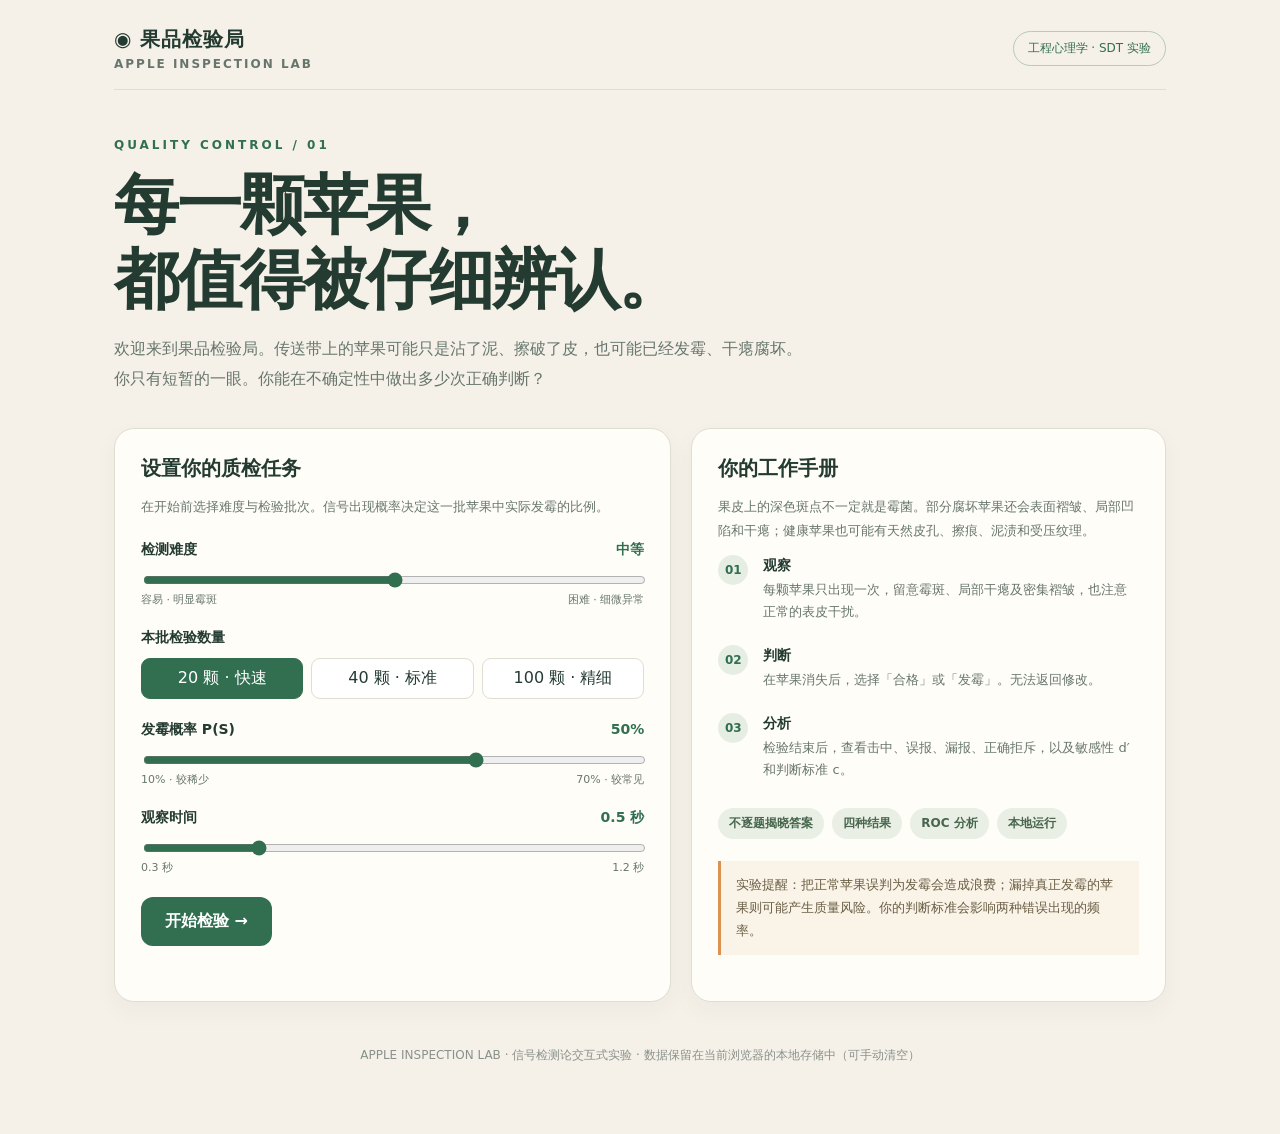
==== index.html @ d482bd1c "Add files via upload" ====
<!doctype html>
<html lang="zh-CN">
<head>
<meta charset="UTF-8"><meta name="viewport" content="width=device-width,initial-scale=1">
<title>果品检验局 · 信号检测实验</title>
<style>
:root{--bg:#f5f1e8;--ink:#243b32;--muted:#67766d;--green:#316f50;--orange:#db9250;--red:#b45147;--line:#deded2;--card:#fffdf7}*{box-sizing:border-box}body{margin:0;font-family:system-ui,-apple-system,"Microsoft YaHei",sans-serif;background:var(--bg);color:var(--ink)}button,input{font:inherit}button{cursor:pointer}button:disabled{cursor:not-allowed;opacity:.5}.shell{max-width:1100px;margin:auto;padding:26px 24px 70px}header{display:flex;align-items:center;justify-content:space-between;border-bottom:1px solid var(--line);padding-bottom:18px;gap:15px}.brand{font-size:20px;font-weight:850;letter-spacing:1px}.brand span{font-size:12px;letter-spacing:2px;color:var(--muted);display:block;margin-top:4px}.tag{border:1px solid #b8c8ba;border-radius:30px;padding:8px 14px;font-size:12px;color:var(--green)}.hero{padding:48px 0 18px}.eyebrow{font-weight:750;letter-spacing:3px;color:var(--green);font-size:12px}.hero h1{font-size:clamp(34px,6vw,65px);letter-spacing:-2px;line-height:1.15;margin:16px 0}.hero p{color:var(--muted);line-height:1.9;max-width:690px}.grid{display:grid;grid-template-columns:1.08fr .92fr;gap:20px}.panel{background:var(--card);border:1px solid var(--line);border-radius:20px;padding:26px;box-shadow:0 9px 24px #28382a0a}.panel h2{font-size:20px;margin:0 0 12px}.small{font-size:13px;color:var(--muted);line-height:1.8}.field{margin:22px 0}.field label{font-weight:700;display:flex;justify-content:space-between;gap:8px;font-size:14px;margin-bottom:11px}.field label strong{color:var(--green)}input[type=range]{width:100%;accent-color:var(--green)}.range-ends{display:flex;justify-content:space-between;font-size:11px;color:var(--muted)}.seg{display:flex;gap:8px}.seg button{border:1px solid var(--line);border-radius:9px;padding:9px 14px;background:white;flex:1;color:var(--ink)}.seg button.sel{background:var(--green);color:white;border-color:var(--green)}.primary{background:var(--green);color:white;border:0;border-radius:12px;padding:14px 24px;font-weight:800}.secondary{border:1px solid #b8c8ba;background:transparent;border-radius:12px;padding:13px 20px;font-weight:700;color:var(--green)}.primary:hover{background:#24563e}.badges{display:flex;gap:8px;flex-wrap:wrap;margin:22px 0}.pill{background:#e9efe5;border-radius:50px;padding:7px 11px;color:#47664d;font-size:12px;font-weight:700}.steps{display:grid;gap:18px}.step{display:flex;gap:15px}.number{width:30px;height:30px;border-radius:50%;background:#e6eee4;color:var(--green);display:grid;place-items:center;font-size:12px;font-weight:800;flex-shrink:0}.step p{margin:4px 0;color:var(--muted);font-size:13px;line-height:1.7}.step b{font-size:14px}.hidden{display:none!important}.game-head{display:flex;justify-content:space-between;align-items:start;gap:18px;margin:25px 0}.game-head h2{margin:0 0 9px;font-size:30px}.progress{height:7px;background:#e1e6dc;border-radius:30px;overflow:hidden}.progress div{height:100%;background:var(--green);transition:width .25s}.counter{font-size:13px;font-weight:800;color:var(--green)}.game-box{background:#e7ede0;border:1px solid #d4dfd0;border-radius:22px;position:relative;overflow:hidden;height:390px;display:flex;align-items:center;justify-content:center}.game-box::before{content:"";position:absolute;inset:0;background:repeating-linear-gradient(90deg,transparent 0 90px,#ffffff27 92px 94px);pointer-events:none}.belt{position:absolute;bottom:53px;width:120%;height:76px;background:repeating-linear-gradient(90deg,#8b9991 0 34px,#7e8d85 34px 38px);border-top:9px solid #53665c;border-bottom:9px solid #53665c;transform:perspective(450px) rotateX(11deg)}#appleCanvas{width:min(310px,75%);height:310px;z-index:1;filter:drop-shadow(0 19px 13px #253c3140)}.overlay{position:absolute;inset:0;background:#e7ede0f5;z-index:3;display:flex;align-items:center;justify-content:center;text-align:center;padding:30px;flex-direction:column;gap:12px}.overlay .big{font-size:44px}.overlay h3{font-size:24px;margin:0}.overlay p{line-height:1.8;font-size:13px;color:var(--muted);margin:0}.answers{display:grid;grid-template-columns:1fr 1fr;gap:13px;margin-top:15px}.answers button{min-height:72px;border-radius:13px;font-size:18px;font-weight:800;display:flex;align-items:center;justify-content:center;gap:8px}.safe{background:#eff5ec;border:2px solid #87aa85;color:#356d4b}.mold{background:#fcf0e9;border:2px solid #d79d83;color:#9b543e}.answers button:focus-visible,.primary:focus-visible,.secondary:focus-visible{outline:3px solid #a7bd49;outline-offset:3px}.hint{text-align:center;font-size:12px;color:var(--muted);margin:14px}.stats{display:grid;grid-template-columns:repeat(4,1fr);gap:10px;margin:20px 0}.stat{border:1px solid var(--line);border-radius:12px;padding:16px;background:#fff}.stat strong{display:block;font-size:25px;margin-top:7px}.stat span{font-size:12px;color:var(--muted)}.matrix{width:100%;border-collapse:collapse;text-align:center;font-size:14px;margin:15px 0}.matrix th,.matrix td{border:1px solid var(--line);padding:15px 8px}.matrix th{background:#eff2e9}.matrix td{font-weight:800;font-size:18px}.metric-grid{display:grid;grid-template-columns:repeat(3,1fr);gap:10px}.metric{background:#f2f3eb;border-radius:12px;padding:17px}.metric span{display:block;font-size:12px;color:var(--muted)}.metric strong{display:block;margin:8px 0 3px;font-size:27px}.note{border-left:3px solid var(--orange);padding:12px 15px;background:#faf3e7;color:#695d44;font-size:13px;line-height:1.8;margin:20px 0}#chart{width:100%;max-width:600px;display:block;margin:14px auto;background:#fff;border:1px solid var(--line);border-radius:14px}.bottom-actions{display:flex;flex-wrap:wrap;gap:10px;margin-top:20px}.legend{display:flex;gap:16px;flex-wrap:wrap;justify-content:center;font-size:12px;color:var(--muted)}.dot{display:inline-block;width:10px;height:10px;border-radius:50%;margin-right:5px}.analysis-grid{display:grid;grid-template-columns:repeat(3,1fr);gap:12px;margin:14px 0}.analysis-box{background:#f2f3eb;border-radius:12px;padding:17px;line-height:1.75}.analysis-box b{display:block;color:var(--green);margin-bottom:5px}.comparison{width:100%;border-collapse:collapse;font-size:13px;text-align:center;margin:18px 0}.comparison th,.comparison td{border:1px solid var(--line);padding:12px 8px}.comparison th{background:#edf2ec}.comparison .you{background:#e8f2e9;font-weight:800}.analysis-text{line-height:1.95;color:var(--ink);font-size:14px}.footer{font-size:12px;color:#89918b;margin-top:45px;text-align:center}.result-title{font-size:36px;margin:20px 0 8px}@media(max-width:760px){.shell{padding:16px 14px 60px}.hero{padding-top:30px}.grid{grid-template-columns:1fr}.panel{padding:20px}.stats{grid-template-columns:repeat(2,1fr)}.metric-grid{grid-template-columns:repeat(2,1fr)}.analysis-grid{grid-template-columns:1fr}.comparison{font-size:11px}.comparison th,.comparison td{padding:9px 4px}.game-box{height:350px}}

.bonus{margin-top:20px}.labcontrols{display:grid;grid-template-columns:1fr 1fr;gap:18px;margin:18px 0}.labcontrols label{display:flex;justify-content:space-between;font-weight:750;font-size:14px}.labcontrols input{width:100%;margin:14px 0 4px}.vizgrid{display:grid;grid-template-columns:1fr 1fr;gap:18px}.vizgrid canvas{width:100%;height:auto;background:#fff;border:1px solid var(--line);border-radius:13px}.labnumbers{display:flex;gap:10px;flex-wrap:wrap;margin:13px 0}.labnumbers span{padding:10px 13px;border-radius:9px;background:#edf2e9;font-size:13px}.tablewrap{overflow-x:auto}.history-table{width:100%;border-collapse:collapse;text-align:center;white-space:nowrap;font-size:13px}.history-table td,.history-table th{padding:12px;border-bottom:1px solid var(--line)}.history-table th{background:#eef2e9}.history-table tbody tr:first-child{background:#edf5e9}.history-actions{display:flex;align-items:center;gap:10px;flex-wrap:wrap}.sectionlead{color:var(--muted);font-size:13px;line-height:1.8}.best{color:#316f50;font-weight:800}.theme-head{display:flex;align-items:center;gap:12px}.theme-icon{width:45px;height:45px;display:grid;place-items:center;border-radius:13px;background:#e4efdc;font-size:24px}@media(max-width:760px){.labcontrols,.vizgrid{grid-template-columns:1fr}.history-table{font-size:12px}}
</style></head>
<body><div class="shell"><header><div class="brand">◉ 果品检验局 <span>APPLE INSPECTION LAB</span></div><div class="tag">工程心理学 · SDT 实验</div></header>
<section id="intro"><div class="hero"><div class="eyebrow">QUALITY CONTROL / 01</div><h1>每一颗苹果，<br>都值得被仔细辨认。</h1><p>欢迎来到果品检验局。传送带上的苹果可能只是沾了泥、擦破了皮，也可能已经发霉、干瘪腐坏。你只有短暂的一眼。你能在不确定性中做出多少次正确判断？</p></div><div class="grid"><div class="panel"><h2>设置你的质检任务</h2><p class="small">在开始前选择难度与检验批次。信号出现概率决定这一批苹果中实际发霉的比例。</p><div class="field"><label for="difficulty">检测难度 <strong id="diffLabel">中等</strong></label><input id="difficulty" type="range" min="1" max="5" value="3" step="1"><div class="range-ends"><span>容易 · 明显霉斑</span><span>困难 · 细微异常</span></div></div><div class="field"><label>本批检验数量</label><div class="seg" id="trialSelect"><button data-n="20" class="sel">20 颗 · 快速</button><button data-n="40">40 颗 · 标准</button><button data-n="100">100 颗 · 精细</button></div></div><div class="field"><label for="prior">发霉概率 P(S) <strong id="priorLabel">50%</strong></label><input id="prior" type="range" min="10" max="70" step="10" value="50"><div class="range-ends"><span>10% · 较稀少</span><span>70% · 较常见</span></div></div><div class="field"><label for="exposure">观察时间 <strong id="exposureLabel">0.5 秒</strong></label><input id="exposure" type="range" min="300" max="1200" step="100" value="500"><div class="range-ends"><span>0.3 秒</span><span>1.2 秒</span></div></div><button class="primary" id="startBtn">开始检验 →</button></div><div class="panel"><h2>你的工作手册</h2><p class="small">果皮上的深色斑点不一定就是霉菌。部分腐坏苹果还会表面褶皱、局部凹陷和干瘪；健康苹果也可能有天然皮孔、擦痕、泥渍和受压纹理。</p><div class="steps"><div class="step"><div class="number">01</div><div><b>观察</b><p>每颗苹果只出现一次，留意霉斑、局部干瘪及密集褶皱，也注意正常的表皮干扰。</p></div></div><div class="step"><div class="number">02</div><div><b>判断</b><p>在苹果消失后，选择「合格」或「发霉」。无法返回修改。</p></div></div><div class="step"><div class="number">03</div><div><b>分析</b><p>检验结束后，查看击中、误报、漏报、正确拒斥，以及敏感性 d′ 和判断标准 c。</p></div></div></div><div class="badges"><span class="pill">不逐题揭晓答案</span><span class="pill">四种结果</span><span class="pill">ROC 分析</span><span class="pill">本地运行</span></div><div class="note">实验提醒：把正常苹果误判为发霉会造成浪费；漏掉真正发霉的苹果则可能产生质量风险。你的判断标准会影响两种错误出现的频率。</div></div></div></section>
<section id="game" class="hidden"><div class="game-head"><div><div class="eyebrow">INSPECTION IN PROGRESS</div><h2>正在检验 · 第 <span id="trialNum">1</span> 颗</h2><div class="small">短暂观察后，再做出判断。</div></div><div class="counter"><span id="doneNum">0</span> / <span id="totalNum">20</span></div></div><div class="progress"><div id="progressBar" style="width:0%"></div></div><div style="height:17px"></div><div class="game-box"><div class="belt"></div><canvas id="appleCanvas" width="620" height="620" aria-label="当前待检苹果"></canvas><div class="overlay" id="mask"><div class="big">◉</div><h3 id="maskTitle">准备观察</h3><p id="maskText">点击按钮开始这一颗苹果的检验。</p><button class="primary" id="nextBtn">展示苹果</button></div></div><div class="answers"><button class="safe" id="safeBtn" disabled>✓ 合格</button><button class="mold" id="moldBtn" disabled>! 发霉</button></div><p class="hint" id="gameHint">快捷键：← 合格　/　→ 发霉（观察结束后可作答）</p></section>
<section id="results" class="hidden"><div class="hero"><div class="eyebrow">YOUR INSPECTION REPORT</div><h1 class="result-title">质检报告已生成。</h1><p id="resultSubtitle">你已完成本批苹果的检验。</p></div><div class="stats"><div class="stat"><span>击中 · H</span><strong id="H">0</strong></div><div class="stat"><span>漏报 · M</span><strong id="M">0</strong></div><div class="stat"><span>误报 · FA</span><strong id="FA">0</strong></div><div class="stat"><span>正确拒斥 · CR</span><strong id="CR">0</strong></div></div><div class="grid"><div class="panel"><h2>混淆矩阵</h2><p class="small">每次判断都有真实状态和你的反应，两者共同决定结果类别。</p><table class="matrix"><tr><th rowspan="2">你的判断</th><th colspan="2">苹果真实状态</th></tr><tr><th>发霉 S</th><th>正常 N</th></tr><tr><th>判断发霉</th><td id="mH">0</td><td id="mFA">0</td></tr><tr><th>判断正常</th><td id="mM">0</td><td id="mCR">0</td></tr></table><div class="note">击中率 P(H)=H/(H+M)；误报率 P(FA)=FA/(FA+CR)。<br>两种比例的分母不同，不能用总试次数代替。</div></div><div class="panel"><h2>信号检测指标</h2><div class="metric-grid"><div class="metric"><span>击中率 P(H)</span><strong id="hitRate">—</strong></div><div class="metric"><span>误报率 P(FA)</span><strong id="faRate">—</strong></div><div class="metric"><span>准确率</span><strong id="accuracy">—</strong></div><div class="metric"><span>敏感性 d′</span><strong id="dprime">—</strong></div><div class="metric"><span>判断标准 c</span><strong id="criterion">—</strong></div><div class="metric"><span>似然比 β</span><strong id="beta">—</strong></div></div><div class="note" id="interpretation"></div></div></div><div class="panel" style="margin-top:20px"><h2>读懂你的判断结果</h2><p class="small">准确率回答「一共判断对了多少」，但无法区分辨别能力和反应策略。以下解读根据本次数据自动生成。</p><div class="analysis-grid"><div class="analysis-box"><b>① 判断正确率</b><div id="accuracyExplain" class="analysis-text"></div></div><div class="analysis-box"><b>② 辨别能力 d′</b><div id="sensitivityExplain" class="analysis-text"></div></div><div class="analysis-box"><b>③ 判断倾向 c</b><div id="biasExplain" class="analysis-text"></div></div></div><div class="note" id="errorExplain"></div></div><div class="panel" style="margin-top:20px"><h2>为什么只看准确率不够？</h2><p class="small">假设另外两位检验员各检查一批发霉与正常各占 50% 的苹果。他们准确率相同，却采取了完全不同的判断策略。下表中的数值根据 SDT 公式计算。</p><div style="overflow-x:auto"><table class="comparison"><thead><tr><th>检验员</th><th>击中率 P(H)</th><th>误报率 P(FA)</th><th>敏感性 d′</th><th>判断标准 c</th><th>准确率</th></tr></thead><tbody><tr><td>同学 A（谨慎型）</td><td>60%</td><td>10%</td><td>1.54</td><td>+0.51</td><td>75%</td></tr><tr><td>同学 B（宽松型）</td><td>90%</td><td>40%</td><td>1.54</td><td>−0.51</td><td>75%</td></tr><tr class="you"><td>你（本批结果）</td><td id="compareH">—</td><td id="compareFA">—</td><td id="compareD">—</td><td id="compareC">—</td><td id="compareAcc">—</td></tr></tbody></table></div><div class="note" id="compareExplain"></div><p class="small">注：同学 A/B 是演示用的理论数据，并非真实参与者；75% 准确率成立的前提是两类苹果各占一半。你的发霉比例若不是 50%，准确率不能直接与示例进行公平比较。</p></div><div class="panel" style="margin-top:20px"><h2>你在 ROC 空间中的位置</h2><p class="small">横轴为误报率 P(FA)，纵轴为击中率 P(H)。灰色虚线代表随机猜测水平；绿色曲线是由本次估计 d′ 推算的等方差模型 ROC 曲线，圆点代表你的实际表现。</p><canvas id="chart" width="900" height="480"></canvas><div class="legend"><span><i class="dot" style="background:#316f50"></i>拟合 ROC 曲线</span><span><i class="dot" style="background:#d9904c"></i>你的实验点</span><span>— — 随机判断参考线</span></div><div class="note">计算说明：为避免 0% 或 100% 击中/误报率产生无限大的 z 分数，采用 log-linear 修正（相应计数加 0.5，相应总数加 1），再计算 d′ = z[P(H)] − z[P(FA)]，c = −½{z[P(H)] + z[P(FA)]}，β = exp(d′ × c)。小样本估计可能波动较大。</div><div class="panel bonus" id="conceptLab"><div class="theme-head"><div class="theme-icon">⚖</div><div><h2 style="margin:0">SDT 概念实验室 · 亲手移动判断标准</h2><p class="sectionlead" style="margin:4px 0">独立的理论模拟器：改变辨别能力和判定阈值，观察两类分布及 ROC 工作点如何联动。</p></div></div><div class="labcontrols"><div><label for="simD">辨别能力 d′ <strong id="simDValue">1.50</strong></label><input type="range" id="simD" min="0" max="4" step="0.05" value="1.5"><div class="range-ends"><span>0 · 完全重叠</span><span>4 · 易于区分</span></div></div><div><label for="simC">判断标准 c <strong id="simCValue">+0.00</strong></label><input type="range" id="simC" min="-2" max="2" step="0.05" value="0"><div class="range-ends"><span>−2 · 宽松</span><span>+2 · 谨慎</span></div></div></div><div class="history-actions"><button class="secondary" id="simFromMe">使用我的本局 d′ / c</button><button class="secondary" id="simReset">重置模拟器</button></div><div class="labnumbers"><span>理论击中率：<b id="simHit">—</b></span><span>理论误报率：<b id="simFa">—</b></span><span>当前策略：<b id="simStyle">—</b></span></div><div class="vizgrid"><div><h3 style="font-size:15px">信号 / 噪音分布</h3><canvas id="distributionChart" width="640" height="370" aria-label="噪音与信号的正态分布及判断阈值"></canvas><p class="small">蓝绿色是正常苹果（噪音 N），橘红色是发霉苹果（信号 S）；虚线是判断为「发霉」的阈值。阈值右侧的面积分别代表误报率与击中率。</p></div><div><h3 style="font-size:15px">ROC 曲线与策略移动</h3><canvas id="simRoc" width="640" height="370" aria-label="理论 ROC 曲线和随判断标准移动的工作点"></canvas><p class="small">保持 d′ 不变并拖动 c，圆点会沿同一条 ROC 曲线移动；改变 d′，ROC 曲线的弯曲程度也会变化。</p></div></div><div class="note">这里的数值由等方差正态分布模型计算，用于演示理论机制，不是你在现实游戏中重新做出的回答。阈值位置 = c；N 均值 = −d′/2，S 均值 = +d′/2。模型公式：P(FA)=1−Φ(c+d′/2)，P(H)=1−Φ(c−d′/2)。</div></div>
<div class="panel bonus" id="historyPanel"><div class="theme-head"><div class="theme-icon">🏆</div><div><h2 style="margin:0">质检档案 · 多局对比与排行榜</h2><p class="sectionlead" style="margin:4px 0">每次完成一批便自动加入本机历史记录。按辨别能力 d′ 排名，也保留不同局次的判断倾向和配置。</p></div></div><p class="small" id="historySummary">暂无记录。</p><div class="tablewrap"><table class="history-table"><thead><tr><th>排名</th><th>批次</th><th>检验数</th><th>难度</th><th>观察时间</th><th>P(S)</th><th>准确率</th><th>d′</th><th>c</th><th>漏报 / 误报</th></tr></thead><tbody id="historyRows"></tbody></table></div><div class="history-actions" style="margin-top:17px"><button class="secondary" id="historyExport">导出多局数据 CSV</button><button class="secondary" id="historyClear">清空本机记录</button></div><p class="small">注意：不同难度、展示时间或信号比例下，跨局排名只供探索性比较；d′ 本身也会受小样本误差影响。本机浏览器存储被禁用时，记录只能保留至本次页面关闭。</p></div><div class="bottom-actions"><button class="primary" id="retryBtn">再检验一批 →</button><button class="secondary" id="settingsBtn">更改实验设置</button><button class="secondary" id="csvBtn">导出逐题数据 CSV</button></div></div></section><div class="footer">APPLE INSPECTION LAB · 信号检测论交互式实验 · 数据保留在当前浏览器的本地存储中（可手动清空）</div></div>
<script>
'use strict';
const $=id=>document.getElementById(id);const screens=['intro','game','results'];let nTrials=20,settings={},trials=[],index=0,phase='idle',timer=null,current=null;const ctx=$('appleCanvas').getContext('2d');
function show(which){screens.forEach(s=>$(s).classList.toggle('hidden',s!==which));window.scrollTo({top:0,behavior:'instant'});}
$('difficulty').addEventListener('input',()=>{$('diffLabel').textContent=['','非常容易','容易','中等','困难','非常困难'][+$('difficulty').value]});$('prior').addEventListener('input',()=>{$('priorLabel').textContent=$('prior').value+'%'});$('exposure').addEventListener('input',()=>{$('exposureLabel').textContent=(+$('exposure').value/1000).toFixed(1)+' 秒'});$('trialSelect').addEventListener('click',e=>{const b=e.target.closest('button[data-n]');if(!b)return;nTrials=+b.dataset.n;document.querySelectorAll('#trialSelect button').forEach(x=>x.classList.toggle('sel',x===b))});
function rng(a,b){return a+Math.random()*(b-a)}function pick(a){return a[Math.floor(Math.random()*a.length)]}
function buildTrials(){const count=Math.max(1,Math.min(nTrials-1,Math.round(nTrials*settings.prior)));const states=[...Array(count).fill(true),...Array(nTrials-count).fill(false)];for(let i=states.length-1;i>0;i--){let j=Math.floor(Math.random()*(i+1));[states[i],states[j]]=[states[j],states[i]]}return states.map((signal,i)=>({id:i+1,signal,answer:null,pattern:Math.floor(rng(0,1e9)),variant:signal?pick(['mold','mold','shrivel','shrivel','mixed']):'normal'}));}
function start(){clearTimeout(timer);settings={difficulty:+$('difficulty').value,prior:+$('prior').value/100,exposure:+$('exposure').value};trials=buildTrials();index=0;show('game');$('totalNum').textContent=nTrials;prepare();}
function prepare(){phase='ready';current=trials[index];$('trialNum').textContent=index+1;$('doneNum').textContent=index;$('progressBar').style.width=(index/nTrials*100)+'%';$('safeBtn').disabled=true;$('moldBtn').disabled=true;$('maskTitle').textContent='准备观察';$('maskText').textContent='第 '+(index+1)+' 颗苹果即将出现 '+(settings.exposure/1000).toFixed(1)+' 秒。';$('nextBtn').textContent='展示苹果';$('nextBtn').classList.remove('hidden');$('mask').classList.remove('hidden');ctx.clearRect(0,0,620,620);}
function seeded(seed){let a=seed>>>0;return ()=>{a+=0x6D2B79F5;let t=a;t=Math.imul(t^t>>>15,t|1);t^=t+Math.imul(t^t>>>7,t|61);return ((t^t>>>14)>>>0)/4294967296}}
function drawApple(trial){let r=seeded(trial.pattern),W=620;ctx.clearRect(0,0,W,W);let gradient=ctx.createRadialGradient(240,205,30,315,320,270);let color=pick(['red','green','gold']);if(color==='red'){gradient.addColorStop(0,'#f6ae79');gradient.addColorStop(.45,'#dc5740');gradient.addColorStop(1,'#9b2d30')}else if(color==='green'){gradient.addColorStop(0,'#dfdf8b');gradient.addColorStop(.5,'#aabf62');gradient.addColorStop(1,'#718d48')}else{gradient.addColorStop(0,'#fff4b0');gradient.addColorStop(.5,'#eab750');gradient.addColorStop(1,'#bf823a')}
ctx.save();ctx.beginPath();ctx.moveTo(310,135);ctx.bezierCurveTo(260,103,189,123,151,173);ctx.bezierCurveTo(63,260,105,425,212,490);ctx.bezierCurveTo(271,530,326,498,329,495);ctx.bezierCurveTo(362,512,413,504,467,452);ctx.bezierCurveTo(553,369,534,211,471,159);ctx.bezierCurveTo(417,116,358,116,310,135);ctx.closePath();ctx.fillStyle=gradient;ctx.fill();ctx.clip();
// Natural pores and flecks
for(let i=0;i<255;i++){let x=100+r()*420,y=125+r()*390;ctx.beginPath();ctx.ellipse(x,y,.7+r()*2,.6+r()*2,r()*6.28,0,Math.PI*2);ctx.fillStyle=r()>.5?'#fff9dd55':'#6a5c3240';ctx.fill()}
// Texture interference: non-diagnostic scratches, soil smears, and compression streaks
let complexity=2+settings.difficulty;for(let i=0;i<complexity;i++){let x=176+r()*265,y=185+r()*250,type=Math.floor(r()*3);ctx.save();ctx.translate(x,y);ctx.rotate(r()*6.28);if(type===0){ctx.strokeStyle='#67543b88';ctx.lineWidth=1.8+r()*2;ctx.beginPath();ctx.moveTo(-12-r()*9,-3);ctx.quadraticCurveTo(0,r()*6,15+r()*9,1);ctx.stroke();ctx.strokeStyle='#fff6d066';ctx.lineWidth=1;ctx.beginPath();ctx.moveTo(-10,2);ctx.lineTo(20,5);ctx.stroke()}else if(type===1){for(let j=0;j<5+Math.floor(r()*7);j++){ctx.beginPath();ctx.ellipse((r()-.5)*33,(r()-.5)*20,1+r()*4,1+r()*3,r()*3,0,6.283);ctx.fillStyle='#695339'+Math.floor(rng(35,110)).toString(16).padStart(2,'0');ctx.fill()}}else{ctx.strokeStyle='#6b4b3b55';ctx.lineWidth=3;for(let j=-1;j<=1;j++){ctx.beginPath();ctx.moveTo(j*6,-17);ctx.quadraticCurveTo(j*8+4,0,j*6+2,17);ctx.stroke()}}ctx.restore()}
// A shriveled apple shows recessed brown skin and irregular curved folds.
// This is a signal-specific *pattern*, not a generic dirt/scratch overlay.
if(trial.signal && trial.variant!=='mold'){
 const d=settings.difficulty, mixed=trial.variant==='mixed';
 const centerX=205+r()*195,centerY=240+r()*150;
 const size=(mixed?62:76)-(d-1)*5+r()*11;
 ctx.save();ctx.translate(centerX,centerY);ctx.rotate((r()-.5)*1.25);
 ctx.scale(1.05,.83);
 let bruise=ctx.createRadialGradient(-size*.22,-size*.17,3,0,0,size*1.35);
 bruise.addColorStop(0,'#66533a'+(d>3?'85':'ac'));
 bruise.addColorStop(.55,'#76553c'+(d>3?'65':'86'));
 bruise.addColorStop(1,'#785d3900');
 ctx.fillStyle=bruise;ctx.beginPath();ctx.ellipse(0,0,size*1.32,size*1.14,0,0,Math.PI*2);ctx.fill();
 // Fine, bowed crease lines are nested and interrupted, like collapsed peel.
 const creases=Math.max(7,17-d*2)+(mixed?3:0);
 for(let k=0;k<creases;k++){
   const angle=k*2.39996+(r()-.5)*.55;
   const dist=(.18+Math.sqrt(r())*.72)*size;
   const px=Math.cos(angle)*dist,py=Math.sin(angle)*dist*.83;
   const length=(.26+r()*.43)*size;
   const bend=(r()-.5)*length*.7;
   ctx.save();ctx.translate(px,py);ctx.rotate(angle+Math.PI/2+(r()-.5)*.7);
   ctx.lineCap='round';ctx.lineWidth=1.7+r()*1.7;
   ctx.strokeStyle=d>=4?'#624c3a75':'#513b2f9a';
   ctx.beginPath();ctx.moveTo(-length/2,0);
   ctx.bezierCurveTo(-length*.2,bend,length*.18,-bend*.3,length/2,0);ctx.stroke();
   ctx.lineWidth=.9;ctx.strokeStyle='#ffe8a477';
   ctx.beginPath();ctx.moveTo(-length/2,3);ctx.bezierCurveTo(-length*.2,bend+3,length*.18,-bend*.3+3,length/2,3);ctx.stroke();
   ctx.restore();
 }
 // Broad soft hollow emphasizes loss of volume without outlining it as a target.
 let hollow=ctx.createRadialGradient(size*.15,size*.12,size*.08,0,0,size);
 hollow.addColorStop(0,'#42392c22');hollow.addColorStop(.65,'#503b2920');hollow.addColorStop(1,'#30281900');
 ctx.fillStyle=hollow;ctx.beginPath();ctx.arc(0,0,size,0,Math.PI*2);ctx.fill();ctx.restore();
}
if(trial.signal && trial.variant!=='shrivel'){const d=settings.difficulty;const x=215+r()*185,y=228+r()*170;const radius=(30-d*3.4)+r()*7;ctx.save();ctx.translate(x,y);ctx.rotate(r()*6.28);const cloud=ctx.createRadialGradient(0,0,1,0,0,radius*1.8);cloud.addColorStop(0,'#48564dcc');cloud.addColorStop(.44,d>3?'#5367539c':'#344c4199');cloud.addColorStop(.75,'#84977b55');cloud.addColorStop(1,'#77937700');ctx.beginPath();ctx.arc(0,0,radius*1.8,0,6.283);ctx.fillStyle=cloud;ctx.fill();let fibers=Math.floor(40+(6-d)*12);for(let j=0;j<fibers;j++){let angle=r()*6.283,dist=Math.sqrt(r())*radius*1.28,len=(3+r()*9)*(1.2-(d-1)*.115);ctx.strokeStyle=r()>.55?'#d3ddc4a0':'#52685c8a';ctx.lineWidth=.6+r()*.9;ctx.beginPath();ctx.moveTo(Math.cos(angle)*dist,Math.sin(angle)*dist);ctx.lineTo(Math.cos(angle)*(dist+len),Math.sin(angle)*(dist+len));ctx.stroke()}ctx.restore()}
ctx.restore();ctx.strokeStyle='#ac6740';ctx.lineWidth=13;ctx.lineCap='round';ctx.beginPath();ctx.moveTo(311,146);ctx.quadraticCurveTo(312,105,335,82);ctx.stroke();ctx.strokeStyle='#6f4734';ctx.lineWidth=5;ctx.stroke();ctx.fillStyle='#6b9856';ctx.beginPath();ctx.ellipse(355,105,39,16,-.5,0,6.283);ctx.fill();ctx.strokeStyle='#416c3f';ctx.lineWidth=2;ctx.beginPath();ctx.moveTo(311,120);ctx.lineTo(382,85);ctx.stroke();}
function expose(){if(phase!=='ready')return;phase='showing';$('mask').classList.add('hidden');drawApple(current);timer=setTimeout(()=>{ctx.clearRect(0,0,620,620);$('mask').classList.remove('hidden');$('maskTitle').textContent='请做出判断';$('maskText').textContent='你刚才看到的苹果是否发霉？';$('nextBtn').classList.add('hidden');phase='answer';$('safeBtn').disabled=false;$('moldBtn').disabled=false},settings.exposure)}
function answer(a){if(phase!=='answer')return;current.answer=a;phase='logged';$('safeBtn').disabled=true;$('moldBtn').disabled=true;index++;if(index>=nTrials){finish()}else{prepare()}}
$('startBtn').addEventListener('click',start);$('nextBtn').addEventListener('click',expose);$('safeBtn').addEventListener('click',()=>answer(false));$('moldBtn').addEventListener('click',()=>answer(true));document.addEventListener('keydown',e=>{if($('game').classList.contains('hidden'))return;if(phase==='answer'&&e.key==='ArrowLeft'){e.preventDefault();answer(false)}else if(phase==='answer'&&e.key==='ArrowRight'){e.preventDefault();answer(true)}else if(phase==='ready'&&(e.key===' '||e.key==='Enter')){e.preventDefault();expose()}});
// Acklam's inverse normal CDF approximation; accurate within normal floating-point limits here.
function invNorm(p){if(p<=0||p>=1)return NaN;const a=[-39.69683028665376,220.9460984245205,-275.9285104469687,138.357751867269,-30.66479806614716,2.506628277459239],b=[-54.47609879822406,161.5858368580409,-155.6989798598866,66.80131188771972,-13.28068155288572],c=[-.007784894002430293,-.3223964580411365,-2.400758277161838,-2.549732539343734,4.374664141464968,2.938163982698783],d=[.007784695709041462,.3224671290700398,2.445134137142996,3.754408661907416];let q,r;if(p<.02425){q=Math.sqrt(-2*Math.log(p));return (((((c[0]*q+c[1])*q+c[2])*q+c[3])*q+c[4])*q+c[5])/((((d[0]*q+d[1])*q+d[2])*q+d[3])*q+1)}if(p>.97575){q=Math.sqrt(-2*Math.log(1-p));return -(((((c[0]*q+c[1])*q+c[2])*q+c[3])*q+c[4])*q+c[5])/((((d[0]*q+d[1])*q+d[2])*q+d[3])*q+1)}q=p-.5;r=q*q;return (((((a[0]*r+a[1])*r+a[2])*r+a[3])*r+a[4])*r+a[5])*q/(((((b[0]*r+b[1])*r+b[2])*r+b[3])*r+b[4])*r+1)}
function erf(x){let s=Math.sign(x);x=Math.abs(x);let t=1/(1+.3275911*x);return s*(1-(((((1.061405429*t-1.453152027)*t)+1.421413741)*t-.284496736)*t+.254829592)*t*Math.exp(-x*x))}function norm(x){return .5*(1+erf(x/Math.SQRT2))}
let report=null;function finish(){let H=0,M=0,FA=0,CR=0;for(let t of trials){if(t.signal&&t.answer)H++;else if(t.signal&&!t.answer)M++;else if(!t.signal&&t.answer)FA++;else CR++}const ns=H+M,nn=FA+CR,h=H/ns,f=FA/nn;const hc=(H+.5)/(ns+1),fc=(FA+.5)/(nn+1);const zh=invNorm(hc),zf=invNorm(fc),dp=zh-zf,c=-.5*(zh+zf),beta=Math.exp(dp*c),accuracy=(H+CR)/nTrials;report={H,M,FA,CR,h,f,hc,fc,dp,c,beta,accuracy};for(let name of ['H','M','FA','CR']){$(name).textContent=report[name];$('m'+name).textContent=report[name]}$('hitRate').textContent=(h*100).toFixed(1)+'%';$('faRate').textContent=(f*100).toFixed(1)+'%';$('accuracy').textContent=(accuracy*100).toFixed(1)+'%';$('dprime').textContent=dp.toFixed(2);$('criterion').textContent=(c>0?'+':'')+c.toFixed(2);$('beta').textContent=beta.toFixed(2);$('resultSubtitle').textContent=`你完成了 ${nTrials} 次判断。其中 ${ns} 颗发霉、${nn} 颗正常。`;$('accuracyExplain').textContent=`你答对 ${H+CR}/${nTrials} 颗（${(accuracy*100).toFixed(1)}%），其中成功检出 ${H}/${ns} 颗发霉苹果，正确放行 ${CR}/${nn} 颗正常苹果。`;
$('sensitivityExplain').textContent=`d′ = ${dp.toFixed(2)}。${dp>1.8?'这批数据呈现较强区分度。':dp>1?'这批数据呈现一定区分度。':dp>.3?'区分度有限。':dp>=0?'区分度接近零。':'本批击中率低于误报率，可能存在判断困难或反向判断。'}数值越大，在等方差 SDT 模型下区分信号与噪音越容易。`;
$('biasExplain').textContent=`c = ${(c>=0?'+':'')+c.toFixed(2)}。${c>.2?'偏谨慎：不容易判定「发霉」。':c<-.2?'偏宽松：比较容易判定「发霉」。':'接近中性：没有明显的单侧判断偏好。'}c 的正负反映策略，不代表能力的高低。`;
$('errorExplain').textContent=`错误分析：本批共有 ${M+FA} 次判断错误，其中漏报 ${M} 次（真正发霉却判为正常），误报 ${FA} 次（实际正常却判为发霉）。${M>FA?'漏报更多，可能带来质量风险。':FA>M?'误报更多，可能造成不必要的丢弃。':'两类错误次数相同。'} 两类错误的发生机会不同，分析时还应结合击中率和误报率。`;
$('compareH').textContent=(h*100).toFixed(1)+'%';$('compareFA').textContent=(f*100).toFixed(1)+'%';$('compareD').textContent=dp.toFixed(2);$('compareC').textContent=(c>=0?'+':'')+c.toFixed(2);$('compareAcc').textContent=(accuracy*100).toFixed(1)+'%';
$('compareExplain').textContent=`观察要点：同学 A 和 B 的 d′ 相同，说明模型中的辨别能力相当，但 A 更谨慎（c > 0）、B 更宽松（c < 0）。你本次 ${ns} 颗发霉、${nn} 颗正常，c ${(c>.2?'偏正，接近谨慎策略':c<-.2?'偏负，接近宽松策略':'接近零，策略较中性')}。不能只凭 ${ (accuracy*100).toFixed(1)}% 的准确率断定辨别能力比两位同学更强或更弱。`;

let sensitivity=dp>1.8?'较强':dp>1?'中等':dp>.3?'偏弱':'较弱';let strategy=c>.2?'偏保守：你更倾向于判定苹果正常，可能减少误报，也可能增加漏报。':c<-.2?'偏宽松：你更倾向于判定苹果发霉，可能提高击中，也可能增加误报。':'相对中性：你没有明显偏向「正常」或「发霉」的判断标准。';$('interpretation').textContent=`本批估计的辨别敏感性为 ${sensitivity}（d′=${dp.toFixed(2)}）。${strategy} d′ 衡量两类刺激的可辨程度；c 衡量你说「发霉」的倾向。`;
saveHistory();show('results');drawChart();drawSimulator();renderHistory()}
function drawChart(){const cv=$('chart'),g=cv.getContext('2d'),w=cv.width,h=cv.height,p={l:76,r:40,t:30,b:58},sx=x=>p.l+x*(w-p.l-p.r),sy=y=>h-p.b-y*(h-p.t-p.b);g.clearRect(0,0,w,h);g.fillStyle='#fff';g.fillRect(0,0,w,h);g.strokeStyle='#e9ede4';g.lineWidth=1;g.textAlign='center';g.font='16px system-ui';g.fillStyle='#6a766d';for(let i=0;i<=5;i++){let v=i/5;g.beginPath();g.moveTo(sx(v),sy(0));g.lineTo(sx(v),sy(1));g.moveTo(sx(0),sy(v));g.lineTo(sx(1),sy(v));g.stroke();g.fillText(v.toFixed(1),sx(v),sy(0)+26);g.textAlign='right';g.fillText(v.toFixed(1),sx(0)-13,sy(v)+5);g.textAlign='center'}g.strokeStyle='#929e95';g.setLineDash([9,7]);g.beginPath();g.moveTo(sx(0),sy(0));g.lineTo(sx(1),sy(1));g.stroke();g.setLineDash([]);g.strokeStyle='#316f50';g.lineWidth=4;g.beginPath();for(let i=0;i<=300;i++){const x=Math.max(.00001,Math.min(.99999,i/300)),y=norm(invNorm(x)+report.dp);if(i===0)g.moveTo(sx(x),sy(y));else g.lineTo(sx(x),sy(y))}g.stroke();g.fillStyle='#d9904c';g.beginPath();g.arc(sx(report.f),sy(report.h),9,0,Math.PI*2);g.fill();g.strokeStyle='white';g.lineWidth=3;g.stroke();g.font='bold 18px system-ui';g.fillStyle='#35483d';g.fillText('误报率 P(FA)',w/2,h-14);g.save();g.translate(22,h/2);g.rotate(-Math.PI/2);g.fillText('击中率 P(H)',0,0);g.restore()}

// Concepts are a separate equal-variance SDT model, not a replay of the user's stimuli.
function plotRoc(cv,d,pointF,pointH){const g=cv.getContext('2d'),w=cv.width,h=cv.height,p={l:57,r:21,t:22,b:49},sx=x=>p.l+x*(w-p.l-p.r),sy=y=>h-p.b-y*(h-p.t-p.b);g.clearRect(0,0,w,h);g.fillStyle='#fff';g.fillRect(0,0,w,h);g.font='13px system-ui';g.textAlign='center';g.strokeStyle='#e2e8e1';g.fillStyle='#68746b';for(let i=0;i<=5;i++){let t=i/5;g.beginPath();g.moveTo(sx(t),sy(0));g.lineTo(sx(t),sy(1));g.moveTo(sx(0),sy(t));g.lineTo(sx(1),sy(t));g.stroke();g.fillText(t.toFixed(1),sx(t),h-25);g.textAlign='right';g.fillText(t.toFixed(1),sx(0)-8,sy(t)+4);g.textAlign='center'}g.save();g.setLineDash([7,6]);g.strokeStyle='#96a49a';g.beginPath();g.moveTo(sx(0),sy(0));g.lineTo(sx(1),sy(1));g.stroke();g.restore();g.strokeStyle='#316f50';g.lineWidth=3;g.beginPath();for(let i=0;i<=300;i++){let x=Math.max(.000001,Math.min(.999999,i/300)),y=norm(invNorm(x)+d);if(!i)g.moveTo(sx(x),sy(y));else g.lineTo(sx(x),sy(y))}g.stroke();g.fillStyle='#da8e4c';g.beginPath();g.arc(sx(pointF),sy(pointH),7,0,Math.PI*2);g.fill();g.strokeStyle='#fff';g.lineWidth=2;g.stroke();g.fillStyle='#42554a';g.font='bold 14px system-ui';g.fillText('P(FA) →',w/2,h-5);g.save();g.translate(15,h/2);g.rotate(-Math.PI/2);g.fillText('P(H) →',0,0);g.restore()}
function drawDistribution(d,c){let cv=$('distributionChart'),g=cv.getContext('2d'),w=cv.width,h=cv.height,p={l:44,r:16,t:28,b:42};const x0=-4.5,x1=4.5,sx=x=>p.l+(x-x0)/(x1-x0)*(w-p.l-p.r),sy=y=>h-p.b-y*480;const pdf=x=>Math.exp(-x*x/2)/Math.sqrt(2*Math.PI);g.clearRect(0,0,w,h);g.fillStyle='#fff';g.fillRect(0,0,w,h);g.strokeStyle='#dfe6da';g.beginPath();g.moveTo(p.l,sy(0));g.lineTo(w-p.r,sy(0));g.stroke();const series=[{mu:-d/2,col:'#437b79',fill:'#437b7930'},{mu:d/2,col:'#ca7956',fill:'#ca795630'}];for(let obj of series){g.beginPath();for(let i=0;i<=360;i++){let x=x0+(x1-x0)*i/360,y=pdf(x-obj.mu);if(i===0)g.moveTo(sx(x),sy(y));else g.lineTo(sx(x),sy(y))}g.lineTo(sx(x1),sy(0));g.lineTo(sx(x0),sy(0));g.closePath();g.fillStyle=obj.fill;g.fill();g.beginPath();for(let i=0;i<=360;i++){let x=x0+(x1-x0)*i/360,y=pdf(x-obj.mu);if(i===0)g.moveTo(sx(x),sy(y));else g.lineTo(sx(x),sy(y))}g.strokeStyle=obj.col;g.lineWidth=3;g.stroke()}g.setLineDash([6,5]);g.strokeStyle='#263a2f';g.lineWidth=2;g.beginPath();g.moveTo(sx(c),p.t);g.lineTo(sx(c),sy(0));g.stroke();g.setLineDash([]);g.font='bold 14px system-ui';g.fillStyle='#263a2f';g.textAlign='center';g.fillText('阈值 c',Math.max(70,Math.min(w-50,sx(c))),18);g.fillStyle='#437b79';g.fillText('N 正常',sx(-d/2),h-19);g.fillStyle='#bd694a';g.fillText('S 发霉',sx(d/2),h-34)}
function drawSimulator(){let d=+$('simD').value,c=+$('simC').value,f=norm(-c-d/2),h=norm(d/2-c);$('simDValue').textContent=d.toFixed(2);$('simCValue').textContent=(c>=0?'+':'')+c.toFixed(2);$('simHit').textContent=(h*100).toFixed(1)+'%';$('simFa').textContent=(f*100).toFixed(1)+'%';$('simStyle').textContent=c>.2?'谨慎':c<-.2?'宽松':'接近中性';drawDistribution(d,c);plotRoc($('simRoc'),d,f,h)}
$('simD').addEventListener('input',drawSimulator);$('simC').addEventListener('input',drawSimulator);$('simReset').addEventListener('click',()=>{$('simD').value='1.5';$('simC').value='0';drawSimulator()});$('simFromMe').addEventListener('click',()=>{if(!report)return;$('simD').value=Math.max(0,Math.min(4,report.dp));$('simC').value=Math.max(-2,Math.min(2,report.c));drawSimulator()});
const HISTORY_KEY='apple_sdt_history_v2';let fallbackHistory=[];function loadHistory(){try{let data=JSON.parse(localStorage.getItem(HISTORY_KEY)||'[]');return Array.isArray(data)?data.filter(x=>typeof x.dp==='number'):[]}catch(e){return fallbackHistory}}function saveHistory(){let a=loadHistory();a.push({date:new Date().toLocaleString('zh-CN'),n:nTrials,difficulty:settings.difficulty,exposure:settings.exposure,prior:settings.prior,...report});if(a.length>100)a=a.slice(-100);fallbackHistory=a;try{localStorage.setItem(HISTORY_KEY,JSON.stringify(a))}catch(e){}}
function renderHistory(){let a=loadHistory().map((x,i)=>({...x,order:i+1})).sort((x,y)=>y.dp-x.dp),body=$('historyRows');body.replaceChildren();$('historySummary').textContent=`已完成 ${a.length} 批 · 总检验苹果 ${a.reduce((sum,x)=>sum+x.n,0)} 颗。${a.length?' 目前最佳 d′：'+a[0].dp.toFixed(2):'完成首批检验后将自动出现记录。'}`;for(let [i,x] of a.entries()){let row=document.createElement('tr');let vals=[i+1,'第 '+x.order+' 批',x.n,['','极易','容易','中等','困难','极难'][x.difficulty],(x.exposure/1000).toFixed(1)+'s',Math.round(x.prior*100)+'%',(x.accuracy*100).toFixed(1)+'%',x.dp.toFixed(2),(x.c>=0?'+':'')+x.c.toFixed(2),x.M+' / '+x.FA];for(let v of vals){let td=document.createElement('td');td.textContent=v;row.appendChild(td)}if(i===0)row.firstChild.classList.add('best');body.appendChild(row)}}
function exportHistory(){let a=loadHistory(),lines=[['批次','日期','检验数','难度','观察时长ms','发霉概率','H','M','FA','CR','击中率','误报率','准确率','dprime','c','beta'].join(',')];a.forEach((x,i)=>lines.push([i+1,'"'+String(x.date).replace(/"/g,'""')+'"',x.n,x.difficulty,x.exposure,x.prior,x.H,x.M,x.FA,x.CR,x.h,x.f,x.accuracy,x.dp,x.c,x.beta].join(',')));let url=URL.createObjectURL(new Blob(['\ufeff'+lines.join('\r\n')],{type:'text/csv;charset=utf-8'})),link=document.createElement('a');link.href=url;link.download='apple_sdt_history.csv';link.click();setTimeout(()=>URL.revokeObjectURL(url),1000)}
$('historyExport').addEventListener('click',exportHistory);$('historyClear').addEventListener('click',()=>{if(!confirm('确定清空所有本机历史检验记录？此操作不可撤销。'))return;fallbackHistory=[];try{localStorage.removeItem(HISTORY_KEY)}catch(e){}renderHistory()});
$('retryBtn').addEventListener('click',start);$('settingsBtn').addEventListener('click',()=>show('intro'));$('csvBtn').addEventListener('click',()=>{let lines=['试次,真实状态,玩家判断,结果,难度,观察时间ms,预设发霉概率,外观类型'];for(let t of trials){let outcome=t.signal?(t.answer?'H':'M'):(t.answer?'FA':'CR');lines.push([t.id,t.signal?'发霉':'正常',t.answer?'发霉':'正常',outcome,settings.difficulty,settings.exposure,settings.prior,({normal:'正常',mold:'霉斑',shrivel:'干瘪褶皱',mixed:'霉斑及褶皱'})[t.variant]].join(','))}let blob=new Blob(['\ufeff'+lines.join('\r\n')],{type:'text/csv;charset=utf-8'});let url=URL.createObjectURL(blob),a=document.createElement('a');a.href=url;a.download='apple_sdt_results.csv';a.click();setTimeout(()=>URL.revokeObjectURL(url),1000)});
</script></body></html>
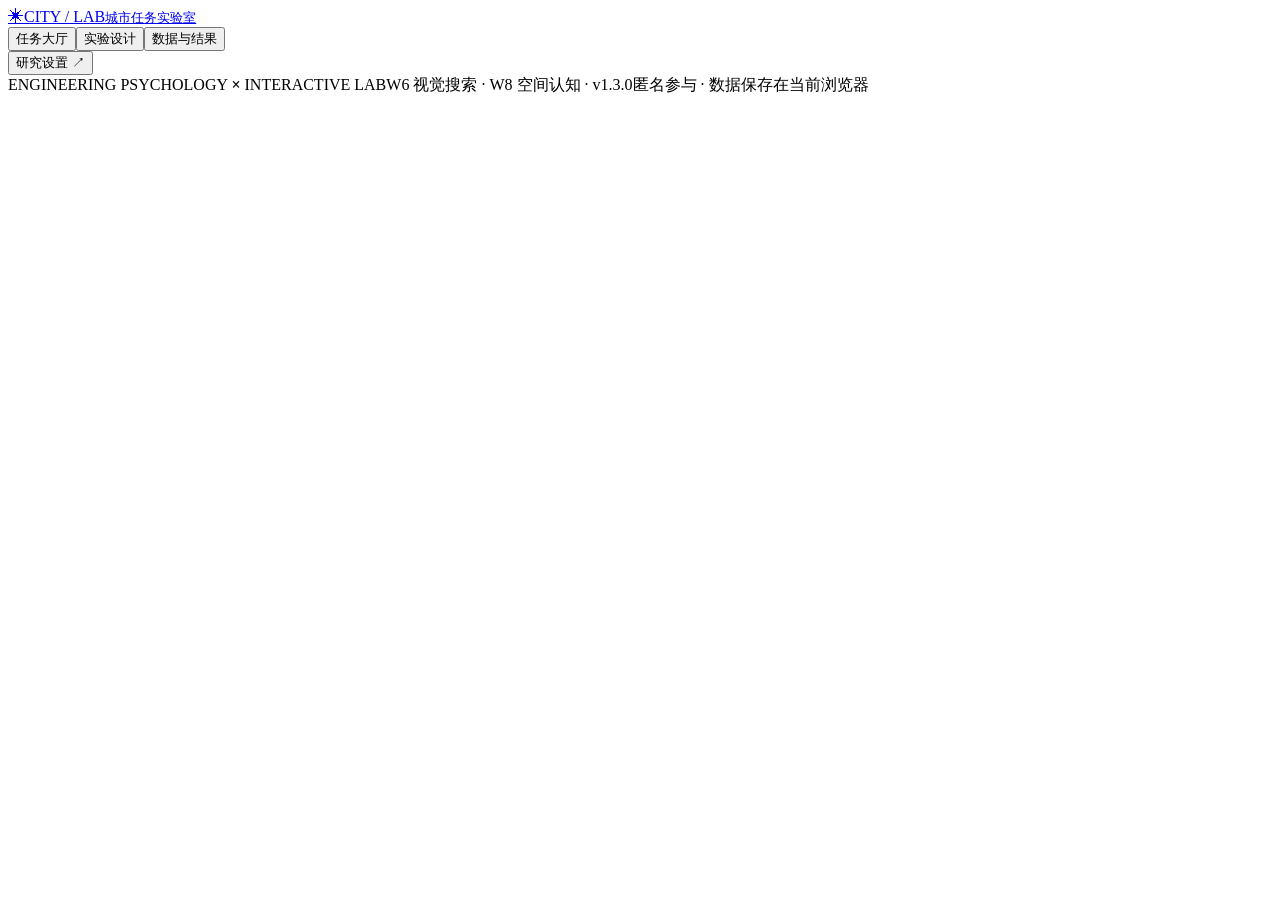
==== commit 007a17cb: "Add files via upload" ====
--- a/index.html
+++ b/index.html
@@ -1,96 +1 @@
-<!doctype html>
-<html lang="zh-CN">
-<head>
-<meta charset="UTF-8"><meta name="viewport" content="width=device-width,initial-scale=1">
-<title>果品检验局 · 信号检测实验</title>
-<style>
-:root{--bg:#f5f1e8;--ink:#243b32;--muted:#67766d;--green:#316f50;--orange:#db9250;--red:#b45147;--line:#deded2;--card:#fffdf7}*{box-sizing:border-box}body{margin:0;font-family:system-ui,-apple-system,"Microsoft YaHei",sans-serif;background:var(--bg);color:var(--ink)}button,input{font:inherit}button{cursor:pointer}button:disabled{cursor:not-allowed;opacity:.5}.shell{max-width:1100px;margin:auto;padding:26px 24px 70px}header{display:flex;align-items:center;justify-content:space-between;border-bottom:1px solid var(--line);padding-bottom:18px;gap:15px}.brand{font-size:20px;font-weight:850;letter-spacing:1px}.brand span{font-size:12px;letter-spacing:2px;color:var(--muted);display:block;margin-top:4px}.tag{border:1px solid #b8c8ba;border-radius:30px;padding:8px 14px;font-size:12px;color:var(--green)}.hero{padding:48px 0 18px}.eyebrow{font-weight:750;letter-spacing:3px;color:var(--green);font-size:12px}.hero h1{font-size:clamp(34px,6vw,65px);letter-spacing:-2px;line-height:1.15;margin:16px 0}.hero p{color:var(--muted);line-height:1.9;max-width:690px}.grid{display:grid;grid-template-columns:1.08fr .92fr;gap:20px}.panel{background:var(--card);border:1px solid var(--line);border-radius:20px;padding:26px;box-shadow:0 9px 24px #28382a0a}.panel h2{font-size:20px;margin:0 0 12px}.small{font-size:13px;color:var(--muted);line-height:1.8}.field{margin:22px 0}.field label{font-weight:700;display:flex;justify-content:space-between;gap:8px;font-size:14px;margin-bottom:11px}.field label strong{color:var(--green)}input[type=range]{width:100%;accent-color:var(--green)}.range-ends{display:flex;justify-content:space-between;font-size:11px;color:var(--muted)}.seg{display:flex;gap:8px}.seg button{border:1px solid var(--line);border-radius:9px;padding:9px 14px;background:white;flex:1;color:var(--ink)}.seg button.sel{background:var(--green);color:white;border-color:var(--green)}.primary{background:var(--green);color:white;border:0;border-radius:12px;padding:14px 24px;font-weight:800}.secondary{border:1px solid #b8c8ba;background:transparent;border-radius:12px;padding:13px 20px;font-weight:700;color:var(--green)}.primary:hover{background:#24563e}.badges{display:flex;gap:8px;flex-wrap:wrap;margin:22px 0}.pill{background:#e9efe5;border-radius:50px;padding:7px 11px;color:#47664d;font-size:12px;font-weight:700}.steps{display:grid;gap:18px}.step{display:flex;gap:15px}.number{width:30px;height:30px;border-radius:50%;background:#e6eee4;color:var(--green);display:grid;place-items:center;font-size:12px;font-weight:800;flex-shrink:0}.step p{margin:4px 0;color:var(--muted);font-size:13px;line-height:1.7}.step b{font-size:14px}.hidden{display:none!important}.game-head{display:flex;justify-content:space-between;align-items:start;gap:18px;margin:25px 0}.game-head h2{margin:0 0 9px;font-size:30px}.progress{height:7px;background:#e1e6dc;border-radius:30px;overflow:hidden}.progress div{height:100%;background:var(--green);transition:width .25s}.counter{font-size:13px;font-weight:800;color:var(--green)}.game-box{background:#e7ede0;border:1px solid #d4dfd0;border-radius:22px;position:relative;overflow:hidden;height:390px;display:flex;align-items:center;justify-content:center}.game-box::before{content:"";position:absolute;inset:0;background:repeating-linear-gradient(90deg,transparent 0 90px,#ffffff27 92px 94px);pointer-events:none}.belt{position:absolute;bottom:53px;width:120%;height:76px;background:repeating-linear-gradient(90deg,#8b9991 0 34px,#7e8d85 34px 38px);border-top:9px solid #53665c;border-bottom:9px solid #53665c;transform:perspective(450px) rotateX(11deg)}#appleCanvas{width:min(310px,75%);height:310px;z-index:1;filter:drop-shadow(0 19px 13px #253c3140)}.overlay{position:absolute;inset:0;background:#e7ede0f5;z-index:3;display:flex;align-items:center;justify-content:center;text-align:center;padding:30px;flex-direction:column;gap:12px}.overlay .big{font-size:44px}.overlay h3{font-size:24px;margin:0}.overlay p{line-height:1.8;font-size:13px;color:var(--muted);margin:0}.answers{display:grid;grid-template-columns:1fr 1fr;gap:13px;margin-top:15px}.answers button{min-height:72px;border-radius:13px;font-size:18px;font-weight:800;display:flex;align-items:center;justify-content:center;gap:8px}.safe{background:#eff5ec;border:2px solid #87aa85;color:#356d4b}.mold{background:#fcf0e9;border:2px solid #d79d83;color:#9b543e}.answers button:focus-visible,.primary:focus-visible,.secondary:focus-visible{outline:3px solid #a7bd49;outline-offset:3px}.hint{text-align:center;font-size:12px;color:var(--muted);margin:14px}.stats{display:grid;grid-template-columns:repeat(4,1fr);gap:10px;margin:20px 0}.stat{border:1px solid var(--line);border-radius:12px;padding:16px;background:#fff}.stat strong{display:block;font-size:25px;margin-top:7px}.stat span{font-size:12px;color:var(--muted)}.matrix{width:100%;border-collapse:collapse;text-align:center;font-size:14px;margin:15px 0}.matrix th,.matrix td{border:1px solid var(--line);padding:15px 8px}.matrix th{background:#eff2e9}.matrix td{font-weight:800;font-size:18px}.metric-grid{display:grid;grid-template-columns:repeat(3,1fr);gap:10px}.metric{background:#f2f3eb;border-radius:12px;padding:17px}.metric span{display:block;font-size:12px;color:var(--muted)}.metric strong{display:block;margin:8px 0 3px;font-size:27px}.note{border-left:3px solid var(--orange);padding:12px 15px;background:#faf3e7;color:#695d44;font-size:13px;line-height:1.8;margin:20px 0}#chart{width:100%;max-width:600px;display:block;margin:14px auto;background:#fff;border:1px solid var(--line);border-radius:14px}.bottom-actions{display:flex;flex-wrap:wrap;gap:10px;margin-top:20px}.legend{display:flex;gap:16px;flex-wrap:wrap;justify-content:center;font-size:12px;color:var(--muted)}.dot{display:inline-block;width:10px;height:10px;border-radius:50%;margin-right:5px}.analysis-grid{display:grid;grid-template-columns:repeat(3,1fr);gap:12px;margin:14px 0}.analysis-box{background:#f2f3eb;border-radius:12px;padding:17px;line-height:1.75}.analysis-box b{display:block;color:var(--green);margin-bottom:5px}.comparison{width:100%;border-collapse:collapse;font-size:13px;text-align:center;margin:18px 0}.comparison th,.comparison td{border:1px solid var(--line);padding:12px 8px}.comparison th{background:#edf2ec}.comparison .you{background:#e8f2e9;font-weight:800}.analysis-text{line-height:1.95;color:var(--ink);font-size:14px}.footer{font-size:12px;color:#89918b;margin-top:45px;text-align:center}.result-title{font-size:36px;margin:20px 0 8px}@media(max-width:760px){.shell{padding:16px 14px 60px}.hero{padding-top:30px}.grid{grid-template-columns:1fr}.panel{padding:20px}.stats{grid-template-columns:repeat(2,1fr)}.metric-grid{grid-template-columns:repeat(2,1fr)}.analysis-grid{grid-template-columns:1fr}.comparison{font-size:11px}.comparison th,.comparison td{padding:9px 4px}.game-box{height:350px}}
-
-.bonus{margin-top:20px}.labcontrols{display:grid;grid-template-columns:1fr 1fr;gap:18px;margin:18px 0}.labcontrols label{display:flex;justify-content:space-between;font-weight:750;font-size:14px}.labcontrols input{width:100%;margin:14px 0 4px}.vizgrid{display:grid;grid-template-columns:1fr 1fr;gap:18px}.vizgrid canvas{width:100%;height:auto;background:#fff;border:1px solid var(--line);border-radius:13px}.labnumbers{display:flex;gap:10px;flex-wrap:wrap;margin:13px 0}.labnumbers span{padding:10px 13px;border-radius:9px;background:#edf2e9;font-size:13px}.tablewrap{overflow-x:auto}.history-table{width:100%;border-collapse:collapse;text-align:center;white-space:nowrap;font-size:13px}.history-table td,.history-table th{padding:12px;border-bottom:1px solid var(--line)}.history-table th{background:#eef2e9}.history-table tbody tr:first-child{background:#edf5e9}.history-actions{display:flex;align-items:center;gap:10px;flex-wrap:wrap}.sectionlead{color:var(--muted);font-size:13px;line-height:1.8}.best{color:#316f50;font-weight:800}.theme-head{display:flex;align-items:center;gap:12px}.theme-icon{width:45px;height:45px;display:grid;place-items:center;border-radius:13px;background:#e4efdc;font-size:24px}@media(max-width:760px){.labcontrols,.vizgrid{grid-template-columns:1fr}.history-table{font-size:12px}}
-</style></head>
-<body><div class="shell"><header><div class="brand">◉ 果品检验局 <span>APPLE INSPECTION LAB</span></div><div class="tag">工程心理学 · SDT 实验</div></header>
-<section id="intro"><div class="hero"><div class="eyebrow">QUALITY CONTROL / 01</div><h1>每一颗苹果，<br>都值得被仔细辨认。</h1><p>欢迎来到果品检验局。传送带上的苹果可能只是沾了泥、擦破了皮，也可能已经发霉、干瘪腐坏。你只有短暂的一眼。你能在不确定性中做出多少次正确判断？</p></div><div class="grid"><div class="panel"><h2>设置你的质检任务</h2><p class="small">在开始前选择难度与检验批次。信号出现概率决定这一批苹果中实际发霉的比例。</p><div class="field"><label for="difficulty">检测难度 <strong id="diffLabel">中等</strong></label><input id="difficulty" type="range" min="1" max="5" value="3" step="1"><div class="range-ends"><span>容易 · 明显霉斑</span><span>困难 · 细微异常</span></div></div><div class="field"><label>本批检验数量</label><div class="seg" id="trialSelect"><button data-n="20" class="sel">20 颗 · 快速</button><button data-n="40">40 颗 · 标准</button><button data-n="100">100 颗 · 精细</button></div></div><div class="field"><label for="prior">发霉概率 P(S) <strong id="priorLabel">50%</strong></label><input id="prior" type="range" min="10" max="70" step="10" value="50"><div class="range-ends"><span>10% · 较稀少</span><span>70% · 较常见</span></div></div><div class="field"><label for="exposure">观察时间 <strong id="exposureLabel">0.5 秒</strong></label><input id="exposure" type="range" min="300" max="1200" step="100" value="500"><div class="range-ends"><span>0.3 秒</span><span>1.2 秒</span></div></div><button class="primary" id="startBtn">开始检验 →</button></div><div class="panel"><h2>你的工作手册</h2><p class="small">果皮上的深色斑点不一定就是霉菌。部分腐坏苹果还会表面褶皱、局部凹陷和干瘪；健康苹果也可能有天然皮孔、擦痕、泥渍和受压纹理。</p><div class="steps"><div class="step"><div class="number">01</div><div><b>观察</b><p>每颗苹果只出现一次，留意霉斑、局部干瘪及密集褶皱，也注意正常的表皮干扰。</p></div></div><div class="step"><div class="number">02</div><div><b>判断</b><p>在苹果消失后，选择「合格」或「发霉」。无法返回修改。</p></div></div><div class="step"><div class="number">03</div><div><b>分析</b><p>检验结束后，查看击中、误报、漏报、正确拒斥，以及敏感性 d′ 和判断标准 c。</p></div></div></div><div class="badges"><span class="pill">不逐题揭晓答案</span><span class="pill">四种结果</span><span class="pill">ROC 分析</span><span class="pill">本地运行</span></div><div class="note">实验提醒：把正常苹果误判为发霉会造成浪费；漏掉真正发霉的苹果则可能产生质量风险。你的判断标准会影响两种错误出现的频率。</div></div></div></section>
-<section id="game" class="hidden"><div class="game-head"><div><div class="eyebrow">INSPECTION IN PROGRESS</div><h2>正在检验 · 第 <span id="trialNum">1</span> 颗</h2><div class="small">短暂观察后，再做出判断。</div></div><div class="counter"><span id="doneNum">0</span> / <span id="totalNum">20</span></div></div><div class="progress"><div id="progressBar" style="width:0%"></div></div><div style="height:17px"></div><div class="game-box"><div class="belt"></div><canvas id="appleCanvas" width="620" height="620" aria-label="当前待检苹果"></canvas><div class="overlay" id="mask"><div class="big">◉</div><h3 id="maskTitle">准备观察</h3><p id="maskText">点击按钮开始这一颗苹果的检验。</p><button class="primary" id="nextBtn">展示苹果</button></div></div><div class="answers"><button class="safe" id="safeBtn" disabled>✓ 合格</button><button class="mold" id="moldBtn" disabled>! 发霉</button></div><p class="hint" id="gameHint">快捷键：← 合格　/　→ 发霉（观察结束后可作答）</p></section>
-<section id="results" class="hidden"><div class="hero"><div class="eyebrow">YOUR INSPECTION REPORT</div><h1 class="result-title">质检报告已生成。</h1><p id="resultSubtitle">你已完成本批苹果的检验。</p></div><div class="stats"><div class="stat"><span>击中 · H</span><strong id="H">0</strong></div><div class="stat"><span>漏报 · M</span><strong id="M">0</strong></div><div class="stat"><span>误报 · FA</span><strong id="FA">0</strong></div><div class="stat"><span>正确拒斥 · CR</span><strong id="CR">0</strong></div></div><div class="grid"><div class="panel"><h2>混淆矩阵</h2><p class="small">每次判断都有真实状态和你的反应，两者共同决定结果类别。</p><table class="matrix"><tr><th rowspan="2">你的判断</th><th colspan="2">苹果真实状态</th></tr><tr><th>发霉 S</th><th>正常 N</th></tr><tr><th>判断发霉</th><td id="mH">0</td><td id="mFA">0</td></tr><tr><th>判断正常</th><td id="mM">0</td><td id="mCR">0</td></tr></table><div class="note">击中率 P(H)=H/(H+M)；误报率 P(FA)=FA/(FA+CR)。<br>两种比例的分母不同，不能用总试次数代替。</div></div><div class="panel"><h2>信号检测指标</h2><div class="metric-grid"><div class="metric"><span>击中率 P(H)</span><strong id="hitRate">—</strong></div><div class="metric"><span>误报率 P(FA)</span><strong id="faRate">—</strong></div><div class="metric"><span>准确率</span><strong id="accuracy">—</strong></div><div class="metric"><span>敏感性 d′</span><strong id="dprime">—</strong></div><div class="metric"><span>判断标准 c</span><strong id="criterion">—</strong></div><div class="metric"><span>似然比 β</span><strong id="beta">—</strong></div></div><div class="note" id="interpretation"></div></div></div><div class="panel" style="margin-top:20px"><h2>读懂你的判断结果</h2><p class="small">准确率回答「一共判断对了多少」，但无法区分辨别能力和反应策略。以下解读根据本次数据自动生成。</p><div class="analysis-grid"><div class="analysis-box"><b>① 判断正确率</b><div id="accuracyExplain" class="analysis-text"></div></div><div class="analysis-box"><b>② 辨别能力 d′</b><div id="sensitivityExplain" class="analysis-text"></div></div><div class="analysis-box"><b>③ 判断倾向 c</b><div id="biasExplain" class="analysis-text"></div></div></div><div class="note" id="errorExplain"></div></div><div class="panel" style="margin-top:20px"><h2>为什么只看准确率不够？</h2><p class="small">假设另外两位检验员各检查一批发霉与正常各占 50% 的苹果。他们准确率相同，却采取了完全不同的判断策略。下表中的数值根据 SDT 公式计算。</p><div style="overflow-x:auto"><table class="comparison"><thead><tr><th>检验员</th><th>击中率 P(H)</th><th>误报率 P(FA)</th><th>敏感性 d′</th><th>判断标准 c</th><th>准确率</th></tr></thead><tbody><tr><td>同学 A（谨慎型）</td><td>60%</td><td>10%</td><td>1.54</td><td>+0.51</td><td>75%</td></tr><tr><td>同学 B（宽松型）</td><td>90%</td><td>40%</td><td>1.54</td><td>−0.51</td><td>75%</td></tr><tr class="you"><td>你（本批结果）</td><td id="compareH">—</td><td id="compareFA">—</td><td id="compareD">—</td><td id="compareC">—</td><td id="compareAcc">—</td></tr></tbody></table></div><div class="note" id="compareExplain"></div><p class="small">注：同学 A/B 是演示用的理论数据，并非真实参与者；75% 准确率成立的前提是两类苹果各占一半。你的发霉比例若不是 50%，准确率不能直接与示例进行公平比较。</p></div><div class="panel" style="margin-top:20px"><h2>你在 ROC 空间中的位置</h2><p class="small">横轴为误报率 P(FA)，纵轴为击中率 P(H)。灰色虚线代表随机猜测水平；绿色曲线是由本次估计 d′ 推算的等方差模型 ROC 曲线，圆点代表你的实际表现。</p><canvas id="chart" width="900" height="480"></canvas><div class="legend"><span><i class="dot" style="background:#316f50"></i>拟合 ROC 曲线</span><span><i class="dot" style="background:#d9904c"></i>你的实验点</span><span>— — 随机判断参考线</span></div><div class="note">计算说明：为避免 0% 或 100% 击中/误报率产生无限大的 z 分数，采用 log-linear 修正（相应计数加 0.5，相应总数加 1），再计算 d′ = z[P(H)] − z[P(FA)]，c = −½{z[P(H)] + z[P(FA)]}，β = exp(d′ × c)。小样本估计可能波动较大。</div><div class="panel bonus" id="conceptLab"><div class="theme-head"><div class="theme-icon">⚖</div><div><h2 style="margin:0">SDT 概念实验室 · 亲手移动判断标准</h2><p class="sectionlead" style="margin:4px 0">独立的理论模拟器：改变辨别能力和判定阈值，观察两类分布及 ROC 工作点如何联动。</p></div></div><div class="labcontrols"><div><label for="simD">辨别能力 d′ <strong id="simDValue">1.50</strong></label><input type="range" id="simD" min="0" max="4" step="0.05" value="1.5"><div class="range-ends"><span>0 · 完全重叠</span><span>4 · 易于区分</span></div></div><div><label for="simC">判断标准 c <strong id="simCValue">+0.00</strong></label><input type="range" id="simC" min="-2" max="2" step="0.05" value="0"><div class="range-ends"><span>−2 · 宽松</span><span>+2 · 谨慎</span></div></div></div><div class="history-actions"><button class="secondary" id="simFromMe">使用我的本局 d′ / c</button><button class="secondary" id="simReset">重置模拟器</button></div><div class="labnumbers"><span>理论击中率：<b id="simHit">—</b></span><span>理论误报率：<b id="simFa">—</b></span><span>当前策略：<b id="simStyle">—</b></span></div><div class="vizgrid"><div><h3 style="font-size:15px">信号 / 噪音分布</h3><canvas id="distributionChart" width="640" height="370" aria-label="噪音与信号的正态分布及判断阈值"></canvas><p class="small">蓝绿色是正常苹果（噪音 N），橘红色是发霉苹果（信号 S）；虚线是判断为「发霉」的阈值。阈值右侧的面积分别代表误报率与击中率。</p></div><div><h3 style="font-size:15px">ROC 曲线与策略移动</h3><canvas id="simRoc" width="640" height="370" aria-label="理论 ROC 曲线和随判断标准移动的工作点"></canvas><p class="small">保持 d′ 不变并拖动 c，圆点会沿同一条 ROC 曲线移动；改变 d′，ROC 曲线的弯曲程度也会变化。</p></div></div><div class="note">这里的数值由等方差正态分布模型计算，用于演示理论机制，不是你在现实游戏中重新做出的回答。阈值位置 = c；N 均值 = −d′/2，S 均值 = +d′/2。模型公式：P(FA)=1−Φ(c+d′/2)，P(H)=1−Φ(c−d′/2)。</div></div>
-<div class="panel bonus" id="historyPanel"><div class="theme-head"><div class="theme-icon">🏆</div><div><h2 style="margin:0">质检档案 · 多局对比与排行榜</h2><p class="sectionlead" style="margin:4px 0">每次完成一批便自动加入本机历史记录。按辨别能力 d′ 排名，也保留不同局次的判断倾向和配置。</p></div></div><p class="small" id="historySummary">暂无记录。</p><div class="tablewrap"><table class="history-table"><thead><tr><th>排名</th><th>批次</th><th>检验数</th><th>难度</th><th>观察时间</th><th>P(S)</th><th>准确率</th><th>d′</th><th>c</th><th>漏报 / 误报</th></tr></thead><tbody id="historyRows"></tbody></table></div><div class="history-actions" style="margin-top:17px"><button class="secondary" id="historyExport">导出多局数据 CSV</button><button class="secondary" id="historyClear">清空本机记录</button></div><p class="small">注意：不同难度、展示时间或信号比例下，跨局排名只供探索性比较；d′ 本身也会受小样本误差影响。本机浏览器存储被禁用时，记录只能保留至本次页面关闭。</p></div><div class="bottom-actions"><button class="primary" id="retryBtn">再检验一批 →</button><button class="secondary" id="settingsBtn">更改实验设置</button><button class="secondary" id="csvBtn">导出逐题数据 CSV</button></div></div></section><div class="footer">APPLE INSPECTION LAB · 信号检测论交互式实验 · 数据保留在当前浏览器的本地存储中（可手动清空）</div></div>
-<script>
-'use strict';
-const $=id=>document.getElementById(id);const screens=['intro','game','results'];let nTrials=20,settings={},trials=[],index=0,phase='idle',timer=null,current=null;const ctx=$('appleCanvas').getContext('2d');
-function show(which){screens.forEach(s=>$(s).classList.toggle('hidden',s!==which));window.scrollTo({top:0,behavior:'instant'});}
-$('difficulty').addEventListener('input',()=>{$('diffLabel').textContent=['','非常容易','容易','中等','困难','非常困难'][+$('difficulty').value]});$('prior').addEventListener('input',()=>{$('priorLabel').textContent=$('prior').value+'%'});$('exposure').addEventListener('input',()=>{$('exposureLabel').textContent=(+$('exposure').value/1000).toFixed(1)+' 秒'});$('trialSelect').addEventListener('click',e=>{const b=e.target.closest('button[data-n]');if(!b)return;nTrials=+b.dataset.n;document.querySelectorAll('#trialSelect button').forEach(x=>x.classList.toggle('sel',x===b))});
-function rng(a,b){return a+Math.random()*(b-a)}function pick(a){return a[Math.floor(Math.random()*a.length)]}
-function buildTrials(){const count=Math.max(1,Math.min(nTrials-1,Math.round(nTrials*settings.prior)));const states=[...Array(count).fill(true),...Array(nTrials-count).fill(false)];for(let i=states.length-1;i>0;i--){let j=Math.floor(Math.random()*(i+1));[states[i],states[j]]=[states[j],states[i]]}return states.map((signal,i)=>({id:i+1,signal,answer:null,pattern:Math.floor(rng(0,1e9)),variant:signal?pick(['mold','mold','shrivel','shrivel','mixed']):'normal'}));}
-function start(){clearTimeout(timer);settings={difficulty:+$('difficulty').value,prior:+$('prior').value/100,exposure:+$('exposure').value};trials=buildTrials();index=0;show('game');$('totalNum').textContent=nTrials;prepare();}
-function prepare(){phase='ready';current=trials[index];$('trialNum').textContent=index+1;$('doneNum').textContent=index;$('progressBar').style.width=(index/nTrials*100)+'%';$('safeBtn').disabled=true;$('moldBtn').disabled=true;$('maskTitle').textContent='准备观察';$('maskText').textContent='第 '+(index+1)+' 颗苹果即将出现 '+(settings.exposure/1000).toFixed(1)+' 秒。';$('nextBtn').textContent='展示苹果';$('nextBtn').classList.remove('hidden');$('mask').classList.remove('hidden');ctx.clearRect(0,0,620,620);}
-function seeded(seed){let a=seed>>>0;return ()=>{a+=0x6D2B79F5;let t=a;t=Math.imul(t^t>>>15,t|1);t^=t+Math.imul(t^t>>>7,t|61);return ((t^t>>>14)>>>0)/4294967296}}
-function drawApple(trial){let r=seeded(trial.pattern),W=620;ctx.clearRect(0,0,W,W);let gradient=ctx.createRadialGradient(240,205,30,315,320,270);let color=pick(['red','green','gold']);if(color==='red'){gradient.addColorStop(0,'#f6ae79');gradient.addColorStop(.45,'#dc5740');gradient.addColorStop(1,'#9b2d30')}else if(color==='green'){gradient.addColorStop(0,'#dfdf8b');gradient.addColorStop(.5,'#aabf62');gradient.addColorStop(1,'#718d48')}else{gradient.addColorStop(0,'#fff4b0');gradient.addColorStop(.5,'#eab750');gradient.addColorStop(1,'#bf823a')}
-ctx.save();ctx.beginPath();ctx.moveTo(310,135);ctx.bezierCurveTo(260,103,189,123,151,173);ctx.bezierCurveTo(63,260,105,425,212,490);ctx.bezierCurveTo(271,530,326,498,329,495);ctx.bezierCurveTo(362,512,413,504,467,452);ctx.bezierCurveTo(553,369,534,211,471,159);ctx.bezierCurveTo(417,116,358,116,310,135);ctx.closePath();ctx.fillStyle=gradient;ctx.fill();ctx.clip();
-// Natural pores and flecks
-for(let i=0;i<255;i++){let x=100+r()*420,y=125+r()*390;ctx.beginPath();ctx.ellipse(x,y,.7+r()*2,.6+r()*2,r()*6.28,0,Math.PI*2);ctx.fillStyle=r()>.5?'#fff9dd55':'#6a5c3240';ctx.fill()}
-// Texture interference: non-diagnostic scratches, soil smears, and compression streaks
-let complexity=2+settings.difficulty;for(let i=0;i<complexity;i++){let x=176+r()*265,y=185+r()*250,type=Math.floor(r()*3);ctx.save();ctx.translate(x,y);ctx.rotate(r()*6.28);if(type===0){ctx.strokeStyle='#67543b88';ctx.lineWidth=1.8+r()*2;ctx.beginPath();ctx.moveTo(-12-r()*9,-3);ctx.quadraticCurveTo(0,r()*6,15+r()*9,1);ctx.stroke();ctx.strokeStyle='#fff6d066';ctx.lineWidth=1;ctx.beginPath();ctx.moveTo(-10,2);ctx.lineTo(20,5);ctx.stroke()}else if(type===1){for(let j=0;j<5+Math.floor(r()*7);j++){ctx.beginPath();ctx.ellipse((r()-.5)*33,(r()-.5)*20,1+r()*4,1+r()*3,r()*3,0,6.283);ctx.fillStyle='#695339'+Math.floor(rng(35,110)).toString(16).padStart(2,'0');ctx.fill()}}else{ctx.strokeStyle='#6b4b3b55';ctx.lineWidth=3;for(let j=-1;j<=1;j++){ctx.beginPath();ctx.moveTo(j*6,-17);ctx.quadraticCurveTo(j*8+4,0,j*6+2,17);ctx.stroke()}}ctx.restore()}
-// A shriveled apple shows recessed brown skin and irregular curved folds.
-// This is a signal-specific *pattern*, not a generic dirt/scratch overlay.
-if(trial.signal && trial.variant!=='mold'){
- const d=settings.difficulty, mixed=trial.variant==='mixed';
- const centerX=205+r()*195,centerY=240+r()*150;
- const size=(mixed?62:76)-(d-1)*5+r()*11;
- ctx.save();ctx.translate(centerX,centerY);ctx.rotate((r()-.5)*1.25);
- ctx.scale(1.05,.83);
- let bruise=ctx.createRadialGradient(-size*.22,-size*.17,3,0,0,size*1.35);
- bruise.addColorStop(0,'#66533a'+(d>3?'85':'ac'));
- bruise.addColorStop(.55,'#76553c'+(d>3?'65':'86'));
- bruise.addColorStop(1,'#785d3900');
- ctx.fillStyle=bruise;ctx.beginPath();ctx.ellipse(0,0,size*1.32,size*1.14,0,0,Math.PI*2);ctx.fill();
- // Fine, bowed crease lines are nested and interrupted, like collapsed peel.
- const creases=Math.max(7,17-d*2)+(mixed?3:0);
- for(let k=0;k<creases;k++){
-   const angle=k*2.39996+(r()-.5)*.55;
-   const dist=(.18+Math.sqrt(r())*.72)*size;
-   const px=Math.cos(angle)*dist,py=Math.sin(angle)*dist*.83;
-   const length=(.26+r()*.43)*size;
-   const bend=(r()-.5)*length*.7;
-   ctx.save();ctx.translate(px,py);ctx.rotate(angle+Math.PI/2+(r()-.5)*.7);
-   ctx.lineCap='round';ctx.lineWidth=1.7+r()*1.7;
-   ctx.strokeStyle=d>=4?'#624c3a75':'#513b2f9a';
-   ctx.beginPath();ctx.moveTo(-length/2,0);
-   ctx.bezierCurveTo(-length*.2,bend,length*.18,-bend*.3,length/2,0);ctx.stroke();
-   ctx.lineWidth=.9;ctx.strokeStyle='#ffe8a477';
-   ctx.beginPath();ctx.moveTo(-length/2,3);ctx.bezierCurveTo(-length*.2,bend+3,length*.18,-bend*.3+3,length/2,3);ctx.stroke();
-   ctx.restore();
- }
- // Broad soft hollow emphasizes loss of volume without outlining it as a target.
- let hollow=ctx.createRadialGradient(size*.15,size*.12,size*.08,0,0,size);
- hollow.addColorStop(0,'#42392c22');hollow.addColorStop(.65,'#503b2920');hollow.addColorStop(1,'#30281900');
- ctx.fillStyle=hollow;ctx.beginPath();ctx.arc(0,0,size,0,Math.PI*2);ctx.fill();ctx.restore();
-}
-if(trial.signal && trial.variant!=='shrivel'){const d=settings.difficulty;const x=215+r()*185,y=228+r()*170;const radius=(30-d*3.4)+r()*7;ctx.save();ctx.translate(x,y);ctx.rotate(r()*6.28);const cloud=ctx.createRadialGradient(0,0,1,0,0,radius*1.8);cloud.addColorStop(0,'#48564dcc');cloud.addColorStop(.44,d>3?'#5367539c':'#344c4199');cloud.addColorStop(.75,'#84977b55');cloud.addColorStop(1,'#77937700');ctx.beginPath();ctx.arc(0,0,radius*1.8,0,6.283);ctx.fillStyle=cloud;ctx.fill();let fibers=Math.floor(40+(6-d)*12);for(let j=0;j<fibers;j++){let angle=r()*6.283,dist=Math.sqrt(r())*radius*1.28,len=(3+r()*9)*(1.2-(d-1)*.115);ctx.strokeStyle=r()>.55?'#d3ddc4a0':'#52685c8a';ctx.lineWidth=.6+r()*.9;ctx.beginPath();ctx.moveTo(Math.cos(angle)*dist,Math.sin(angle)*dist);ctx.lineTo(Math.cos(angle)*(dist+len),Math.sin(angle)*(dist+len));ctx.stroke()}ctx.restore()}
-ctx.restore();ctx.strokeStyle='#ac6740';ctx.lineWidth=13;ctx.lineCap='round';ctx.beginPath();ctx.moveTo(311,146);ctx.quadraticCurveTo(312,105,335,82);ctx.stroke();ctx.strokeStyle='#6f4734';ctx.lineWidth=5;ctx.stroke();ctx.fillStyle='#6b9856';ctx.beginPath();ctx.ellipse(355,105,39,16,-.5,0,6.283);ctx.fill();ctx.strokeStyle='#416c3f';ctx.lineWidth=2;ctx.beginPath();ctx.moveTo(311,120);ctx.lineTo(382,85);ctx.stroke();}
-function expose(){if(phase!=='ready')return;phase='showing';$('mask').classList.add('hidden');drawApple(current);timer=setTimeout(()=>{ctx.clearRect(0,0,620,620);$('mask').classList.remove('hidden');$('maskTitle').textContent='请做出判断';$('maskText').textContent='你刚才看到的苹果是否发霉？';$('nextBtn').classList.add('hidden');phase='answer';$('safeBtn').disabled=false;$('moldBtn').disabled=false},settings.exposure)}
-function answer(a){if(phase!=='answer')return;current.answer=a;phase='logged';$('safeBtn').disabled=true;$('moldBtn').disabled=true;index++;if(index>=nTrials){finish()}else{prepare()}}
-$('startBtn').addEventListener('click',start);$('nextBtn').addEventListener('click',expose);$('safeBtn').addEventListener('click',()=>answer(false));$('moldBtn').addEventListener('click',()=>answer(true));document.addEventListener('keydown',e=>{if($('game').classList.contains('hidden'))return;if(phase==='answer'&&e.key==='ArrowLeft'){e.preventDefault();answer(false)}else if(phase==='answer'&&e.key==='ArrowRight'){e.preventDefault();answer(true)}else if(phase==='ready'&&(e.key===' '||e.key==='Enter')){e.preventDefault();expose()}});
-// Acklam's inverse normal CDF approximation; accurate within normal floating-point limits here.
-function invNorm(p){if(p<=0||p>=1)return NaN;const a=[-39.69683028665376,220.9460984245205,-275.9285104469687,138.357751867269,-30.66479806614716,2.506628277459239],b=[-54.47609879822406,161.5858368580409,-155.6989798598866,66.80131188771972,-13.28068155288572],c=[-.007784894002430293,-.3223964580411365,-2.400758277161838,-2.549732539343734,4.374664141464968,2.938163982698783],d=[.007784695709041462,.3224671290700398,2.445134137142996,3.754408661907416];let q,r;if(p<.02425){q=Math.sqrt(-2*Math.log(p));return (((((c[0]*q+c[1])*q+c[2])*q+c[3])*q+c[4])*q+c[5])/((((d[0]*q+d[1])*q+d[2])*q+d[3])*q+1)}if(p>.97575){q=Math.sqrt(-2*Math.log(1-p));return -(((((c[0]*q+c[1])*q+c[2])*q+c[3])*q+c[4])*q+c[5])/((((d[0]*q+d[1])*q+d[2])*q+d[3])*q+1)}q=p-.5;r=q*q;return (((((a[0]*r+a[1])*r+a[2])*r+a[3])*r+a[4])*r+a[5])*q/(((((b[0]*r+b[1])*r+b[2])*r+b[3])*r+b[4])*r+1)}
-function erf(x){let s=Math.sign(x);x=Math.abs(x);let t=1/(1+.3275911*x);return s*(1-(((((1.061405429*t-1.453152027)*t)+1.421413741)*t-.284496736)*t+.254829592)*t*Math.exp(-x*x))}function norm(x){return .5*(1+erf(x/Math.SQRT2))}
-let report=null;function finish(){let H=0,M=0,FA=0,CR=0;for(let t of trials){if(t.signal&&t.answer)H++;else if(t.signal&&!t.answer)M++;else if(!t.signal&&t.answer)FA++;else CR++}const ns=H+M,nn=FA+CR,h=H/ns,f=FA/nn;const hc=(H+.5)/(ns+1),fc=(FA+.5)/(nn+1);const zh=invNorm(hc),zf=invNorm(fc),dp=zh-zf,c=-.5*(zh+zf),beta=Math.exp(dp*c),accuracy=(H+CR)/nTrials;report={H,M,FA,CR,h,f,hc,fc,dp,c,beta,accuracy};for(let name of ['H','M','FA','CR']){$(name).textContent=report[name];$('m'+name).textContent=report[name]}$('hitRate').textContent=(h*100).toFixed(1)+'%';$('faRate').textContent=(f*100).toFixed(1)+'%';$('accuracy').textContent=(accuracy*100).toFixed(1)+'%';$('dprime').textContent=dp.toFixed(2);$('criterion').textContent=(c>0?'+':'')+c.toFixed(2);$('beta').textContent=beta.toFixed(2);$('resultSubtitle').textContent=`你完成了 ${nTrials} 次判断。其中 ${ns} 颗发霉、${nn} 颗正常。`;$('accuracyExplain').textContent=`你答对 ${H+CR}/${nTrials} 颗（${(accuracy*100).toFixed(1)}%），其中成功检出 ${H}/${ns} 颗发霉苹果，正确放行 ${CR}/${nn} 颗正常苹果。`;
-$('sensitivityExplain').textContent=`d′ = ${dp.toFixed(2)}。${dp>1.8?'这批数据呈现较强区分度。':dp>1?'这批数据呈现一定区分度。':dp>.3?'区分度有限。':dp>=0?'区分度接近零。':'本批击中率低于误报率，可能存在判断困难或反向判断。'}数值越大，在等方差 SDT 模型下区分信号与噪音越容易。`;
-$('biasExplain').textContent=`c = ${(c>=0?'+':'')+c.toFixed(2)}。${c>.2?'偏谨慎：不容易判定「发霉」。':c<-.2?'偏宽松：比较容易判定「发霉」。':'接近中性：没有明显的单侧判断偏好。'}c 的正负反映策略，不代表能力的高低。`;
-$('errorExplain').textContent=`错误分析：本批共有 ${M+FA} 次判断错误，其中漏报 ${M} 次（真正发霉却判为正常），误报 ${FA} 次（实际正常却判为发霉）。${M>FA?'漏报更多，可能带来质量风险。':FA>M?'误报更多，可能造成不必要的丢弃。':'两类错误次数相同。'} 两类错误的发生机会不同，分析时还应结合击中率和误报率。`;
-$('compareH').textContent=(h*100).toFixed(1)+'%';$('compareFA').textContent=(f*100).toFixed(1)+'%';$('compareD').textContent=dp.toFixed(2);$('compareC').textContent=(c>=0?'+':'')+c.toFixed(2);$('compareAcc').textContent=(accuracy*100).toFixed(1)+'%';
-$('compareExplain').textContent=`观察要点：同学 A 和 B 的 d′ 相同，说明模型中的辨别能力相当，但 A 更谨慎（c > 0）、B 更宽松（c < 0）。你本次 ${ns} 颗发霉、${nn} 颗正常，c ${(c>.2?'偏正，接近谨慎策略':c<-.2?'偏负，接近宽松策略':'接近零，策略较中性')}。不能只凭 ${ (accuracy*100).toFixed(1)}% 的准确率断定辨别能力比两位同学更强或更弱。`;
-
-let sensitivity=dp>1.8?'较强':dp>1?'中等':dp>.3?'偏弱':'较弱';let strategy=c>.2?'偏保守：你更倾向于判定苹果正常，可能减少误报，也可能增加漏报。':c<-.2?'偏宽松：你更倾向于判定苹果发霉，可能提高击中，也可能增加误报。':'相对中性：你没有明显偏向「正常」或「发霉」的判断标准。';$('interpretation').textContent=`本批估计的辨别敏感性为 ${sensitivity}（d′=${dp.toFixed(2)}）。${strategy} d′ 衡量两类刺激的可辨程度；c 衡量你说「发霉」的倾向。`;
-saveHistory();show('results');drawChart();drawSimulator();renderHistory()}
-function drawChart(){const cv=$('chart'),g=cv.getContext('2d'),w=cv.width,h=cv.height,p={l:76,r:40,t:30,b:58},sx=x=>p.l+x*(w-p.l-p.r),sy=y=>h-p.b-y*(h-p.t-p.b);g.clearRect(0,0,w,h);g.fillStyle='#fff';g.fillRect(0,0,w,h);g.strokeStyle='#e9ede4';g.lineWidth=1;g.textAlign='center';g.font='16px system-ui';g.fillStyle='#6a766d';for(let i=0;i<=5;i++){let v=i/5;g.beginPath();g.moveTo(sx(v),sy(0));g.lineTo(sx(v),sy(1));g.moveTo(sx(0),sy(v));g.lineTo(sx(1),sy(v));g.stroke();g.fillText(v.toFixed(1),sx(v),sy(0)+26);g.textAlign='right';g.fillText(v.toFixed(1),sx(0)-13,sy(v)+5);g.textAlign='center'}g.strokeStyle='#929e95';g.setLineDash([9,7]);g.beginPath();g.moveTo(sx(0),sy(0));g.lineTo(sx(1),sy(1));g.stroke();g.setLineDash([]);g.strokeStyle='#316f50';g.lineWidth=4;g.beginPath();for(let i=0;i<=300;i++){const x=Math.max(.00001,Math.min(.99999,i/300)),y=norm(invNorm(x)+report.dp);if(i===0)g.moveTo(sx(x),sy(y));else g.lineTo(sx(x),sy(y))}g.stroke();g.fillStyle='#d9904c';g.beginPath();g.arc(sx(report.f),sy(report.h),9,0,Math.PI*2);g.fill();g.strokeStyle='white';g.lineWidth=3;g.stroke();g.font='bold 18px system-ui';g.fillStyle='#35483d';g.fillText('误报率 P(FA)',w/2,h-14);g.save();g.translate(22,h/2);g.rotate(-Math.PI/2);g.fillText('击中率 P(H)',0,0);g.restore()}
-
-// Concepts are a separate equal-variance SDT model, not a replay of the user's stimuli.
-function plotRoc(cv,d,pointF,pointH){const g=cv.getContext('2d'),w=cv.width,h=cv.height,p={l:57,r:21,t:22,b:49},sx=x=>p.l+x*(w-p.l-p.r),sy=y=>h-p.b-y*(h-p.t-p.b);g.clearRect(0,0,w,h);g.fillStyle='#fff';g.fillRect(0,0,w,h);g.font='13px system-ui';g.textAlign='center';g.strokeStyle='#e2e8e1';g.fillStyle='#68746b';for(let i=0;i<=5;i++){let t=i/5;g.beginPath();g.moveTo(sx(t),sy(0));g.lineTo(sx(t),sy(1));g.moveTo(sx(0),sy(t));g.lineTo(sx(1),sy(t));g.stroke();g.fillText(t.toFixed(1),sx(t),h-25);g.textAlign='right';g.fillText(t.toFixed(1),sx(0)-8,sy(t)+4);g.textAlign='center'}g.save();g.setLineDash([7,6]);g.strokeStyle='#96a49a';g.beginPath();g.moveTo(sx(0),sy(0));g.lineTo(sx(1),sy(1));g.stroke();g.restore();g.strokeStyle='#316f50';g.lineWidth=3;g.beginPath();for(let i=0;i<=300;i++){let x=Math.max(.000001,Math.min(.999999,i/300)),y=norm(invNorm(x)+d);if(!i)g.moveTo(sx(x),sy(y));else g.lineTo(sx(x),sy(y))}g.stroke();g.fillStyle='#da8e4c';g.beginPath();g.arc(sx(pointF),sy(pointH),7,0,Math.PI*2);g.fill();g.strokeStyle='#fff';g.lineWidth=2;g.stroke();g.fillStyle='#42554a';g.font='bold 14px system-ui';g.fillText('P(FA) →',w/2,h-5);g.save();g.translate(15,h/2);g.rotate(-Math.PI/2);g.fillText('P(H) →',0,0);g.restore()}
-function drawDistribution(d,c){let cv=$('distributionChart'),g=cv.getContext('2d'),w=cv.width,h=cv.height,p={l:44,r:16,t:28,b:42};const x0=-4.5,x1=4.5,sx=x=>p.l+(x-x0)/(x1-x0)*(w-p.l-p.r),sy=y=>h-p.b-y*480;const pdf=x=>Math.exp(-x*x/2)/Math.sqrt(2*Math.PI);g.clearRect(0,0,w,h);g.fillStyle='#fff';g.fillRect(0,0,w,h);g.strokeStyle='#dfe6da';g.beginPath();g.moveTo(p.l,sy(0));g.lineTo(w-p.r,sy(0));g.stroke();const series=[{mu:-d/2,col:'#437b79',fill:'#437b7930'},{mu:d/2,col:'#ca7956',fill:'#ca795630'}];for(let obj of series){g.beginPath();for(let i=0;i<=360;i++){let x=x0+(x1-x0)*i/360,y=pdf(x-obj.mu);if(i===0)g.moveTo(sx(x),sy(y));else g.lineTo(sx(x),sy(y))}g.lineTo(sx(x1),sy(0));g.lineTo(sx(x0),sy(0));g.closePath();g.fillStyle=obj.fill;g.fill();g.beginPath();for(let i=0;i<=360;i++){let x=x0+(x1-x0)*i/360,y=pdf(x-obj.mu);if(i===0)g.moveTo(sx(x),sy(y));else g.lineTo(sx(x),sy(y))}g.strokeStyle=obj.col;g.lineWidth=3;g.stroke()}g.setLineDash([6,5]);g.strokeStyle='#263a2f';g.lineWidth=2;g.beginPath();g.moveTo(sx(c),p.t);g.lineTo(sx(c),sy(0));g.stroke();g.setLineDash([]);g.font='bold 14px system-ui';g.fillStyle='#263a2f';g.textAlign='center';g.fillText('阈值 c',Math.max(70,Math.min(w-50,sx(c))),18);g.fillStyle='#437b79';g.fillText('N 正常',sx(-d/2),h-19);g.fillStyle='#bd694a';g.fillText('S 发霉',sx(d/2),h-34)}
-function drawSimulator(){let d=+$('simD').value,c=+$('simC').value,f=norm(-c-d/2),h=norm(d/2-c);$('simDValue').textContent=d.toFixed(2);$('simCValue').textContent=(c>=0?'+':'')+c.toFixed(2);$('simHit').textContent=(h*100).toFixed(1)+'%';$('simFa').textContent=(f*100).toFixed(1)+'%';$('simStyle').textContent=c>.2?'谨慎':c<-.2?'宽松':'接近中性';drawDistribution(d,c);plotRoc($('simRoc'),d,f,h)}
-$('simD').addEventListener('input',drawSimulator);$('simC').addEventListener('input',drawSimulator);$('simReset').addEventListener('click',()=>{$('simD').value='1.5';$('simC').value='0';drawSimulator()});$('simFromMe').addEventListener('click',()=>{if(!report)return;$('simD').value=Math.max(0,Math.min(4,report.dp));$('simC').value=Math.max(-2,Math.min(2,report.c));drawSimulator()});
-const HISTORY_KEY='apple_sdt_history_v2';let fallbackHistory=[];function loadHistory(){try{let data=JSON.parse(localStorage.getItem(HISTORY_KEY)||'[]');return Array.isArray(data)?data.filter(x=>typeof x.dp==='number'):[]}catch(e){return fallbackHistory}}function saveHistory(){let a=loadHistory();a.push({date:new Date().toLocaleString('zh-CN'),n:nTrials,difficulty:settings.difficulty,exposure:settings.exposure,prior:settings.prior,...report});if(a.length>100)a=a.slice(-100);fallbackHistory=a;try{localStorage.setItem(HISTORY_KEY,JSON.stringify(a))}catch(e){}}
-function renderHistory(){let a=loadHistory().map((x,i)=>({...x,order:i+1})).sort((x,y)=>y.dp-x.dp),body=$('historyRows');body.replaceChildren();$('historySummary').textContent=`已完成 ${a.length} 批 · 总检验苹果 ${a.reduce((sum,x)=>sum+x.n,0)} 颗。${a.length?' 目前最佳 d′：'+a[0].dp.toFixed(2):'完成首批检验后将自动出现记录。'}`;for(let [i,x] of a.entries()){let row=document.createElement('tr');let vals=[i+1,'第 '+x.order+' 批',x.n,['','极易','容易','中等','困难','极难'][x.difficulty],(x.exposure/1000).toFixed(1)+'s',Math.round(x.prior*100)+'%',(x.accuracy*100).toFixed(1)+'%',x.dp.toFixed(2),(x.c>=0?'+':'')+x.c.toFixed(2),x.M+' / '+x.FA];for(let v of vals){let td=document.createElement('td');td.textContent=v;row.appendChild(td)}if(i===0)row.firstChild.classList.add('best');body.appendChild(row)}}
-function exportHistory(){let a=loadHistory(),lines=[['批次','日期','检验数','难度','观察时长ms','发霉概率','H','M','FA','CR','击中率','误报率','准确率','dprime','c','beta'].join(',')];a.forEach((x,i)=>lines.push([i+1,'"'+String(x.date).replace(/"/g,'""')+'"',x.n,x.difficulty,x.exposure,x.prior,x.H,x.M,x.FA,x.CR,x.h,x.f,x.accuracy,x.dp,x.c,x.beta].join(',')));let url=URL.createObjectURL(new Blob(['\ufeff'+lines.join('\r\n')],{type:'text/csv;charset=utf-8'})),link=document.createElement('a');link.href=url;link.download='apple_sdt_history.csv';link.click();setTimeout(()=>URL.revokeObjectURL(url),1000)}
-$('historyExport').addEventListener('click',exportHistory);$('historyClear').addEventListener('click',()=>{if(!confirm('确定清空所有本机历史检验记录？此操作不可撤销。'))return;fallbackHistory=[];try{localStorage.removeItem(HISTORY_KEY)}catch(e){}renderHistory()});
-$('retryBtn').addEventListener('click',start);$('settingsBtn').addEventListener('click',()=>show('intro'));$('csvBtn').addEventListener('click',()=>{let lines=['试次,真实状态,玩家判断,结果,难度,观察时间ms,预设发霉概率,外观类型'];for(let t of trials){let outcome=t.signal?(t.answer?'H':'M'):(t.answer?'FA':'CR');lines.push([t.id,t.signal?'发霉':'正常',t.answer?'发霉':'正常',outcome,settings.difficulty,settings.exposure,settings.prior,({normal:'正常',mold:'霉斑',shrivel:'干瘪褶皱',mixed:'霉斑及褶皱'})[t.variant]].join(','))}let blob=new Blob(['\ufeff'+lines.join('\r\n')],{type:'text/csv;charset=utf-8'});let url=URL.createObjectURL(blob),a=document.createElement('a');a.href=url;a.download='apple_sdt_results.csv';a.click();setTimeout(()=>URL.revokeObjectURL(url),1000)});
-</script></body></html>
+<!doctype html><html lang="zh-CN"><head><meta charset="utf-8"><meta name="viewport" content="width=device-width,initial-scale=1"><meta name="theme-color" content="#f4f5ef"><meta name="description" content="在射击搜索与城市配送中，探索注意和空间认知。经典实验的交互改编。"><title>城市任务实验室 · CITY / LAB</title><link rel="stylesheet" href="style.css?v=1.3.0"></head><body><header><a class="brand" href="#" aria-label="城市任务实验室首页"><span class="brand-icon">✳</span><span>CITY / LAB<small>城市任务实验室</small></span></a><nav><button data-page="home" class="nav-active">任务大厅</button><button data-page="research">实验设计</button><button data-page="results">数据与结果</button></nav><button class="settings-btn" data-page="settings">研究设置 <span>↗</span></button></header><main id="app"></main><footer><span>ENGINEERING PSYCHOLOGY <b>×</b> INTERACTIVE LAB</span><span>W6 视觉搜索 · W8 空间认知 · v1.3.0</span><span>匿名参与 · 数据保存在当前浏览器</span></footer><div id="toast" role="status" aria-live="polite"></div><script src="engine.js?v=1.3.0"></script><script src="stats.js?v=1.3.0"></script><script src="app.js?v=1.3.0"></script><script src="analysis-ui.js?v=1.3.0"></script></body></html>
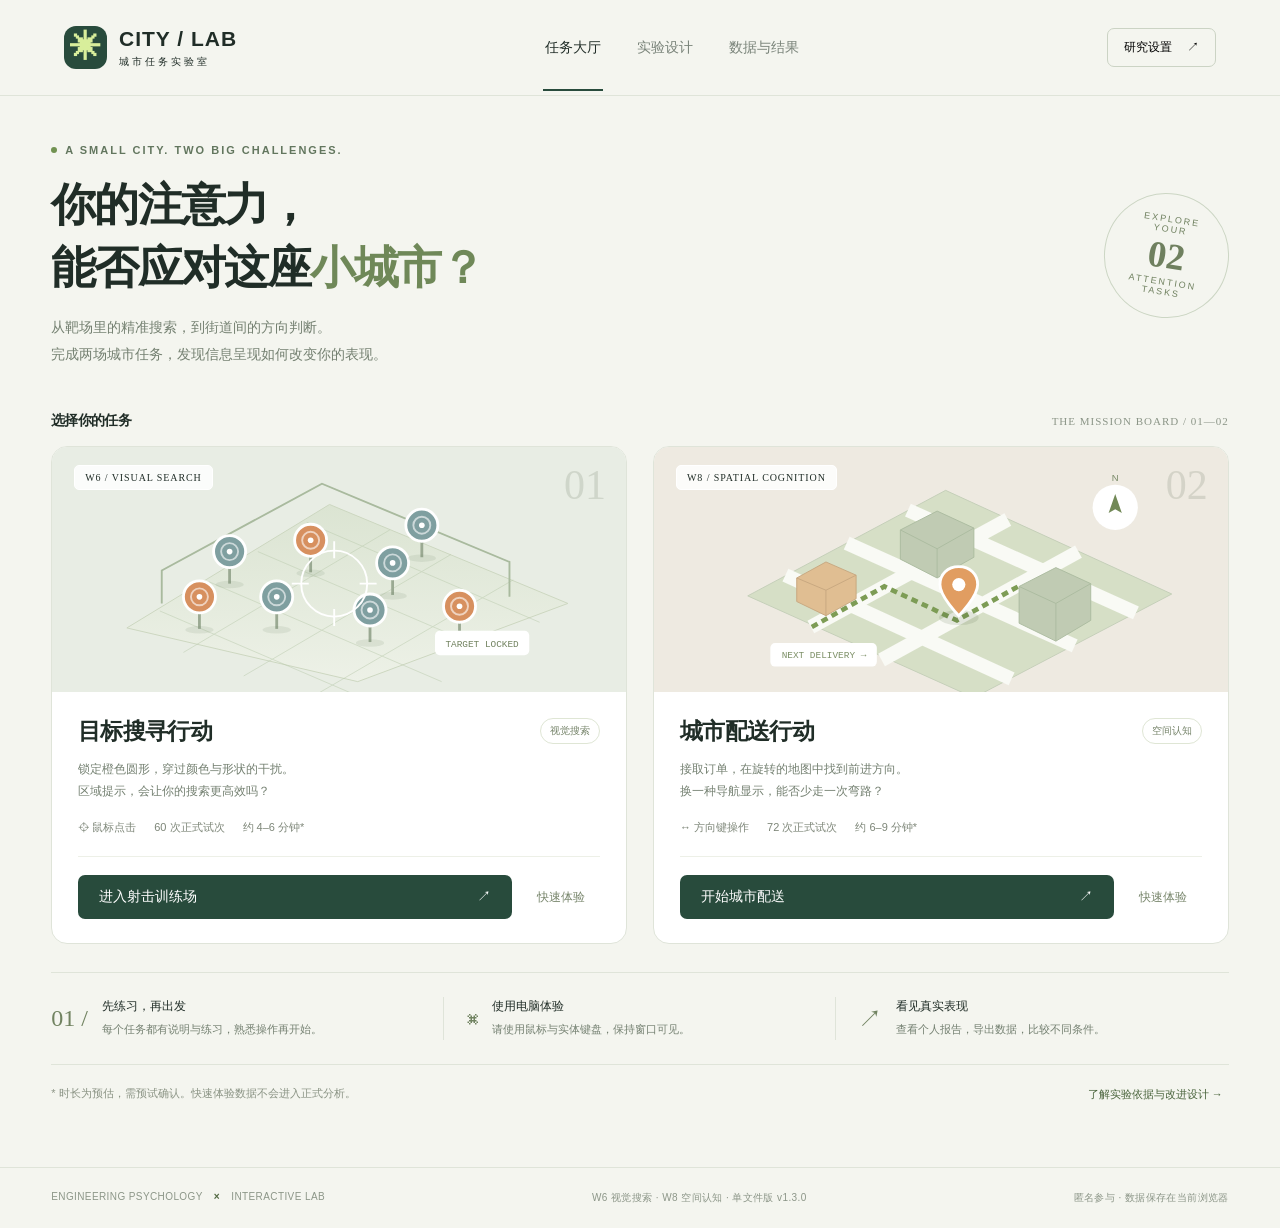
==== commit a69a1dba: "Add files via upload" ====
--- a/index.html
+++ b/index.html
@@ -1 +1,143 @@
-<!doctype html><html lang="zh-CN"><head><meta charset="utf-8"><meta name="viewport" content="width=device-width,initial-scale=1"><meta name="theme-color" content="#f4f5ef"><meta name="description" content="在射击搜索与城市配送中，探索注意和空间认知。经典实验的交互改编。"><title>城市任务实验室 · CITY / LAB</title><link rel="stylesheet" href="style.css?v=1.3.0"></head><body><header><a class="brand" href="#" aria-label="城市任务实验室首页"><span class="brand-icon">✳</span><span>CITY / LAB<small>城市任务实验室</small></span></a><nav><button data-page="home" class="nav-active">任务大厅</button><button data-page="research">实验设计</button><button data-page="results">数据与结果</button></nav><button class="settings-btn" data-page="settings">研究设置 <span>↗</span></button></header><main id="app"></main><footer><span>ENGINEERING PSYCHOLOGY <b>×</b> INTERACTIVE LAB</span><span>W6 视觉搜索 · W8 空间认知 · v1.3.0</span><span>匿名参与 · 数据保存在当前浏览器</span></footer><div id="toast" role="status" aria-live="polite"></div><script src="engine.js?v=1.3.0"></script><script src="stats.js?v=1.3.0"></script><script src="app.js?v=1.3.0"></script><script src="analysis-ui.js?v=1.3.0"></script></body></html>
+<!doctype html><html lang="zh-CN"><head><meta charset="utf-8"><meta name="viewport" content="width=device-width,initial-scale=1"><meta name="theme-color" content="#f4f5ef"><meta name="description" content="在射击搜索与城市配送中，探索注意和空间认知。经典实验的交互改编。"><title>城市任务实验室 · CITY / LAB</title><style>
+:root{--bg:#f4f5ef;--paper:#fff;--ink:#202d27;--muted:#798379;--green:#284b3c;--lime:#d8ee9b;--line:#dfe4d9;--orange:#e59362;--blue:#87b5ce}*{box-sizing:border-box}body{margin:0;background:var(--bg);color:var(--ink);font-family:'Noto Sans SC',sans-serif;font-size:14px}button,input,select{font:inherit}button,a,input{ -webkit-tap-highlight-color:transparent}button{cursor:pointer}button:disabled{cursor:not-allowed;opacity:.4}a{color:inherit;text-decoration:none}button{border:0}button:focus-visible,a:focus-visible,input:focus-visible{outline:3px solid #94b950;outline-offset:4px}header{height:96px;max-width:1440px;margin:auto;padding:0 5%;display:flex;align-items:center;justify-content:space-between;border-bottom:1px solid var(--line)}.brand{display:flex;align-items:center;gap:12px;font:700 21px 'Space Grotesk',sans-serif;letter-spacing:1px}.brand small{display:block;font:500 10px 'Noto Sans SC';letter-spacing:3px;margin-top:4px}.brand-icon{background:var(--green);color:var(--lime);height:43px;width:43px;border-radius:12px;display:grid;place-items:center;font-size:31px}nav{display:flex;gap:32px;height:100%;align-items:center}nav button{background:none;color:var(--muted);padding:34px 2px}.nav-active{color:var(--ink)!important;box-shadow:inset 0 -2px var(--green)}.settings-btn{border:1px solid #cbd3c4;background:transparent;padding:10px 16px;border-radius:7px;font-size:12px}.settings-btn span{margin-left:12px}main{max-width:1320px;margin:auto;padding:48px 4% 64px;min-height:calc(100vh - 176px)}.eyebrow{font:600 11px 'Space Grotesk',sans-serif;letter-spacing:2px;color:#62765e;display:flex;align-items:center;gap:8px}.eyebrow:before{content:'';width:6px;height:6px;background:#719251;border-radius:50%}h1{font-size:clamp(30px,3.5vw,48px);line-height:1.4;letter-spacing:-1.8px;margin:17px 0 16px;font-weight:700}h1 em{font-style:normal;color:#6f8858}p{line-height:1.9;color:#748071}h2{font-size:23px;letter-spacing:-.7px}h3{font-size:17px}.hero{display:flex;justify-content:space-between;gap:30px;align-items:center;margin-bottom:44px}.hero-copy{max-width:650px}.hero-copy p{margin:0;font-size:14px}.hero-stamp{border:1px solid #ccd6c4;padding:19px 23px;border-radius:50%;width:125px;height:125px;display:flex;flex-direction:column;align-items:center;justify-content:center;transform:rotate(9deg);color:#6f805f;text-align:center}.hero-stamp strong{font:700 37px 'Space Grotesk'}.hero-stamp small{font-size:9px;letter-spacing:2px}.section-label{display:flex;justify-content:space-between;align-items:center;margin-bottom:16px}.section-label h2{font-size:14px;margin:0}.section-label span{font:11px 'Space Grotesk';color:#8b9587;letter-spacing:1px}.cards{display:grid;grid-template-columns:1fr 1fr;gap:26px}.task-card{background:#fff;border:1px solid var(--line);border-radius:16px;overflow:hidden;transition:transform .25s,box-shadow .25s}.task-card:hover{transform:translateY(-3px);box-shadow:0 12px 32px #32432b0b}.art{height:245px;position:relative;overflow:hidden;display:flex;align-items:center;justify-content:center}.art-fps{background:#e8ede4}.art-map{background:#eeeae1}.art svg{width:100%;height:100%}.art-tag{position:absolute;left:22px;top:18px;display:flex;gap:8px;align-items:center;background:#ffffffd9;padding:6px 10px;border:1px solid #ffffff;border-radius:5px;font:10px 'Space Grotesk';letter-spacing:.9px}.art-number{position:absolute;right:20px;top:14px;font:300 42px 'Space Grotesk';color:#53624b2a}.card-body{padding:24px 26px}.card-top{display:flex;justify-content:space-between;align-items:center}.card-top h2{margin:0;font-size:23px}.pill{font-size:10px;border:1px solid #dfe6d5;padding:5px 9px;border-radius:20px;color:#76846a;white-space:nowrap}.card-body p{font-size:12px;margin:11px 0 17px;min-height:43px}.meta{display:flex;gap:18px;color:#7d8678;font-size:11px;padding-bottom:21px;border-bottom:1px solid #edf0e7}.card-actions{display:flex;gap:10px;margin-top:18px}.primary{background:var(--green);color:#fff;padding:13px 21px;border-radius:7px;font-weight:500}.primary.lime{background:var(--lime);color:var(--green)}.secondary{background:#f2f4ed;color:#506349;border:1px solid #e2e7d9;padding:12px 17px;border-radius:7px}.card-actions .primary{flex:1;display:flex;justify-content:space-between;align-items:center}.text-btn{background:none;color:#77856b;font-size:12px;padding:10px 15px}.info-strip{margin-top:28px;display:grid;grid-template-columns:repeat(3,1fr);padding:24px 0;border-top:1px solid var(--line);border-bottom:1px solid var(--line)}.info-item{display:flex;align-items:center;gap:14px;padding:0 22px;border-right:1px solid var(--line)}.info-item:first-child{padding-left:0}.info-item:last-child{border:0}.info-icon{font:24px 'Space Grotesk';color:#718361}.info-item strong{font-size:12px;font-weight:500}.info-item p{font-size:11px;margin:4px 0 0}.bottom-note{display:flex;justify-content:space-between;margin-top:21px;font-size:11px;color:#8a9384}.bottom-note button{background:none;color:#48633b}.mono{font-family:'Space Grotesk',monospace}footer{max-width:1320px;margin:auto;padding:23px 4%;border-top:1px solid var(--line);display:flex;justify-content:space-between;gap:16px;color:#8c9688;font-size:10px;letter-spacing:.4px}footer b{color:#506740;margin:0 8px}#toast{position:fixed;bottom:30px;left:50%;transform:translate(-50%,30px);background:var(--green);color:white;padding:12px 22px;border-radius:8px;opacity:0;pointer-events:none;transition:.2s;z-index:100}#toast.show{transform:translate(-50%,0);opacity:1}.page-heading{display:flex;align-items:flex-start;justify-content:space-between;margin-bottom:26px}.page-heading h1{font-size:32px;margin:12px 0}.panel{background:white;border:1px solid var(--line);border-radius:12px;padding:28px;margin-bottom:20px}.panel h2:first-child{margin-top:0}.panel p{font-size:13px}.two-col{display:grid;grid-template-columns:1fr 1fr;gap:20px}.steps{display:flex;gap:12px;margin:24px 0}.step{flex:1;background:#f2f5ec;border-radius:9px;padding:16px;font-size:12px;line-height:1.8}.step b{font:24px 'Space Grotesk';display:block;color:#8c9c76;margin-bottom:9px}.note{background:#edf2e4;color:#60734b;border-left:3px solid #9cb978;padding:12px 16px;font-size:12px;line-height:1.9;margin:16px 0}.warning{background:#fcf3e9;border-color:#d5a670;color:#93714b}.field{display:flex;flex-direction:column;gap:8px;margin:18px 0}.field label{font-size:12px;font-weight:600}input[type=text],input[type=number],select{border:1px solid #d7dfcf;background:#fbfcf9;border-radius:7px;padding:12px;max-width:100%;color:var(--ink)}.checkbox{display:flex;align-items:flex-start;gap:10px;font-size:12px;line-height:1.9;margin:15px 0}.checkbox input{margin-top:5px;accent-color:var(--green)}.muted{color:#8a9581;font-size:12px}.actions{display:flex;gap:12px;flex-wrap:wrap;margin-top:22px}table{width:100%;border-collapse:collapse;font-size:12px;line-height:1.7}th{text-align:left;color:#7f8c72;font-weight:500;background:#f5f7f0}th,td{padding:12px 10px;border-bottom:1px solid #e8edde}.table-wrap{overflow:auto}.tag{display:inline-block;background:#edf3e3;border-radius:4px;padding:3px 7px;font-size:10px;color:#60754b}.tag.orange{background:#fcf0e3;color:#a0774f}.task-header{display:flex;justify-content:space-between;align-items:center;margin-bottom:14px}.task-title{display:flex;gap:14px;align-items:center}.task-title h2{font-size:20px;margin:0}.progress{height:4px;background:#e2e7db;border-radius:2px;margin-bottom:20px;overflow:hidden}.progress>div{height:100%;background:#7d9a59;transition:width .2s}.game-layout{display:grid;grid-template-columns:minmax(0,1fr) 230px;gap:20px}.arena{height:480px;border-radius:13px;position:relative;overflow:hidden;border:1px solid #d7e0cf;user-select:none;touch-action:none}.fps-arena{background:radial-gradient(ellipse at center,#eff3ea,#e3e9dc);background-image:linear-gradient(#8499760b 1px,transparent 1px),linear-gradient(90deg,#8499760b 1px,transparent 1px);background-size:32px 32px;cursor:crosshair}.fps-arena:before,.fps-arena:after{content:'';position:absolute;pointer-events:none}.fps-arena:before{inset:16px;border:1px solid #acbba34d;border-radius:6px}.arena-label{position:absolute;top:15px;left:22px;font:10px 'Space Grotesk';letter-spacing:1px;color:#99a58b;pointer-events:none}.center-state{position:absolute;inset:0;display:flex;flex-direction:column;align-items:center;justify-content:center;text-align:center;background:#f0f4e9f2;padding:24px;z-index:5}.center-state h2{font-size:24px;margin:10px 0}.center-state p{font-size:12px}.ready-btn{height:64px;width:64px;border-radius:50%;background:var(--green);color:#e3f3bb;font-size:27px;display:grid;place-items:center;box-shadow:0 0 0 10px #dfe8d6;margin:14px;position:absolute;top:50%;left:50%;transform:translate(-50%,-50%)}.ready-copy{position:absolute;top:63%;left:0;width:100%;text-align:center;font-size:12px;color:#7c8e6b}.target{position:absolute;width:31px;height:31px;transform:translate(-50%,-50%);border:2px solid #ffffffd0;box-shadow:0 2px 5px #52624825;padding:0}.target:after{content:'';position:absolute;inset:7px;border:1px solid #ffffff66;border-radius:inherit}.target.blueCircle{border-radius:50%;background:#609ebd}.target.orangeCircle{border-radius:50%;background:#e09055}.target.orangeSquare{border-radius:3px;background:#e09055}.cue-zone{position:absolute;top:12%;bottom:8%;border:2px solid #8ba26f;left:5%;width:43%;border-radius:10px;background:#a9bd8a0e}.cue-zone.right{left:52%}.cue-zone.neutral{opacity:.5}.game-side{background:#fff;border:1px solid var(--line);border-radius:12px;padding:21px}.game-side h3{font-size:13px;margin-top:0}.game-side .big{font:36px 'Space Grotesk';margin:10px 0 0}.game-side hr{border:0;border-top:1px solid var(--line);margin:24px 0}.legend-row{display:flex;align-items:center;gap:9px;font-size:12px;color:#7e8b71;margin:14px 0}.dot-target{width:16px;height:16px;background:#e09055;border-radius:50%;display:inline-block}.keys{display:flex;gap:8px;margin:20px 0}.keys kbd{background:#f1f5e9;border:1px solid #dce5cf;border-bottom:3px solid #d1ddc0;border-radius:6px;padding:9px 14px;font-family:inherit}.game-foot{display:flex;justify-content:space-between;color:#8b9680;font-size:11px;margin-top:13px}.nav-arena{background:#e9ede1}.nav-arena svg{width:100%;height:100%}.feedback-icon{font-size:45px;color:#739b48}.feedback-icon.bad{color:#be8054}.metric-grid{display:grid;grid-template-columns:repeat(3,1fr);gap:16px;margin:24px 0}.metric{background:#f0f4e8;padding:20px;border-radius:9px}.metric span{color:#82916f;font-size:11px}.metric strong{font:34px 'Space Grotesk';display:block;margin-top:10px}.metric small{font-size:12px;color:#849272}.chart{padding:12px 0}.bar-row{display:grid;grid-template-columns:145px 1fr 75px;gap:12px;align-items:center;margin:13px 0;font-size:11px}.bar-track{height:14px;border-radius:3px;background:#f0f3e9;overflow:hidden}.bar{height:100%;background:#9caf7c;border-radius:3px}.empty{padding:45px;text-align:center}.empty .empty-icon{font-size:40px;color:#a4b58c}.empty h3{font-weight:500}.session-row{display:flex;align-items:center;justify-content:space-between;padding:15px 0;gap:12px;border-bottom:1px solid var(--line)}.session-row small{display:block;color:#849078;margin-top:5px}.session-row button{padding:7px 11px}.consent-card{max-width:680px;margin:auto}.settings-form{max-width:820px}.setting-status{font-size:12px;margin-top:10px;color:#8d774f}details{border-top:1px solid var(--line);padding:16px 0}summary{cursor:pointer;font-size:13px;font-weight:500}.source-link{text-decoration:underline;text-underline-offset:3px;color:#4c7441}.inline-badge{padding:4px 8px;border-radius:4px;background:#e8efdc;color:#6d8451;font-size:10px}.state-chip{padding:6px 10px;border-radius:20px;background:white;font-size:11px;border:1px solid var(--line)}.mobile-note{display:none}.plot{width:100%;height:auto;max-height:270px}.onboarding-target{display:flex;justify-content:center;gap:20px;padding:25px;background:#eff3e8;border-radius:10px}.sample-shape{width:32px;height:32px;display:inline-block;border:2px solid white}.sample-shape.circle{border-radius:50%}.desktop-gate{display:none}.experimental-note{font-size:11px;color:#8a9384;margin-top:16px}
+@media(min-width:1500px){main{padding-top:60px}.art{height:280px}}@media(max-width:850px){header{padding:0 5%;height:80px}nav{gap:16px}nav button{font-size:12px}.brand{font-size:16px}.brand small{font-size:8px}.settings-btn{padding:8px;font-size:10px}.hero-stamp{display:none}.cards{gap:18px}.card-body{padding:18px}.card-top h2{font-size:20px}.art{height:200px}.meta{gap:10px;font-size:10px}.game-layout{grid-template-columns:1fr}.game-side{display:none}.info-item{padding:0 12px}.two-col{grid-template-columns:1fr}footer{font-size:8px}}@media(max-width:600px){main{padding:30px 5%}.cards{grid-template-columns:1fr}.hero{margin-bottom:28px}h1{font-size:33px}.hero-copy p{font-size:12px}nav{gap:14px}.brand-icon{width:32px;height:32px;font-size:24px}.brand small{display:none}.brand{font-size:13px;gap:7px}.settings-btn{border:0;padding:0}.settings-btn span{display:none}nav button{font-size:10px;padding:30px 0}.info-strip{grid-template-columns:1fr;gap:18px}.info-item{padding:0;border:0}.bottom-note{display:block;line-height:2}.steps{flex-direction:column}.step b{display:inline-block;margin-right:15px}.metric-grid{gap:8px}.metric{padding:12px}.metric strong{font-size:25px}.page-heading h1{font-size:28px}.panel{padding:19px}footer{flex-wrap:wrap}.mobile-note{display:block}.bar-row{grid-template-columns:100px 1fr 60px}.art{height:240px}.desktop-gate{display:block}.session-row{flex-wrap:wrap}.game-foot{font-size:9px}}
+@media(prefers-reduced-motion:reduce){*{transition:none!important;animation:none!important}}
+.nav-feedback{inset:auto 20px 15px auto;background:#fffffff2;padding:12px 20px;border:1px solid #d3dfc3;border-radius:10px;box-shadow:0 4px 20px #40553514;min-width:160px;max-width:330px}.nav-feedback .feedback-icon{font-size:22px}.nav-feedback h2{font-size:15px;margin:4px}.nav-feedback p{font-size:11px;margin:3px}
+.analysis-toolbar{display:flex;justify-content:space-between;gap:12px;flex-wrap:wrap;margin-bottom:12px}.analysis-toolbar>div{display:flex;gap:8px;flex-wrap:wrap}.analysis-toolbar button{font-size:11px;padding:11px 13px}.analysis-tabs{display:flex;gap:5px;border-bottom:1px solid var(--line);margin:27px 0}.analysis-tabs button{background:none;color:#819071;padding:14px 20px;border-radius:7px 7px 0 0;font-size:12px}.analysis-tabs button.selected{background:#e6edda;color:#3a5730;box-shadow:inset 0 -2px #79975d}.analysis-title{display:flex;gap:17px;align-items:center;margin:26px 0}.analysis-title>span{font:40px 'Space Grotesk';color:#b1bf9c}.analysis-title h2{margin:0;font-size:23px}.analysis-title p{font-size:12px;margin:7px 0}.analysis-metrics{display:grid;grid-template-columns:repeat(3,1fr);gap:16px;margin:20px 0}.effect-card{background:#f0f4e9;border:1px solid #e0e8d5;border-radius:9px;padding:19px;display:flex;flex-direction:column;gap:9px}.effect-card strong{font:32px 'Space Grotesk';color:#496537}.effect-card strong small{font-size:12px;font-family:'Noto Sans SC'}.effect-card>span{font-size:11px;color:#7a8a68;line-height:1.8}.analysis-empty{text-align:center;padding:40px 20px;color:#879778;min-height:180px;display:flex;flex-direction:column;justify-content:center}.analysis-empty>span{font-size:34px;color:#a9ba91}.analysis-empty h3{font-size:15px;font-weight:500}.analysis-empty p{font-size:12px}.chart-legend{display:flex;flex-wrap:wrap;gap:12px;font-size:10px;color:#718363}.chart-legend span{display:flex;align-items:center;gap:5px}.chart-legend i{width:14px;height:3px;display:inline-block}.quality-flow{display:grid;grid-template-columns:repeat(4,1fr);gap:14px}.quality-flow>div{padding:20px;background:#f1f5e9;border-radius:8px;display:flex;flex-direction:column;gap:8px}.quality-flow strong{font:30px 'Space Grotesk'}.quality-flow span{font-size:11px;color:#7c8e67}.analysis-checks{display:grid;grid-template-columns:1fr 1fr;gap:17px;color:#7e8d6e;font-size:12px;margin-top:22px}@media(max-width:700px){.analysis-metrics{grid-template-columns:1fr}.analysis-tabs{overflow-x:auto}.analysis-tabs button{padding:12px;white-space:nowrap}.analysis-checks{grid-template-columns:1fr}.quality-flow{grid-template-columns:1fr 1fr}}
+
+</style></head><body><header><a class="brand" href="#" aria-label="城市任务实验室首页"><span class="brand-icon">✳</span><span>CITY / LAB<small>城市任务实验室</small></span></a><nav><button data-page="home" class="nav-active">任务大厅</button><button data-page="research">实验设计</button><button data-page="results">数据与结果</button></nav><button class="settings-btn" data-page="settings">研究设置 <span>↗</span></button></header><main id="app"><noscript>需要启用 JavaScript 才能运行实验。</noscript></main><footer><span>ENGINEERING PSYCHOLOGY <b>×</b> INTERACTIVE LAB</span><span>W6 视觉搜索 · W8 空间认知 · 单文件版 v1.3.0</span><span>匿名参与 · 数据保存在当前浏览器</span></footer><div id="toast" role="status" aria-live="polite"></div><script>
+/* Shared deterministic experiment design; usable in a browser or Node. */
+(function(root){
+const VERSION='1.3.0';
+function rng(seed){let a=seed>>>0;return()=>{a+=0x6D2B79F5;let t=a;t=Math.imul(t^t>>>15,t|1);t^=t+Math.imul(t^t>>>7,t|61);return((t^t>>>14)>>>0)/4294967296;};}
+function hash(s){let n=2166136261;for(const c of s)n=Math.imul(n^c.charCodeAt(0),16777619);return n>>>0;}
+function shuffle(a,r){a=a.slice();for(let i=a.length-1;i>0;i--){let j=Math.floor(r()*(i+1));[a[i],a[j]]=[a[j],a[i]];}return a;}
+function fpsSchedule(seed,practice=false){const r=rng(seed), a=[];for(let type of ['feature','conjunction'])for(let size of [8,16,24])for(let cue of ['neutral','valid'])for(let k=0;k<(practice?1:5);k++)a.push({type,size,cue,rep:k,targetCell:(k*7+seed%24)%24,condition:`${type}_${size}_${cue}`});return shuffle(a,r);}
+const permutations=[['north','heading','aided'],['north','aided','heading'],['heading','north','aided'],['heading','aided','north'],['aided','north','heading'],['aided','heading','north']];
+function navSchedule(seed,practice=false){const r=rng(seed),out=[];let order=permutations[seed%6];for(let mode of order){let a=[];for(let heading of [0,90,180,270])for(let turn of ['left','straight','right'])for(let k=0;k<(practice?1:2);k++)a.push({mode,heading,turn,rep:k,condition:`${mode}_${heading}`,scene:(heading/90*12+['left','straight','right'].indexOf(turn)*4+k+seed%3*16)%48});out.push(...shuffle(a,r));}return out;}
+function targets(t,seed){const r=rng(seed), side=t.targetCell%6<3?0:1;let cells=[...Array(24).keys()];let same=cells.filter(i=>(i%6<3?0:1)===side&&i!==t.targetCell),other=cells.filter(i=>(i%6<3?0:1)!==side);let chosen=[t.targetCell,...shuffle(same,r).slice(0,t.size/2-1),...shuffle(other,r).slice(0,t.size/2)];chosen=shuffle(chosen,r);let d=0;return chosen.map(i=>({cell:i,x:((i%6)+.5)/6,y:(Math.floor(i/6)+.5)/4,target:i===t.targetCell,kind:i===t.targetCell?'orangeCircle':t.type==='feature'?'blueCircle':d++%2?'blueCircle':'orangeSquare'}));}
+function turnHeading(h,t){return(h+({left:-90,straight:0,right:90}[t])+360)%360;}
+function median(xs){if(!xs.length)return null;let a=xs.slice().sort((a,b)=>a-b),m=Math.floor(a.length/2);return a.length%2?a[m]:(a[m-1]+a[m])/2;}
+function summary(rows){let a=rows.filter(r=>r.phase==='formal'&&!r.invalid);let rt=a.filter(r=>r.correct&&!r.timeout&&r.rt>=150).map(r=>r.rt);return{n:a.length,accuracy:a.length?a.filter(r=>r.correct).length/a.length:null,rt:median(rt),validRT:rt.length};}
+const api={VERSION,rng,hash,shuffle,fpsSchedule,navSchedule,targets,turnHeading,median,summary};root.LabEngine=api;if(typeof module!=='undefined')module.exports=api;
+})(typeof window!=='undefined'?window:globalThis);
+
+</script><script>
+/* All group estimates use participants, never pooled trials, as the unit. */
+(function(root){
+const E=root.LabEngine||(typeof require==='function'?require('./engine.js'):null);
+const finite=x=>typeof x==='number'&&Number.isFinite(x);
+const mean=a=>a.length?a.reduce((s,x)=>s+x,0)/a.length:null;
+const sd=a=>a.length>1?Math.sqrt(a.reduce((s,x)=>s+(x-mean(a))**2,0)/(a.length-1)):null;
+function critical(df){const t=[0,12.7062,4.30265,3.18245,2.77645,2.57058,2.44691,2.36462,2.306,2.26216,2.22814,2.20099,2.17881,2.16037,2.14479,2.13145,2.11991,2.10982,2.10092,2.09302,2.08596,2.07961,2.07387,2.06866,2.0639,2.05954,2.05553,2.05183,2.04841,2.04523,2.04227];if(df<1)return null;if(df<=30)return t[df];const z=1.95996398454;return z+(z**3+z)/(4*df)+(5*z**5+16*z**3+3*z)/(96*df**2)+(3*z**7+19*z**5+17*z**3-15*z)/(384*df**3);}
+function describe(a){a=a.filter(finite);let n=a.length,m=mean(a),s=sd(a),se=n>1?s/Math.sqrt(n):null,d=n>1?critical(n-1)*se:null;return{n,mean:m,sd:s,se,low:d===null?null:m-d,high:d===null?null:m+d};}
+function paired(items){items=items.filter(p=>finite(p.a)&&finite(p.b));const deltas=items.map(p=>p.a-p.b),d=describe(deltas);return{...d,dz:d.sd>0?d.mean/d.sd:null,positive:deltas.filter(x=>x>0).length,negative:deltas.filter(x=>x<0).length,tied:deltas.filter(x=>x===0).length,pairs:items.map(p=>({...p,diff:p.a-p.b}))};}
+function slope(points){if(points.length!==3||points.some(p=>!finite(p.y)))return null;let mx=mean(points.map(p=>p.x)),my=mean(points.map(p=>p.y));return points.reduce((s,p)=>s+(p.x-mx)*(p.y-my),0)/points.reduce((s,p)=>s+(p.x-mx)**2,0);}
+const expected={fps:['feature','conjunction'].flatMap(type=>[8,16,24].flatMap(size=>['neutral','valid'].map(cue=>`${type}_${size}_${cue}`))),nav:['north','heading','aided'].flatMap(mode=>[0,90,180,270].map(h=>`${mode}_${h}`))};
+function reason(s){if(!s||!Array.isArray(s.rows)||typeof s.participant!=='string'||!expected[s.experiment])return'格式无效';if(s.demo)return'体验记录';if(s.experiment==='fps'&&['1.0.0','1.1.0'].includes(s.version))return'旧版颜色异常';if(!s.completed)return'未完成';let rows=s.rows.filter(r=>r.phase==='formal'&&!r.invalid),count=s.experiment==='fps'?5:6;if(rows.length!==expected[s.experiment].length*count)return'条件或试次不齐';let counts={};for(let r of rows){let key=s.experiment==='fps'?`${r.type}_${r.size}_${r.cue}`:`${r.mode}_${r.heading}`;if(r.condition!==key||!expected[s.experiment].includes(key)||!finite(r.rt)||r.rt<0||typeof r.correct!=='boolean')return'条件或数据异常';counts[key]=(counts[key]||0)+1;}if(expected[s.experiment].some(k=>counts[k]!==count))return'条件或试次不齐';return null;}
+function select(all){let unique=new Map(),audit=[],repeated=0;for(let s of all){let key=[s.id,s.participant,s.experiment].join('|');if(unique.has(key))repeated++;unique.set(key,s)}let candidates=[];for(let s of unique.values()){let why=reason(s);if(why)audit.push({session:s,reason:why});else candidates.push(s)}let latest=new Map();for(let s of candidates){let k=s.participant+'|'+s.experiment;if(!latest.has(k)||String(s.finished||s.started)>String(latest.get(k).finished||latest.get(k).started))latest.set(k,s)}let included=[...latest.values()];for(let s of candidates)if(!included.includes(s))audit.push({session:s,reason:'较早的重复完成'});return{included,audit,repeated,uniqueCount:unique.size};}
+function cells(s){return expected[s.experiment].map(key=>{let rows=s.rows.filter(r=>r.phase==='formal'&&!r.invalid&&r.condition===key);let sample=rows[0]||{};let sum=E.summary(rows);return{key,type:sample.type,size:sample.size,cue:sample.cue,mode:sample.mode,heading:sample.heading,...sum};});}
+function aggregate(s,filter,measure='rt'){let c=cells(s).filter(filter);if(!c.length||c.some(x=>!finite(x[measure])))return null;return mean(c.map(x=>x[measure]));}
+function searchSlope(s,type,cue){return slope(cells(s).filter(c=>c.type===type&&c.cue===cue).map(c=>({x:c.size,y:c.rt})));}
+function cellGroups(ss,kind){return expected[kind].map(key=>{let data=ss.filter(s=>s.experiment===kind).map(s=>({participant:s.participant,...cells(s).find(c=>c.key===key)}));let first=data[0];return{key,type:first?.type,size:first?.size,cue:first?.cue,mode:first?.mode,heading:first?.heading,rt:describe(data.map(x=>x.rt)),accuracy:describe(data.map(x=>x.accuracy*100)),usable:data.reduce((n,x)=>n+x.validRT,0),raw:data.reduce((n,x)=>n+x.n,0),participants:data};});}
+function contrast(ss,kind,id,name,a,b,unit='ms',metric='rt'){let pairs=ss.filter(s=>s.experiment===kind).map(s=>({participant:s.participant,a:a(s),b:b(s)}));return{id,kind,name,unit,metric,...paired(pairs)};}
+function contrasts(ss){let A=(filter,measure='rt')=>s=>aggregate(s,filter,measure),fps=c=>c.type==='conjunction',neutral=c=>c.cue==='neutral';let out=[];
+out.push(contrast(ss,'fps','search-cost','经典搜索成本：联合 − 特征',A(c=>fps(c)&&neutral(c)),A(c=>c.type==='feature'&&neutral(c))));
+for(let type of ['feature','conjunction'])out.push(contrast(ss,'fps','cue-'+type,`${type==='feature'?'特征':'联合'}搜索提示收益：中性 − 区域`,A(c=>c.type===type&&c.cue==='neutral'),A(c=>c.type===type&&c.cue==='valid')));
+out.push(contrast(ss,'fps','slope-cost','经典斜率差：联合 − 特征',s=>searchSlope(s,'conjunction','neutral'),s=>searchSlope(s,'feature','neutral'),'ms/项目','slope'));
+out.push(contrast(ss,'fps','cue-interaction','提示收益差：联合收益 − 特征收益',s=>{let a=aggregate(s,c=>fps(c)&&neutral(c)),b=aggregate(s,c=>fps(c)&&c.cue==='valid');return finite(a)&&finite(b)?a-b:null},s=>{let a=aggregate(s,c=>c.type==='feature'&&neutral(c)),b=aggregate(s,c=>c.type==='feature'&&c.cue==='valid');return finite(a)&&finite(b)?a-b:null}));
+out.push(contrast(ss,'nav','map-cost','经典显示差：北向上 − 航向上',A(c=>c.mode==='north'),A(c=>c.mode==='heading')));
+out.push(contrast(ss,'nav','map-aid','方向参照收益：北向上 − 加参照',A(c=>c.mode==='north'),A(c=>c.mode==='aided')));
+for(let h of [0,90,180,270])out.push(contrast(ss,'nav','heading-'+h,`朝${{0:'北',90:'东',180:'南',270:'西'}[h]}：北向上 − 航向上`,A(c=>c.mode==='north'&&c.heading===h),A(c=>c.mode==='heading'&&c.heading===h)));
+for(let kind of ['fps','nav'])out.push(contrast(ss,kind,'accuracy-gain',kind==='fps'?'正确率收益：区域 − 中性':'正确率收益：加参照 − 北向上',s=>{let x=aggregate(s,c=>kind==='fps'?c.cue==='valid':c.mode==='aided','accuracy');return finite(x)?x*100:null},s=>{let x=aggregate(s,c=>kind==='fps'?c.cue==='neutral':c.mode==='north','accuracy');return finite(x)?x*100:null},'百分点','accuracy'));
+return out;}
+function quality(ss){return ss.map(s=>{let formal=s.rows.filter(r=>r.phase==='formal'),v=formal.filter(r=>!r.invalid),usable=v.filter(r=>r.correct&&!r.timeout&&r.rt>=150);return{participant:s.participant,experiment:s.experiment,scheduled:s.experiment==='fps'?60:72,raw:formal.length,interrupted:formal.length-v.length,valid:v.length,wrong:v.filter(r=>!r.correct&&!r.timeout).length,timeout:v.filter(r=>r.timeout).length,fast:v.filter(r=>r.correct&&!r.timeout&&r.rt<150).length,usable:usable.length,emptyCells:cells(s).filter(c=>c.rt===null).length,order:s.overallOrder||'未记录',modeOrder:s.experiment==='nav'?[...new Set(v.map(r=>r.mode))].join(' → '):'—'};});}
+const api={finite,mean,sd,critical,describe,paired,slope,select,cells,aggregate,searchSlope,cellGroups,contrasts,quality,expected};root.LabStats=api;if(typeof module!=='undefined')module.exports=api;
+})(typeof window!=='undefined'?window:globalThis);
+
+</script><script>
+'use strict';
+const E=LabEngine, app=document.querySelector('#app');
+const labels={feature:'特征搜索',conjunction:'联合搜索',neutral:'中性提示',valid:'区域提示',north:'北向上',heading:'航向上',aided:'北向上＋方向参照',left:'左转',straight:'直行',right:'右转',fps:'目标搜寻行动',nav:'城市配送行动'};
+const esc=s=>String(s??'').replace(/[&<>"']/g,c=>({'&':'&amp;','<':'&lt;','>':'&gt;','"':'&quot;',"'":'&#39;'}[c]));
+const read=(k,f)=>{try{return JSON.parse(localStorage.getItem(k))??f}catch{return f}};
+let config=read('citylab.config',{project:'',approved:false}),sessions=read('citylab.sessions',[]),run=null,timer=null,raf=null,currentPage='home', imported=[];
+if(config.project==='J5J9UJ'&&!config.confirmedAt)config.project='';
+const studyParams=new URLSearchParams(location.search);if(studyParams.get('study')==='1'){config.approved=true;const p=studyParams.get('project')||'';if(/^[A-Z0-9]{6}$/.test(p))config.project=p;}
+function persist(){try{localStorage.setItem('citylab.sessions',JSON.stringify(sessions));return true}catch{toast('浏览器存储失败，请立即导出数据。');return false}}
+function toast(s){let el=document.querySelector('#toast');el.textContent=s;el.classList.add('show');setTimeout(()=>el.classList.remove('show'),3500)}
+function clearTimer(){clearTimeout(timer);cancelAnimationFrame(raf);timer=null;raf=null}
+function heading(title,sub,extra=''){return `<div class="page-heading"><div><div class="eyebrow">CITY / LAB · ${sub}</div><h1>${title}</h1></div>${extra}</div>`}
+function setPage(page){clearTimer();currentPage=page;document.querySelectorAll('nav button').forEach(x=>x.classList.toggle('nav-active',x.dataset.page===page));window.scrollTo(0,0)}
+function fpsArt(){let a='';let coords=[[174,111,0],[260,99,1],[347,123,0],[224,159,0],[323,173,0],[418,169,1],[142,159,1],[378,83,0]];for(let [x,y,orange]of coords)a+=`<g transform="translate(${x} ${y})"><path d="M0 6v28" stroke="#9aa992" stroke-width="3"/><ellipse cy="35" rx="15" ry="4" fill="#74866b22"/><circle r="17" fill="${orange?'#d7905f':'#7f9fa0'}" stroke="#fff" stroke-width="3"/><circle r="9" fill="none" stroke="#fff9" stroke-width="2"/><circle r="3" fill="#fff"/></g>`;return `<svg viewBox="0 0 580 260" aria-label="电子靶场插画" role="img"><defs><linearGradient id="ground" x2="0" y2="1"><stop stop-color="#dbe4d2"/><stop offset="1" stop-color="#edf1e7"/></linearGradient></defs><path d="M65 192L280 61 533 166 310 249Z" fill="url(#ground)" stroke="#cbd6bf"/><g stroke="#bdccb0" opacity=".55"><path d="M100 174l247 106M152 143l247 106M204 111l247 106M256 80l247 106M125 218L344 88M189 243L409 114M255 269L475 141"/></g><path d="M102 166v-35L272 39l199 83v37" fill="none" stroke="#a9ba9e" stroke-width="2"/>${a}<g transform="translate(285 145)" stroke="#fff" stroke-width="2"><circle r="35" fill="none"/><path d="M-45 0h18m54 0h18M0-45v18m0 54v18"/></g><rect x="392" y="195" width="100" height="26" rx="5" fill="#fff"/><text x="403" y="212" font-size="10" fill="#71825f" font-family="monospace">TARGET LOCKED</text></svg>`}
+function mapArt(){return `<svg viewBox="0 0 580 260" role="img" aria-label="城市配送地图插画"><g transform="translate(35 2)"><path d="M50 156L260 44l240 110-210 110Z" fill="#d6dfc6" stroke="#c4cfb8"/><g fill="none" stroke="#f9faf5" stroke-width="15"><path d="M90 134l240 110M155 100l242 109M220 65l242 109M117 189L326 75M192 224L401 109"/></g><path d="M118 189l77-43 77 36 65-36" fill="none" stroke="#7d9c55" stroke-width="5" stroke-dasharray="7 5"/><g fill="#c0cbb3" stroke="#acbba0"><path d="M212 117v-31l39-20 39 18v31l-39 22Z"/><path d="M251 106v31m-39-51 39 20 39-22" fill="none"/><path d="M338 185v-39l39-20 37 17v39l-37 22Z"/><path d="M377 164v40m-39-58 39 18 37-21" fill="none"/></g><g fill="#e0be92" stroke="#c7a780"><path d="M102 162v-25l31-17 32 14v25l-32 18Z"/><path d="M133 150v27m-31-40 31 13 32-16" fill="none"/></g><g transform="translate(274 160)"><ellipse cy="19" rx="21" ry="8" fill="#445a3422"/><path d="M0-35c-12 0-20 8-20 19C-20-3 0 17 0 17S20-3 20-16c0-11-8-19-20-19" fill="#e19d61" stroke="#fff" stroke-width="3"/><circle cy="-16" r="7" fill="#fff"/></g><g transform="translate(440 62)"><circle r="24" fill="#fff"/><path d="M0-14l-7 20 7-4 7 4Z" fill="#728957"/><text y="-28" text-anchor="middle" font-size="10" fill="#778966">N</text></g><rect x="74" y="206" width="113" height="25" rx="5" fill="#fff"/><text x="86" y="222" fill="#7c8f66" font-size="10" font-family="monospace">NEXT DELIVERY →</text></g></svg>`}
+function home(){setPage('home');app.innerHTML=`<section class="hero"><div class="hero-copy"><div class="eyebrow">A SMALL CITY. TWO BIG CHALLENGES.</div><h1>你的注意力，<br>能否应对这座<em>小城市？</em></h1><p>从靶场里的精准搜索，到街道间的方向判断。<br>完成两场城市任务，发现信息呈现如何改变你的表现。</p></div><div class="hero-stamp"><small>EXPLORE YOUR</small><strong>02</strong><small>ATTENTION TASKS</small></div></section><div class="section-label"><h2>选择你的任务</h2><span>THE MISSION BOARD / 01—02</span></div><section class="cards"><article class="task-card"><div class="art art-fps"><span class="art-tag">W6 / VISUAL SEARCH</span><span class="art-number">01</span>${fpsArt()}</div><div class="card-body"><div class="card-top"><h2>目标搜寻行动</h2><span class="pill">视觉搜索</span></div><p>锁定橙色圆形，穿过颜色与形状的干扰。<br>区域提示，会让你的搜索更高效吗？</p><div class="meta"><span>⌖ 鼠标点击</span><span>60 次正式试次</span><span>约 4–6 分钟*</span></div><div class="card-actions"><button class="primary" data-intro="fps">进入射击训练场 <span>↗</span></button><button class="text-btn" data-demo="fps">快速体验</button></div></div></article><article class="task-card"><div class="art art-map"><span class="art-tag">W8 / SPATIAL COGNITION</span><span class="art-number">02</span>${mapArt()}</div><div class="card-body"><div class="card-top"><h2>城市配送行动</h2><span class="pill">空间认知</span></div><p>接取订单，在旋转的地图中找到前进方向。<br>换一种导航显示，能否少走一次弯路？</p><div class="meta"><span>↔ 方向键操作</span><span>72 次正式试次</span><span>约 6–9 分钟*</span></div><div class="card-actions"><button class="primary" data-intro="nav">开始城市配送 <span>↗</span></button><button class="text-btn" data-demo="nav">快速体验</button></div></div></article></section><section class="info-strip"><div class="info-item"><span class="info-icon">01 /</span><div><strong>先练习，再出发</strong><p>每个任务都有说明与练习，熟悉操作再开始。</p></div></div><div class="info-item"><span class="info-icon">⌘</span><div><strong>使用电脑体验</strong><p>请使用鼠标与实体键盘，保持窗口可见。</p></div></div><div class="info-item"><span class="info-icon">↗</span><div><strong>看见真实表现</strong><p>查看个人报告，导出数据，比较不同条件。</p></div></div></section><div class="bottom-note"><span>* 时长为预估，需预试确认。快速体验数据不会进入正式分析。</span><button data-page="research">了解实验依据与改进设计 →</button></div><p class="mobile-note">手机可浏览设计与结果；计时实验请在电脑上进行。</p>`;bind()}
+function intro(kind){setPage('intro');app.innerHTML=heading(labels[kind],kind==='fps'?'MISSION 01 / VISUAL SEARCH':'MISSION 02 / WAYFINDING',`<button class="secondary" data-page="home">返回大厅</button>`)+`<div class="two-col"><section class="panel"><span class="tag">任务说明</span><h2>${kind==='fps'?'找到橙色圆形，然后点击它。':'沿着路线，判断相对于骑手的转向。'}</h2><p>${kind==='fps'?'每轮只有一个橙色圆形。其余靶子可能是蓝色圆形，也可能是橙色方形。请在保证准确的前提下尽快点击目标。第一次点击即结束本轮，空白处点击也算误击。':'路口画面出现后，观察骑手的朝向和绿色路线。按 ← 左转、↑ 直行、→ 右转。这里的左右以骑手为准，不是屏幕的左右。错误后系统会纠正路线，不增加试次数。'}</p>${kind==='fps'?'<div class="onboarding-target"><span class="sample-shape circle" style="background:#e09055" title="目标"></span><span class="sample-shape circle" style="background:#609ebd" title="干扰"></span><span class="sample-shape" style="background:#e09055" title="干扰"></span></div>':'<div class="keys"><kbd>← 左转</kbd><kbd>↑ 直行</kbd><kbd>→ 右转</kbd></div><div class="note">例如：骑手朝南，路线通向东方（北向上地图右侧），正确答案是“左转”。</div>'}<div class="steps"><div class="step"><b>01</b>${kind==='fps'?'点击中央准星准备':'按空格准备'}</div><div class="step"><b>02</b>${kind==='fps'?'查看区域提示，再找目标':'地图与路线出现后判断'}</div><div class="step"><b>03</b>${kind==='fps'?'一次点击完成作答':'按方向键完成转向'}</div></div></section><section class="panel"><h3>开始前，你需要知道</h3><p>${kind==='fps'?'区域提示如果只标出半边，目标一定在该半边；两边都标记时不提供位置线索。靶子出现后才开始计时。':'你会体验北向上、航向上，以及带方向参照的北向上地图。显示方式在一段配送内保持不变。地图与路线在本轮开始时一起呈现，准备时间不计入反应时间。'}</p><p>练习 ${kind==='fps'?6:6} 次，正式 ${kind==='fps'?60:72} 次。${kind==='fps'?'每15次':'每12次'}可休息。切换窗口会中止当前试次，标记无效并在本段补做；所有原始记录仍会保存。</p><div class="note">正式数据仅使用匿名编号。你可以随时退出；未完成记录会标注为“未完成”，不进入汇总分析。</div><div class="actions"><button class="primary" data-consent="${kind}">准备参加正式实验 →</button><button class="secondary" data-demo="${kind}">先体验 3 轮</button></div><p class="muted">体验模式不上传、不纳入研究结果。正式实验需研究者先在设置中确认方案。</p></section></div>`;bind()}
+function consent(kind){setPage('consent');app.innerHTML=`<section class="panel consent-card"><div class="eyebrow">BEFORE WE START</div><h1 style="font-size:29px">准备好，开始你的任务。</h1><p>本任务用于工程心理学课程，记录匿名编号、反应时间、作答、实验条件与窗口中断情况。不收集姓名、学号、摄像头或位置。数据先保存在本浏览器，可导出交给研究者；只有另行点击上传才发送至配置的课程接口。</p><p>任务包含时间压力与视觉判断，你可随时停止参与。结果只反映本任务表现，不用于诊断或评价个人能力。</p><div class="field"><label for="participant">匿名编号</label><input id="participant" type="text" value="${esc(read('citylab.participant',''))}" placeholder="例如 P01（不填姓名或学号）" maxlength="24" autocomplete="off"><span class="muted">请使用研究者分配的编号，两个任务使用同一编号。</span></div><label class="checkbox"><input id="consent" type="checkbox"><span>我已阅读说明，自愿参加，理解可以随时退出。</span></label>${!config.approved?'<div class="note warning">正式收数尚未开放：研究者需先在“研究设置”确认设计与预测。你仍可使用快速体验。</div>':''}<div class="actions"><button class="primary" id="begin-formal" ${!config.approved?'disabled':''}>开始练习 →</button><button class="secondary" data-demo="${kind}">快速体验</button><button class="text-btn" data-intro="${kind}">返回说明</button></div><div id="form-error" role="alert" class="setting-status"></div></section>`;bind();document.querySelector('#begin-formal').onclick=()=>{let p=document.querySelector('#participant').value.trim();if(!/^[A-Za-z0-9_-]{1,24}$/.test(p)){document.querySelector('#form-error').textContent='请用1—24位英文字母、数字、下划线或短横线填写匿名编号。';return}if(!document.querySelector('#consent').checked){document.querySelector('#form-error').textContent='请先阅读并勾选自愿参与。';return}try{localStorage.setItem('citylab.participant',JSON.stringify(p))}catch{}start(kind,false,p)};}
+function start(kind,demo,participant='DEMO'){if(innerWidth<850||innerHeight<580){toast('计时任务需要较大的电脑窗口（至少850×580）。');return}clearTimer();let seed=E.hash(participant),now=new Date().toISOString();run={id:(crypto.randomUUID?crypto.randomUUID():`${Date.now()}-${seed}`),version:E.VERSION,participant,experiment:kind,demo,seed,started:now,completed:false,consent:!demo,config:{...config},rows:[],phase:demo?'demo':'practice',idx:0,stage:'ready',invalids:0,overallOrder:sessions.filter(s=>s.participant===participant&&!s.demo&&s.completed).map(s=>s.experiment).concat(kind).join('>')};run.queue=makeQueue(kind,seed,run.phase);if(!demo){sessions.push(run);persist()}setPage('game');gameShell();ready()}
+function makeQueue(kind,seed,phase){if(kind==='fps'){let a=E.fpsSchedule(seed,phase!=='formal');return phase==='demo'?a.slice(0,3):phase==='practice'?a.slice(0,6):a}let a=E.navSchedule(seed,phase!=='formal');if(phase!=='formal')a=a.filter(t=>['left','straight','right'].indexOf(t.turn)===((t.heading/90+['north','heading','aided'].indexOf(t.mode))%3));return phase==='demo'?a.filter((_,i)=>i%4===0):phase==='practice'?a.filter((_,i)=>i%2===0):a}
+function gameShell(){let r=run;app.innerHTML=`<div class="task-header"><div class="task-title"><span class="tag">${r.phase==='demo'?'体验模式':r.phase==='practice'?'练习阶段':'正式任务'}</span><h2>${labels[r.experiment]}</h2></div><button class="text-btn" id="exit-run">退出任务</button></div><div class="progress"><div id="progress-fill"></div></div><div class="game-layout"><div><div class="arena ${r.experiment==='fps'?'fps-arena':'nav-arena'}" id="arena"></div><div class="game-foot"><span id="trial-counter"></span><span>保持当前窗口可见 · 首次作答有效</span></div></div><aside class="game-side"><div class="eyebrow">MISSION CONTROL</div><h3 style="margin-top:22px">${r.experiment==='fps'?'唯一目标':'配送任务'}</h3>${r.experiment==='fps'?'<div class="legend-row"><span class="dot-target"></span>橙色圆形靶子</div><p class="muted">点击中央准星后等待靶子出现。第一次点击即结束本轮。</p>':'<div class="keys"><kbd>←</kbd><kbd>↑</kbd><kbd>→</kbd></div><p class="muted">相对于骑手：<br>左转 · 直行 · 右转</p><div class="note" id="order-info"></div>'}<hr><span class="muted">当前显示</span><p id="condition-label" style="font-size:13px;color:#435d35"></p><hr><span class="muted">任务进度</span><div class="big" id="side-progress"></div><p class="muted">${r.phase==='demo'?'不保存为正式数据':`编号 ${esc(r.participant)}`}</p></aside></div>`;document.querySelector('#exit-run').onclick=exitRun;}
+function updateProgress(){let r=run;if(r.experiment==='nav'){let names=['银杏公寓','书店街','湖畔办公楼','梧桐社区','艺术中心','南门宿舍'];document.querySelector('#order-info').textContent='订单 '+String(Math.floor(r.idx/12)+1).padStart(2,'0')+' · 送往'+names[Math.floor(r.idx/12)%6];}document.querySelector('#progress-fill').style.width=`${r.idx/r.queue.length*100}%`;document.querySelector('#trial-counter').textContent=`${r.phase==='practice'?'练习':r.phase==='demo'?'体验':'正式'} ${Math.min(r.idx+1,r.queue.length)} / ${r.queue.length} ${r.invalids?'· 已补做中断试次 '+r.invalids:''}`;document.querySelector('#side-progress').textContent=`${r.idx} / ${r.queue.length}`;let t=r.queue[r.idx];document.querySelector('#condition-label').textContent=r.experiment==='fps'?(t.cue==='valid'?'可靠区域提示':'中性提示'):labels[t.mode]}
+function ready(){if(!run)return;clearTimer();if(run.idx>=run.queue.length){phaseEnd();return}run.stage='ready';run.trial=run.queue[run.idx];updateProgress();let arena=document.querySelector('#arena');if(run.experiment==='fps'){arena.innerHTML='<span class="arena-label">SEARCH RANGE / READY</span><button class="ready-btn" id="ready-trial" aria-label="准备本轮">＋</button><div class="ready-copy">点击中央准星，开始本轮</div>';document.querySelector('#ready-trial').onclick=()=>cue();}else{arena.innerHTML=`<div class="center-state"><span class="tag">${labels[run.trial.mode]}</span><h2>${run.idx===0?'接取城市配送订单':'前往下一路口'}</h2><p>${run.phase==='formal'?`配送段 ${Math.floor(run.idx/12)+1} · 路口 ${run.idx%12+1}`:'先熟悉地图与操作'}<br>准备后才显示本轮路线，请按骑手视角判断。</p><button class="primary" id="ready-trial">按空格出发 →</button><p class="muted">← 左转　↑ 直行　→ 右转</p></div>`;document.querySelector('#ready-trial').onclick=showStimulus}}
+function cue(){if(!run||run.stage!=='ready')return;run.stage='cue';let t=run.trial,side=t.targetCell%6<3?'left':'right';document.querySelector('#arena').innerHTML=`<span class="arena-label">SCANNING / 500 MS</span>${t.cue==='neutral'?'<div class="cue-zone neutral"></div><div class="cue-zone right neutral"></div>':`<div class="cue-zone ${side==='right'?'right':''}"></div>`}`;timer=setTimeout(showStimulus,500)}
+function showStimulus(){if(!run||!['cue','ready'].includes(run.stage))return;run.stage='rendering';raf=requestAnimationFrame(()=>{let arena=document.querySelector('#arena'),t=run.trial;if(run.experiment==='fps'){run.items=E.targets(t,run.seed+run.idx*119);arena.innerHTML='<span class="arena-label">IDENTIFY / ORANGE CIRCLE</span>'+run.items.map(p=>`<button disabled tabindex="-1" class="target ${p.kind}" data-cell="${p.cell}" style="left:${8+p.x*84}%;top:${14+p.y*76}%" aria-label="${p.kind==='orangeCircle'?'橙色圆形':p.kind==='orangeSquare'?'橙色方形':'蓝色圆形'}"></button>`).join('');arena.onpointerdown=e=>{if(run?.stage!=='active'||e.button!==0)return;let rect=arena.getBoundingClientRect(),b=e.target.closest('[data-cell]'),cell=b?+b.dataset.cell:-1;respond(cell===t.targetCell,cell,{clickX:(e.clientX-rect.left)/rect.width,clickY:(e.clientY-rect.top)/rect.height})};}else{arena.onpointerdown=null;arena.innerHTML=navSVG(t)}if(!run||run.stage!=='rendering')return;run.startedAt=performance.now();run.stage='active';arena.querySelectorAll('.target').forEach(b=>b.disabled=false);timer=setTimeout(()=>respond(false,'timeout',{},true),run.demo?60000:(run.experiment==='fps'?8000:10000));})}
+function navSVG(t){const rot=t.mode==='heading'?-t.heading:0;let road='';for(let v of [95,235,375,515])road+=`<path d="M${v} 0V600M0 ${v}H600" stroke="#fffdf5" stroke-width="30"/><path d="M${v} 0V600M0 ${v}H600" stroke="#d8ddce" stroke-width="1" stroke-dasharray="7 9"/>`;const r=E.rng(run.seed+t.scene*71),palette=['#c6d2b9','#d7cfb9','#cad5c4','#d4d9bd'];let buildings='';for(let x of [23,123,263,403,543])for(let y of [23,123,263,403,543]){let w=48+r()*24,h=42+r()*24;buildings+=`<rect x="${x}" y="${y}" width="${w}" height="${h}" rx="7" fill="${palette[Math.floor(r()*4)]}"/><rect x="${x+7}" y="${y+7}" width="${w-14}" height="${h-14}" rx="4" fill="none" stroke="#ffffff50"/>`}
+const center=375, exit=E.turnHeading(t.heading,t.turn),vec=h=>({x:Math.sin(h*Math.PI/180),y:-Math.cos(h*Math.PI/180)}),a=vec(t.heading),b=vec(exit),end={x:center+b.x*100,y:center+b.y*100};let compass='';if(t.mode==='aided')for(let [name,h]of[['前',t.heading],['左',(t.heading+270)%360],['右',(t.heading+90)%360]]){let v=vec(h);compass+=`<g transform="translate(${center+v.x*48} ${center+v.y*48})"><rect x="-13" y="-13" width="26" height="26" rx="13" fill="#ffffff" stroke="#8fa774"/><text y="5" text-anchor="middle" font-size="13" fill="#456035">${name}</text></g>`}return `<svg viewBox="0 0 620 480" role="img" aria-label="配送路口地图，${labels[t.mode]}。使用方向键判断转向。"><defs><pattern id="park" width="10" height="10" patternUnits="userSpaceOnUse"><circle cx="2" cy="2" r="1" fill="#bdcba8"/></pattern></defs><rect width="620" height="480" fill="#e8eddf"/><g transform="translate(310 240) rotate(${rot}) translate(-375 -375)">${road}${buildings}<path d="M${center-a.x*115} ${center-a.y*115}L375 375L${end.x} ${end.y}" fill="none" stroke="#819b57" stroke-width="8" stroke-linejoin="round"/><path d="M${center-a.x*115} ${center-a.y*115}L375 375L${end.x} ${end.y}" fill="none" stroke="#e7efce" stroke-width="2" stroke-dasharray="5 7"/><circle cx="${end.x}" cy="${end.y}" r="11" fill="#e4a06a" stroke="#fff" stroke-width="3"/><g transform="translate(375 375) rotate(${t.heading})"><circle r="20" fill="#fff" stroke="#d5dfc7" stroke-width="2"/><path d="M0-15L-10 10 0 6 10 10Z" fill="#2e553d"/></g>${compass}</g><g transform="translate(567 48)"><circle r="24" fill="#fff" stroke="#d5dfc7"/><g transform="rotate(${rot})"><path d="M0-15L-6 7 0 3 6 7Z" fill="#627b4c"/><text y="-29" text-anchor="middle" fill="#627b4c" font-size="11">N</text></g></g><rect x="18" y="18" width="169" height="31" rx="6" fill="#ffffffeb"/><text x="30" y="38" fill="#5b7545" font-size="12">${labels[t.mode]}</text><rect x="18" y="430" width="260" height="31" rx="6" fill="#ffffffed"/><text x="31" y="450" fill="#647a50" font-size="11">骑手箭头 = 前方　绿色 = 路线　橙点 = 下一站</text></svg>`}
+function respond(correct,response,extra={},timeout=false){if(!run||run.stage!=='active')return;let rt=performance.now()-run.startedAt;clearTimer();run.stage='feedback';let row={...run.trial,participant:run.participant,session:run.id,version:E.VERSION,experiment:run.experiment,phase:run.phase,trial:run.idx+1,correct:!!correct,response,rt:Math.round(rt*1000)/1000,timeout,invalid:false,timestamp:new Date().toISOString(),...extra};run.rows.push(row);if(!run.demo)persist();let arena=document.querySelector('#arena');arena.onpointerdown=null;let text=timeout?'本轮超时':correct?(run.experiment==='fps'?'目标命中':'转向正确'):(run.experiment==='fps'?'未命中指定目标':`正确方向：${labels[run.trial.turn]}`);if(run.experiment==='nav'){let angle=E.turnHeading(run.trial.heading,run.trial.turn)-(run.trial.mode==='heading'?run.trial.heading:0),dx=Math.sin(angle*Math.PI/180)*100,dy=-Math.cos(angle*Math.PI/180)*100;let svg=arena.querySelector('svg');svg.insertAdjacentHTML('beforeend',`<circle cx="310" cy="240" r="10" fill="#365c3b" stroke="white" stroke-width="3"><animate attributeName="cx" from="310" to="${310+dx}" dur="0.55s" fill="freeze"/><animate attributeName="cy" from="240" to="${240+dy}" dur="0.55s" fill="freeze"/></circle>`)}arena.insertAdjacentHTML('beforeend',`<div class="center-state ${run.experiment==='nav'?'nav-feedback':''}"><div class="feedback-icon ${correct?'':'bad'}">${correct?'✓':'↺'}</div><h2>${text}</h2><p>${timeout?'准备好后继续下一轮':`${Math.round(rt)} ms`}</p>${run.phase==='practice'&&!correct?`<p>${run.experiment==='nav'?'先找骑手箭头的前方，再判断路线相对它的左、直或右。':'只点击橙色圆形；橙色方形和蓝色圆形均为干扰。'}</p>`:''}</div>`);timer=setTimeout(()=>{run.idx++;if(run.idx<run.queue.length&&run.phase==='formal'&&run.idx%(run.experiment==='fps'?15:12)===0)breakScreen();else ready()},run.phase==='practice'&&!correct?1700:650)}
+function breakScreen(){clearTimer();run.stage='break';let construction=run.experiment==='nav'&&run.idx%24===12;document.querySelector('#arena').innerHTML=`<div class="center-state"><span class="eyebrow">TAKE A BREATH</span><h2>${construction?'道路施工 · 配送路线已更新':'这一段任务完成了'}</h2><p>${construction?'下一段将显示更新后的路口路线。通知不计时，也无需记住旧路线。':'放松一下眼睛和手腕，准备好后再继续。'}<br>已完成 ${run.idx} / ${run.queue.length} 次。</p><button class="primary" id="continue-block">继续任务 →</button></div>`;document.querySelector('#continue-block').onclick=ready}
+function phaseEnd(){clearTimer();if(run.phase==='practice'){run.stage='practiceEnd';let rr=run.rows.filter(x=>x.phase==='practice'&&!x.invalid);let acc=rr.filter(x=>x.correct).length/rr.length;document.querySelector('#arena').innerHTML=`<div class="center-state"><span class="tag">练习完成</span><h2>准备进入正式任务</h2><p>练习正确率 ${Math.round(acc*100)}% · ${rr.length} 次<br>${acc<.7?'建议再次练习，确认理解规则后再开始。':'正式任务保留相同操作，条件和试次会增加。'}</p><div class="actions"><button class="primary" id="formal-next">开始正式任务</button><button class="secondary" id="repeat-practice">再练习一次</button></div></div>`;document.querySelector('#formal-next').onclick=()=>{run.phase='formal';run.queue=makeQueue(run.experiment,run.seed,'formal');run.idx=0;gameShell();ready();persist()};document.querySelector('#repeat-practice').onclick=()=>{run.queue=makeQueue(run.experiment,run.seed+17,'practice');run.idx=0;gameShell();ready()};return}run.completed=true;run.finished=new Date().toISOString();run.stage='complete';if(!run.demo)persist();report(run)}
+function exitRun(){if(!run)return;if(!confirm('退出本次任务？已完成试次会保留为未完成记录，不进入正式汇总。'))return;clearTimer();run.stage='exited';run.finished=new Date().toISOString();if(!run.demo)persist();run=null;home()}
+function invalidate(reason){if(!run||!['active','rendering','cue'].includes(run.stage))return;clearTimer();let t=run.trial;run.rows.push({...t,participant:run.participant,session:run.id,experiment:run.experiment,phase:run.phase,trial:run.idx+1,rt:run.stage==='active'?performance.now()-run.startedAt:null,correct:false,invalid:true,reason,timestamp:new Date().toISOString()});run.invalids++;run.stage='paused';if(!run.demo)persist();document.querySelector('#arena').onpointerdown=null;document.querySelector('#arena').innerHTML='<div class="center-state"><h2>任务已暂停</h2><p>检测到窗口离开或尺寸变化。本次记录标记无效，恢复后补做。</p><button id="resume" class="primary">返回任务</button></div>';document.querySelector('#resume').onclick=()=>{if(innerWidth<850||innerHeight<580){toast('请恢复足够大的电脑窗口。');return}let retry=run.queue.splice(run.idx,1)[0];let pos=Math.min(run.queue.length,run.idx+2);run.queue.splice(pos,0,retry);ready()}}
+addEventListener('keydown',e=>{if(!run||currentPage!=='game'||e.repeat)return;if(run.experiment==='nav'&&['ArrowLeft','ArrowUp','ArrowRight',' '].includes(e.key)){e.preventDefault();if(run.stage==='ready'&&e.key===' ')showStimulus();else if(run.stage==='active'){let turn={ArrowLeft:'left',ArrowUp:'straight',ArrowRight:'right'}[e.key];if(turn)respond(turn===run.trial.turn,turn)}}});
+document.addEventListener('visibilitychange',()=>{if(document.hidden)invalidate('tab_hidden')});addEventListener('blur',()=>invalidate('window_blur'));addEventListener('resize',()=>invalidate('viewport_changed'));addEventListener('beforeunload',e=>{if(run&&!['complete','exited'].includes(run.stage)&&!run.demo){persist();e.preventDefault();e.returnValue=''}});
+function report(s){setPage('report');let rows=s.demo?s.rows.map(r=>({...r,phase:'formal'})):s.rows,stats=E.summary(rows);app.innerHTML=heading(s.demo?'体验完成，感觉如何？':'你的任务报告',s.demo?'DEMO / NOT RESEARCH DATA':'MISSION COMPLETED')+`<section class="panel"><div class="section-label"><h2>${labels[s.experiment]}</h2><span>${s.demo?'DEMO':esc(s.participant)}</span></div><div class="metric-grid"><div class="metric"><span>有效正式试次${s.demo?'（体验）':''}</span><strong>${stats.n}</strong></div><div class="metric"><span>正确率</span><strong>${pct(stats.accuracy)}</strong></div><div class="metric"><span>正确反应中位数</span><strong>${num(stats.rt)} <small>ms</small></strong></div></div><p>这些结果只描述你在本任务中的表现。速度和正确率应结合解读，不代表总体注意能力或空间能力。</p>${s.demo?'<div class="note">快速体验仅3轮，条件不完整；本报告不进入正式分析，也不上传。</div>':conditionTable(s.rows,s.experiment)}<div class="actions">${!s.demo?`<button class="primary" id="upload-one" ${s.uploaded?'disabled':''}>${s.uploaded?'已提交课程平台 ✓':'提交本次数据到课程平台'}</button><button class="secondary" id="export-one">导出本次 CSV</button><button class="secondary" id="export-one-json">导出本次 JSON</button>`:''}<button class="secondary" data-intro="${s.experiment==='fps'?'nav':'fps'}">前往另一个任务 →</button><button class="text-btn" data-page="home">返回大厅</button></div></section>`;bind();if(!s.demo){document.querySelector('#upload-one').onclick=()=>upload(s,document.querySelector('#upload-one'));document.querySelector('#export-one').onclick=()=>exportCSV([s]);document.querySelector('#export-one-json').onclick=()=>download(JSON.stringify([cleanSession(s)],null,2),`citylab-${s.participant}-${s.experiment}.json`,'application/json')}}
+const pct=n=>n===null?'—':`${(n*100).toFixed(1)}%`, num=n=>n===null?'—':Math.round(n);
+function conditionTable(rows,kind){let groups={};for(let r of rows.filter(x=>x.phase==='formal'&&!x.invalid)){(groups[r.condition]??=[]).push(r)}let names=k=>kind==='fps'?`${labels[k.split('_')[0]]} · ${k.split('_')[1]} · ${labels[k.split('_')[2]]}`:`${labels[k.split('_')[0]]} · 朝${{0:'北',90:'东',180:'南',270:'西'}[k.split('_')[1]]}`;return `<div class="table-wrap"><table><thead><tr><th>条件</th><th>试次</th><th>正确率</th><th>正确RT中位数</th></tr></thead><tbody>${Object.keys(groups).sort().map(k=>{let s=E.summary(groups[k]);return `<tr><td>${esc(names(k))}</td><td>${s.n}</td><td>${pct(s.accuracy)}</td><td>${num(s.rt)} ms</td></tr>`}).join('')}</tbody></table></div>`}
+function cleanSession(s){let {queue,trial,items,startedAt,...rest}=s;return rest}
+function download(text,name,type){let url=URL.createObjectURL(new Blob([text],{type})),a=document.createElement('a');a.href=url;a.download=name;a.click();setTimeout(()=>URL.revokeObjectURL(url),1000)}
+function exportCSV(ss){let fields=['session','participant','version','experiment','demo','completed','overallOrder','phase','trial','condition','type','size','cue','targetCell','clickX','clickY','mode','heading','turn','scene','rep','response','rt','correct','timeout','invalid','reason','timestamp'];let rows=ss.flatMap(s=>s.rows.map(r=>({...r,session:s.id,participant:s.participant,version:s.version,experiment:s.experiment,demo:s.demo,completed:s.completed,overallOrder:s.overallOrder})));let csv='\uFEFF'+fields.join(',')+'\r\n'+rows.map(r=>fields.map(f=>{let v=String(r[f]??'');if(/^[=+@]/.test(v))v="'"+v;return '"'+v.replaceAll('"','""')+'"'}).join(',')).join('\r\n');download(csv,'citylab-trials-'+new Date().toISOString().slice(0,10)+'.csv','text/csv;charset=utf-8')}
+function colorBugRecord(s){return s.experiment==='fps'&&['1.0.0','1.1.0'].includes(s.version)}
+function eligible(ss){let map=new Map();for(let s of ss){if(s.demo||!s.completed||colorBugRecord(s)||!['fps','nav'].includes(s.experiment))continue;let rows=s.rows.filter(r=>r.phase==='formal'&&!r.invalid),expected=s.experiment==='fps'?60:72;if(rows.length!==expected)continue;let counts={};for(let r of rows)counts[r.condition]=(counts[r.condition]||0)+1;if(Object.keys(counts).length!==12||Object.values(counts).some(n=>n!==(s.experiment==='fps'?5:6)))continue;let k=s.participant+'|'+s.experiment;if(!map.has(k)||String(s.finished)>String(map.get(k).finished))map.set(k,s)}return [...map.values()]}
+function groupChart(ss,kind){let conds=kind==='fps'?['feature','conjunction']:['north','heading','aided'];let data=conds.map(c=>{let per=ss.filter(s=>s.experiment===kind).map(s=>E.summary(s.rows.filter(r=>kind==='fps'?r.type===c&&r.cue==='neutral':r.mode===c)));let vals=per.map(x=>x.rt).filter(x=>x!==null);return {name:labels[c],rt:vals.length?vals.reduce((a,b)=>a+b,0)/vals.length:null,acc:per.length?per.reduce((a,b)=>a+b.accuracy,0)/per.length:null}});let max=Math.max(1,...data.map(x=>x.rt||0));return `<div class="chart">${data.map(d=>`<div class="bar-row"><span>${d.name}</span><div class="bar-track"><div class="bar" style="width:${(d.rt||0)/max*100}%"></div></div><span>${num(d.rt)} ms</span></div>`).join('')}</div><p class="muted">被试内正确RT中位数 → 被试间平均。${kind==='fps'?'仅无有效提示条件。':''}</p>`}
+function effectText(ss,kind){let pairs=[];for(let s of ss.filter(x=>x.experiment===kind)){let a=E.summary(s.rows.filter(r=>kind==='fps'?r.cue==='neutral':r.mode==='north'));let b=E.summary(s.rows.filter(r=>kind==='fps'?r.cue==='valid':r.mode==='aided'));if(a.rt!==null&&b.rt!==null)pairs.push(a.rt-b.rt)}if(!pairs.length)return '尚无可计算的配对数据。';let mean=pairs.reduce((a,b)=>a+b,0)/pairs.length,sd=pairs.length>1?Math.sqrt(pairs.reduce((a,b)=>a+(b-mean)**2,0)/(pairs.length-1)):0;return `${kind==='fps'?'中性提示 − 区域提示':'北向上 − 北向上＋参照'}：<strong>${Math.round(mean)} ms</strong>；配对人数 ${pairs.length}；d<sub>z</sub> ${sd?(mean/sd).toFixed(2):'不可计算'}。正值表示改进条件更快。`}
+function searchPlot(ss){let groups=[];for(let type of ['feature','conjunction'])for(let size of [8,16,24]){let vals=ss.filter(s=>s.experiment==='fps').map(s=>E.summary(s.rows.filter(r=>r.type===type&&r.size===size&&r.cue==='neutral')).rt).filter(x=>x!==null);groups.push({type,size,v:vals.length?vals.reduce((a,b)=>a+b,0)/vals.length:null})}if(!groups.some(x=>x.v!==null))return'';let max=Math.max(...groups.map(x=>x.v||0))*1.2;let content='';for(let type of ['feature','conjunction']){let arr=groups.filter(x=>x.type===type&&x.v!==null),color=type==='feature'?'#7a975a':'#cc986f';content+=`<polyline points="${arr.map(d=>`${70+(d.size-8)/16*380},${220-d.v/max*170}`).join(' ')}" fill="none" stroke="${color}" stroke-width="3"/>`+arr.map(d=>`<circle cx="${70+(d.size-8)/16*380}" cy="${220-d.v/max*170}" r="5" fill="${color}"/><text x="${70+(d.size-8)/16*380}" y="${210-d.v/max*170}" text-anchor="middle" font-size="11" fill="${color}">${Math.round(d.v)}</text>`).join('')}return `<svg class="plot" viewBox="0 0 520 265" role="img" aria-label="无有效提示条件的搜索曲线"><path d="M50 35V220H475" fill="none" stroke="#b8c7a6"/><text x="10" y="22" font-size="11" fill="#78876b">RT / ms</text>${[8,16,24].map((n,i)=>`<text x="${70+i*190}" y="243" text-anchor="middle" font-size="12" fill="#78876b">${n} 个</text>`).join('')}${content}</svg><p class="muted">绿色：特征搜索；橙色：联合搜索。仅展示真实数据，不叠加伪造结果。</p>`}
+function results(){setPage('results');let all=[...sessions,...imported],ok=eligible(all),participants=new Set(ok.map(s=>s.participant));app.innerHTML=heading('把表现，变成发现。','DATA / RESULTS')+`<div class="actions" style="margin:0 0 24px"><button class="primary" id="export-all">导出本机 CSV</button><button class="secondary" id="export-json">导出本机 JSON</button><button class="secondary" id="import-button">导入 CSV / JSON</button><input type="file" id="import-file" accept=".csv,.json" hidden><a class="secondary" href="https://github.com/BNU-EngPsy-Fall26/sunlin202411061082" target="_blank" rel="noopener">查看 GitHub 源码 ↗</a></div><div class="note">v1.1.1已修复射击颜色。旧版1.0.0/1.1.0射击记录保留但不纳入分析，也不再上传。正式汇总仅保留每个“编号×实验”最后一次完整且条件齐全的记录。练习、体验、未完成和中断试次不参与汇总。导入数据仅在当前页面使用，不会自动上传。</div><div class="metric-grid"><div class="metric"><span>正式被试（至少完成一项）</span><strong>${participants.size}</strong></div><div class="metric"><span>完成射击 / 完成导航</span><strong>${ok.filter(s=>s.experiment==='fps').length} <small>/</small> ${ok.filter(s=>s.experiment==='nav').length}</strong></div><div class="metric"><span>两项均完成</span><strong>${[...participants].filter(p=>ok.filter(s=>s.participant===p).length===2).length}</strong></div></div>${ok.length?`<div class="two-col"><section class="panel"><h2>目标搜寻 · 经典比较</h2>${groupChart(ok,'fps')}${searchPlot(ok)}<div class="note">${effectText(ok,'fps')}</div></section><section class="panel"><h2>城市导航 · 显示比较</h2>${groupChart(ok,'nav')}<div class="note">${effectText(ok,'nav')}</div><p>只测即时转向，不代表空间记忆或整体导航优劣。必须同时检查正确率；小样本不宜作稳定推广。</p></section></div><section class="panel"><h2>每位被试的正式结果</h2>${ok.map(s=>`<details><summary>${esc(s.participant)} · ${labels[s.experiment]} · ${pct(E.summary(s.rows).accuracy)} 正确率</summary>${conditionTable(s.rows,s.experiment)}</details>`).join('')}</section>`:`<section class="panel empty"><div class="empty-icon">⌁</div><h3>真实发现，从第一位参与者开始。</h3><p>当前没有完整的正式数据。完成实验或导入数据后，<br>这里会生成条件比较、搜索曲线与配对改进收益。</p><button class="secondary" data-page="home">回到任务大厅 →</button></section>`}<section class="panel"><h2>本机记录 <span class="muted">${sessions.filter(s=>!s.demo).length} 条</span></h2>${sessions.filter(s=>!s.demo).length?sessions.filter(s=>!s.demo).map(s=>`<div class="session-row"><div><strong>${esc(s.participant)} · ${labels[s.experiment]}</strong><small>${esc(s.started.slice(0,16).replace('T',' '))} UTC · ${s.rows.length} 条原始记录 · ${colorBugRecord(s)?'旧版颜色异常 · 不纳入分析':s.completed?'已完成':'未完成'}</small></div><div><button class="secondary" data-export="${s.id}">CSV</button> <button class="secondary" data-upload="${s.id}" ${!s.completed||!config.project||colorBugRecord(s)?'disabled':''}>${s.uploaded?'再次上传':'上传课程平台'}</button></div></div>`).join(''):'<p class="muted">暂无记录。浏览器清理数据后记录会丢失，请及时导出。</p>'}</section>`;bind();document.querySelector('#export-all').onclick=()=>exportCSV(sessions.filter(s=>!s.demo));document.querySelector('#export-json').onclick=()=>download(JSON.stringify(sessions.filter(s=>!s.demo).map(cleanSession),null,2),'citylab-sessions.json','application/json');document.querySelector('#import-button').onclick=()=>document.querySelector('#import-file').click();document.querySelector('#import-file').onchange=importFile;document.querySelectorAll('[data-export]').forEach(b=>b.onclick=()=>exportCSV([sessions.find(s=>s.id===b.dataset.export)]));document.querySelectorAll('[data-upload]').forEach(b=>b.onclick=()=>upload(sessions.find(s=>s.id===b.dataset.upload),b))}
+function parseCSV(text){let out=[],row=[],v='',quoted=false;for(let i=0;i<text.length;i++){let c=text[i];if(c==='"'){if(quoted&&text[i+1]==='"'){v+='"';i++}else quoted=!quoted}else if(c===','&&!quoted){row.push(v);v=''}else if((c==='\n'||c==='\r')&&!quoted){if(c==='\r'&&text[i+1]==='\n')i++;row.push(v);if(row.some(x=>x))out.push(row);row=[];v=''}else v+=c}if(v||row.length){row.push(v);out.push(row)}let head=out.shift()?.map(x=>x.replace(/^\uFEFF/,''));if(!head?.includes('session'))throw Error('请选择本网站导出的逐试次 CSV。');let map=new Map();for(let arr of out){let r=Object.fromEntries(head.map((h,i)=>[h,arr[i]??'']));for(let f of ['rt','trial','size','heading','scene','rep','targetCell','clickX','clickY'])r[f]=r[f]===''?null:Number(r[f]);for(let f of ['demo','completed','correct','timeout','invalid'])r[f]=r[f]==='true';if(!map.has(r.session))map.set(r.session,{id:r.session,participant:r.participant,experiment:r.experiment,version:r.version,demo:r.demo,completed:r.completed,finished:r.timestamp,rows:[]});map.get(r.session).rows.push(r);map.get(r.session).finished=r.timestamp}return [...map.values()]}
+async function importFile(e){let f=e.target.files[0];if(!f)return;try{let text=await f.text();let data=f.name.endsWith('.csv')?parseCSV(text):JSON.parse(text);if(!Array.isArray(data)||data.some(s=>!Array.isArray(s.rows)||typeof s.participant!=='string'||!['fps','nav'].includes(s.experiment)))throw Error('文件格式不符合本网站导出格式。');for(let s of data)for(let r of s.rows){if(!r.invalid&&r.phase==='formal'&&(!Number.isFinite(r.rt)||r.rt<0||typeof r.correct!=='boolean'))throw Error('数据包含无效反应时间或正确性字段。')}imported=data;results();toast(`已导入 ${data.length} 条实验记录`)}catch(err){toast('导入失败：'+err.message)}}
+async function upload(s,b){const project=s.config?.project||config.project;if(!s.completed||s.demo||!project||colorBugRecord(s)||!eligible([s]).length){toast('仅能提交完整、条件齐全的正式记录。');return}if(s.uploaded){toast('本次记录已提交，请在课程后台核对，避免重复提交。');return}if(!confirm(`将匿名编号 ${s.participant} 的${labels[s.experiment]}数据提交至课程项目 ${project}？`))return;b.disabled=true;b.textContent='正在提交，请稍候…';try{const trials=s.rows.filter(r=>r.phase==='formal').map(r=>({...r,cond:r.condition,session:s.id,version:s.version,completed:s.completed,overallOrder:s.overallOrder}));const controller=new AbortController(),timeoutId=setTimeout(()=>controller.abort(),20000);let response;try{response=await fetch('https://attention-lab-production.up.railway.app/api/hw2/submit',{method:'POST',headers:{'Content-Type':'application/json'},signal:controller.signal,body:JSON.stringify({project,experiment:s.experiment==='fps'?'visual_search_cue':'map_orientation_aid',participant:s.participant,condition:'within_subject',trials})})}finally{clearTimeout(timeoutId)}if(!response.ok)throw Error('HTTP '+response.status);const body=await response.json();if(!body||body.error||body.success===false||body.ok===false)throw Error('平台未确认接收');s.uploaded=new Date().toISOString();s.uploadProject=project;persist();b.textContent='已提交课程平台 ✓';toast('提交成功！请继续另一项任务，并保存JSON备份。')}catch(e){b.disabled=false;b.textContent='未确认提交成功 · 重试';toast('未确认上传成功。请保留页面、导出JSON，并联系研究者核对后台后再重试。')}}
+function research(){setPage('research');app.innerHTML=heading('游戏背后，是可以检验的问题。','RESEARCH / DESIGN')+`<div class="note">精简版：按研究者要求将所有试次减半。射击细分组合各5次，导航各6次，低于课程截图“每条件至少10次”；提交时需如实说明。这是经典范式的游戏化改编，用于复现核心比较。刺激、鼠标点击和导航场景并非原论文全部程序的逐项复制。预测为待研究者确认的草案，不是已经得到的结论。</div><div class="two-col"><section class="panel"><span class="tag">W6 / 特征整合与视觉搜索</span><h2>01　目标搜寻行动</h2><p>单一颜色即可区分目标，或需要结合颜色与形状区分目标。检验两类搜索在项目数量增加时的反应时变化。</p><table><tr><th>因素</th><th>条件</th></tr><tr><td>搜索类型</td><td>特征 / 联合</td></tr><tr><td>项目总数</td><td>8 / 16 / 24（包含目标）</td></tr><tr><td>新增提示</td><td>中性 / 可靠半区提示</td></tr><tr><td>试次数</td><td>12组合 × 5 = 60；另6次练习</td></tr></table><h3>预测草案</h3><p>无有效提示时，联合搜索的反应时间随项目数量增加得更多。区域提示可能减少搜索时间，在联合搜索中收益可能更明显。</p><p>目标始终存在，每轮首次点击结束。反应时间包含搜索、决策和鼠标移动；结果不能被称作“纯搜索时间”。目标位置在条件间匹配，显示区尺寸、靶子大小保持一致。</p><a class="source-link" href="https://doi.org/10.1016/0010-0285(80)90005-5" target="_blank" rel="noopener">Treisman & Gelade (1980) ↗</a></section><section class="panel"><span class="tag">W8 / 地图朝向与空间认知</span><h2>02　城市配送行动</h2><p>在配送路口片段中判断以骑手为中心的下一步转向，比较不同地图显示。使用虚构场景，不要求自由驾驶或背诵订单。</p><table><tr><th>因素</th><th>条件</th></tr><tr><td>地图模式</td><td>北向上 / 航向上 / 北向上＋参照</td></tr><tr><td>实际朝向</td><td>北 / 东 / 南 / 西</td></tr><tr><td>作答平衡</td><td>每组合左、直、右各2次</td></tr><tr><td>试次数</td><td>12组合 × 6 = 72；另6次练习</td></tr></table><h3>预测草案</h3><p>即时转向任务中，航向上可能减少方向转换成本；北向上在骑手朝向与地图上方不一致时可能更慢。局部方向参照可能改善北向上的判断表现。</p><p>本任务不测认知地图学习，因此不能据此比较整体导航能力。每12次可休息；施工通知在判断之间显示，不单独操纵施工效应。</p><a class="source-link" href="https://doi.org/10.1177/001872089103300107" target="_blank" rel="noopener">Aretz (1991) ↗</a></section></div><section class="panel"><h2>收数与分析规则</h2><table><tr><th>项目</th><th>预先确定的规则</th></tr><tr><td>样本</td><td>至少5名他人，尽量每人完成两项任务。5人是课程下限，不保证稳定效应。</td></tr><tr><td>顺序</td><td>研究者交替安排两项实验顺序；导航模式顺序按匿名编号种子从6种排列选取，需核对样本中是否均衡。</td></tr><tr><td>窗口中断</td><td>当前试次标记无效并移至后续补做。原始记录保留；不要把中断当作错误试次。</td></tr><tr><td>反应时间</td><td>仅分析正式、未中断、正确、未超时且RT≥150ms的试次。FPS上限8秒，导航10秒。时限需预试确认并在收数前固定。</td></tr><tr><td>正确率</td><td>所有未中断正式试次为分母，错误与超时计入错误。不能因为错误而删除被试。</td></tr><tr><td>重复完成</td><td>按编号×实验保留最后一次完整、12条件试次齐全的记录。未完成和体验记录不纳入。</td></tr><tr><td>汇总</td><td>每人每条件先计算正确RT中位数，再在被试间平均；同时报告正确率。配对差值以被试为单位。</td></tr><tr><td>原文比较</td><td>对照经典效应方向，不直接把游戏RT与原论文绝对RT等同。研究者收数后填写讨论，不能预写显著结果。</td></tr></table><div class="note">目前没有真实样本结论。研究者需在课程GitHub仓库收数前提交预测；网站上的“确认”只解锁操作，不能替代事前commit。</div><div class="actions"><button class="primary" data-page="settings">确认研究准备 →</button><a class="secondary" href="https://github.com/BNU-EngPsy-Fall26/sunlin202411061082" target="_blank" rel="noopener">查看 GitHub 源码 ↗</a></div></section>`;bind()}
+function settings(){setPage('settings');app.innerHTML=heading('研究准备与数据连接','RESEARCHER / SETUP')+`<section class="panel settings-form"><h2>先固定方案，再开放正式任务。</h2><p>请先完成预试，阅读实验设计，并由你本人确定预测和研究决策。收数前将最终预测提交到课程GitHub仓库。这里的确认只保存在当前浏览器，不构成预注册。</p><label class="checkbox"><input id="approved" type="checkbox" ${config.approved?'checked':''}><span>我已核对设计、时限和预测，完成必要预试，并将在正式收数前留下GitHub提交记录。</span></label><div class="field"><label for="project">课程项目码（可选，6位字母或数字）</label><input id="project" type="text" maxlength="6" value="${esc(config.project)}" placeholder="例如 ABC234"><span class="muted">请在课程注意实验室创建你自己的项目。不要填写下载密钥，也不要使用参考网站的项目码。</span></div><div class="note">不填项目码仍可完成实验并导出 CSV / JSON。上传按钮仅对完整正式记录开放；每项结束后点击提交并确认，成功后会显示“已提交”。接口按课程示例接入；请用一次真实预试核对后台，不要上传模拟数据。</div><button class="primary" id="save-settings">保存设置</button> <button class="secondary" id="invite">生成被试链接</button><div id="invite-output"></div><span class="setting-status" id="settings-status"></span><hr style="border:0;border-top:1px solid #e1e6da;margin:28px 0"><h3>交付与分享</h3><p>下载源码后，将ZIP中的全部文件放到课程GitHub仓库，index.html 位于站点根目录即可运行。当前Sites链接的可访问范围由站点分享设置决定；正式招募前请用另一个账号检查可访问性。</p><a class="secondary" href="https://github.com/BNU-EngPsy-Fall26/sunlin202411061082" target="_blank" rel="noopener">查看 GitHub 源码 ↗</a></section>`;bind();document.querySelector('#invite').onclick=()=>{if(!config.approved){toast('请先确认并保存研究准备。');return}let u=new URL(location.href);u.search='';u.hash='';u.searchParams.set('study','1');if(config.project)u.searchParams.set('project',config.project);document.querySelector('#invite-output').innerHTML='<div class="field"><label>复制此链接给被试（已启用正式入口）</label><input type="text" readonly value="'+esc(u.href)+'"><span class="muted">此链接不改变站点访问权限；请先检查被试能否打开。</span></div>';};document.querySelector('#save-settings').onclick=()=>{let p=document.querySelector('#project').value.trim().toUpperCase();if(p&&!/^[A-Z0-9]{6}$/.test(p)){toast('项目码应为6位字母或数字。');return}config={project:p,approved:document.querySelector('#approved').checked,confirmedAt:new Date().toISOString(),version:E.VERSION};try{localStorage.setItem('citylab.config',JSON.stringify(config));toast('设置已保存到本浏览器。')}catch{toast('保存失败，请检查浏览器存储设置。')}}}
+function bind(){document.querySelectorAll('[data-page]').forEach(b=>b.onclick=()=>navigate(b.dataset.page));document.querySelectorAll('[data-intro]').forEach(b=>b.onclick=()=>intro(b.dataset.intro));document.querySelectorAll('[data-demo]').forEach(b=>b.onclick=()=>start(b.dataset.demo,true));document.querySelectorAll('[data-consent]').forEach(b=>b.onclick=()=>consent(b.dataset.consent))}
+function navigate(page){if(run&&currentPage==='game'&&!['complete','exited'].includes(run.stage)){toast('请先使用“退出任务”，避免丢失当前进度。');return}({home,research,results,settings}[page]||home)()}
+document.querySelector('.brand').onclick=e=>{e.preventDefault();navigate('home')};home();
+
+</script><script>
+/* Analysis UI, kept separate from the experimental presentation/response code. */
+(function(){
+const S=LabStats;let active='overview';
+const fmt=(v,d=1)=>S.finite(v)?v.toFixed(d):'—',interval=c=>c.low===null?'样本不足':`[${fmt(c.low)}, ${fmt(c.high)}]`;
+const names={feature:'特征',conjunction:'联合',neutral:'中性',valid:'区域提示',north:'北向上',heading:'航向上',aided:'北向上＋参照'};
+const conditionName=k=>{let p=k.split('_');return p.length===3?`${names[p[0]]} / ${p[1]}个 / ${names[p[2]]}`:`${names[p[0]]} / 朝${{0:'北',90:'东',180:'南',270:'西'}[p[1]]}`};
+function empty(title,detail='完成或导入真实正式数据后自动生成。'){return `<div class="analysis-empty"><span>⌁</span><h3>${title}</h3><p>${detail}</p></div>`}
+function sectionTitle(n,title,sub){return `<div class="analysis-title"><span>${n}</span><div><h2>${title}</h2><p>${sub}</p></div></div>`}
+function effectCard(c){return `<div class="effect-card"><span class="muted">${esc(c.name)}</span><strong>${fmt(c.mean)} <small>${c.unit}</small></strong><span>配对 n=${c.n} · 95% CI ${interval(c)}</span><span>d<sub>z</sub> ${fmt(c.dz,2)} · 正差 ${c.positive} / 负差 ${c.negative} / 持平 ${c.tied}</span></div>`}
+function pairedPlot(c){if(!c.n)return empty('尚无完整配对','同一被试两侧都有可分析成绩，才会进入这张图。');let values=c.pairs.flatMap(p=>[p.a,p.b]),lo=Math.min(...values),hi=Math.max(...values);let pad=Math.max(50,(hi-lo)*.2);lo=Math.min(0,lo-pad);hi+=pad;const y=v=>210-(v-lo)/(hi-lo)*170;return `<svg class="plot" viewBox="0 0 500 265" role="img" aria-label="${esc(c.name)}被试配对图"><path d="M65 30V220H440" stroke="#cad4bc" fill="none"/>${[0,.5,1].map(q=>{let v=lo+q*(hi-lo);return `<text x="55" y="${y(v)+4}" text-anchor="end" font-size="10" fill="#849374">${Math.round(v)}</text><path d="M65 ${y(v)}H440" stroke="#e9eee1"/>`}).join('')}${c.pairs.map((p,i)=>{let col=p.diff>=0?'#789653':'#c28b68',j=(i%7-3)*3;return `<g><title>${esc(p.participant)}: ${fmt(p.a)} → ${fmt(p.b)} ${c.unit}</title><path d="M${150+j} ${y(p.a)}L${360+j} ${y(p.b)}" stroke="${col}" opacity=".6"/><circle cx="${150+j}" cy="${y(p.a)}" r="4" fill="${col}"/><circle cx="${360+j}" cy="${y(p.b)}" r="4" fill="${col}"/></g>`}).join('')}<text x="150" y="245" text-anchor="middle" font-size="11" fill="#60714d">比较左侧 A</text><text x="360" y="245" text-anchor="middle" font-size="11" fill="#60714d">比较右侧 B</text></svg><p class="muted">${esc(c.name)}；差值=A−B。一条线代表一人，绿色为正差，橙色为负差。悬停查看编号与数值。</p>`}
+function linePlot(series,xs,unit,xlabels){let populated=series.some(s=>s.values.some(c=>c.mean!==null));if(!populated)return empty('等待真实条件曲线');let values=series.flatMap(s=>s.values.flatMap(c=>c.mean===null?[]:[c.mean,c.low??c.mean,c.high??c.mean]));let lo=Math.min(0,...values),hi=Math.max(...values,1);hi+=(hi-lo)*.12;const xx=i=>65+i*(445/(xs.length-1)),yy=v=>215-(v-lo)/(hi-lo)*175;return `<svg class="plot" viewBox="0 0 580 270" role="img" aria-label="条件曲线，纵轴${unit}"><text x="12" y="22" font-size="11" fill="#81916e">${unit}</text><path d="M50 35V215H535" fill="none" stroke="#becbae"/>${[0,.5,1].map(q=>{let v=lo+(hi-lo)*q;return `<path d="M50 ${yy(v)}H535" stroke="#edf0e7"/><text x="43" y="${yy(v)+4}" font-size="10" text-anchor="end" fill="#8a977b">${Math.round(v)}</text>`}).join('')}${series.map(s=>{let valid=s.values.map((c,i)=>({...c,i})).filter(c=>c.mean!==null);return `<polyline points="${valid.map(c=>`${xx(c.i)},${yy(c.mean)}`).join(' ')}" fill="none" stroke="${s.color}" stroke-width="2.4" ${s.dashed?'stroke-dasharray="6 4"':''}/>${valid.map(c=>`<g><title>${esc(s.name)} · ${esc(xlabels[c.i])}: ${fmt(c.mean)} ${unit}; n=${c.n}; CI ${interval(c)}</title>${c.low!==null?`<path d="M${xx(c.i)} ${yy(c.low)}V${yy(c.high)}M${xx(c.i)-4} ${yy(c.low)}h8M${xx(c.i)-4} ${yy(c.high)}h8" stroke="${s.color}" opacity=".5"/>`:''}<circle cx="${xx(c.i)}" cy="${yy(c.mean)}" r="4" fill="${s.color}"/></g>`).join('')}`}).join('')}${xlabels.map((x,i)=>`<text x="${xx(i)}" y="241" text-anchor="middle" font-size="11" fill="#7b8d65">${esc(x)}</text>`).join('')}</svg><div class="chart-legend">${series.map(s=>`<span><i style="background:${s.color}"></i>${s.name}${s.dashed?' · 虚线':''}</span>`).join('')}</div><p class="muted">点=被试间平均；误差线=95% t区间（n≥2）。不同点的有效人数可能不同，详见条件表。缺失点不解释为零。</p>`}
+function groupTable(groups){return `<div class="table-wrap"><table><thead><tr><th>条件</th><th>RT有效人数</th><th>平均中位RT / ms</th><th>被试间SD</th><th>95% CI</th><th>正确率</th><th>RT可用试次/全部</th></tr></thead><tbody>${groups.map(c=>`<tr><td>${esc(conditionName(c.key))}</td><td>${c.rt.n}</td><td>${fmt(c.rt.mean)}</td><td>${fmt(c.rt.sd)}</td><td>${interval(c.rt)}</td><td>${fmt(c.accuracy.mean)}%</td><td>${c.usable}/${c.raw}</td></tr>`).join('')}</tbody></table></div>`}
+function effectTable(cs){return `<div class="table-wrap"><table><thead><tr><th>配对比较（A−B）</th><th>n</th><th>平均差</th><th>95%差值CI</th><th>d<sub>z</sub></th><th>正/负/零</th></tr></thead><tbody>${cs.map(c=>`<tr><td>${esc(c.name)}</td><td>${c.n}</td><td>${fmt(c.mean)} ${c.unit}</td><td>${interval(c)}</td><td>${fmt(c.dz,2)}</td><td>${c.positive}/${c.negative}/${c.tied}</td></tr>`).join('')}</tbody></table></div>`}
+function interpretation(c){if(!c.n)return'没有足够的完整配对，暂不解释方向。';let direction=c.mean>0?'正':c.mean<0?'负':'零';let uncertain=c.n<2?'只有一名被试，不能估计组水平区间。':c.low<=0&&c.high>=0?'区间包含0，方向与大小仍有较大不确定性。':'当前t区间不包含0，但不能仅据此认定改进稳定有效。';return `当前平均差为${direction}（${fmt(c.mean)} ${c.unit}），${c.positive}/${c.n}人的差值为正。${uncertain}这是数据描述；需结合正确率、样本量及预先预测判断。`}
+function fpsPanel(ss,cs){let fs=ss.filter(s=>s.experiment==='fps'),groups=S.cellGroups(ss,'fps');let series=[];for(let type of ['feature','conjunction'])for(let cue of ['neutral','valid'])series.push({name:`${names[type]} / ${names[cue]}`,color:type==='feature'?(cue==='neutral'?'#5e8246':'#a8bc83'):(cue==='neutral'?'#be855e':'#e0b899'),dashed:cue==='valid',values:[8,16,24].map(size=>groups.find(g=>g.key===`${type}_${size}_${cue}`).rt)});let classic=cs.find(c=>c.id==='slope-cost'),gain=cs.find(c=>c.id==='cue-conjunction'),acc=cs.find(c=>c.id==='accuracy-gain'&&c.kind==='fps');return sectionTitle('01','射击搜索：寻找速度如何改变？','经典比较、集合大小斜率与区域提示收益')+`<div class="analysis-metrics">${effectCard(cs.find(c=>c.id==='search-cost'))}${effectCard(classic)}${effectCard(gain)}</div><div class="two-col"><section class="panel"><h3>搜索曲线 · 项目数 × 搜索类型 × 提示</h3>${linePlot(series,[8,16,24],'RT / ms',['8个','16个','24个'])}</section><section class="panel"><h3>联合搜索 · 提示前后配对</h3>${pairedPlot(gain)}</section></div><section class="panel"><h3>每个人的搜索斜率</h3><p>对每名被试，用8、16、24个项目的正确RT中位数拟合直线。斜率单位为ms/项目；只有三个集合大小均有有效RT才估计。三个点不足以验证严格线性。</p>${fs.length?`<div class="table-wrap"><table><tr><th>编号</th><th>特征/中性</th><th>联合/中性</th><th>特征/提示</th><th>联合/提示</th></tr>${fs.map(s=>`<tr><td>${esc(s.participant)}</td>${['neutral','valid'].flatMap(cue=>['feature','conjunction'].map(type=>`<td>${fmt(S.searchSlope(s,type,cue),2)}</td>`)).join('')}</tr>`).join('')}</table></div>`:empty('尚无个人斜率')}</section><div class="two-col"><section class="panel"><h3>正确率也要一起看</h3>${effectCard(acc)}<p>正确率收益=区域提示−中性提示。反应更快但正确率下降时，不能简单解释为效率全面提升。</p></section><section class="panel"><h3>与经典理论对照</h3><p>特征整合理论为“联合搜索需要结合特征”提供依据。此任务的经典检查是中性提示下，联合搜索是否表现出更大的集合大小成本；不是要求得到固定毫秒数。</p><div class="note">${interpretation(classic)}</div><a class="source-link" href="https://doi.org/10.1016/0010-0285(80)90005-5" target="_blank" rel="noopener">Treisman & Gelade (1980) ↗</a></section></div><section class="panel"><h3>全部配对效应</h3>${effectTable(cs.filter(c=>c.kind==='fps'))}<p class="muted">提示收益差是被试内“差值之差”，不是完整重复测量ANOVA。多个比较未作多重检验校正，作为探索性描述，不自动判定假设成立。</p></section><section class="panel"><h3>12个条件的完整汇总</h3>${groupTable(groups)}</section>`}
+function navPanel(ss,cs){let groups=S.cellGroups(ss,'nav'),series=['north','heading','aided'].map((mode,i)=>({name:names[mode],color:['#6c8753','#bd906b','#88a9ae'][i],values:[0,90,180,270].map(h=>groups.find(g=>g.key===`${mode}_${h}`).rt)})),base=cs.find(c=>c.id==='map-cost'),aid=cs.find(c=>c.id==='map-aid'),acc=cs.find(c=>c.id==='accuracy-gain'&&c.kind==='nav');return sectionTitle('02','城市导航：朝向改变了什么？','地图显示差异、方向转换与局部参照收益')+`<div class="analysis-metrics">${effectCard(base)}${effectCard(aid)}${effectCard(acc)}</div><div class="two-col"><section class="panel"><h3>实际朝向 × 地图模式</h3>${linePlot(series,[0,90,180,270],'RT / ms',['朝北','朝东','朝南','朝西'])}<p class="muted">航向上条件的骑手在屏幕中始终朝上；横轴指城市坐标中的实际朝向。</p></section><section class="panel"><h3>方向参照 · 同一被试的变化</h3>${pairedPlot(aid)}</section></div><section class="panel"><h3>各朝向与整体的配对比较</h3>${effectTable(cs.filter(c=>c.kind==='nav'))}</section><div class="two-col"><section class="panel"><h3>改进方向的描述</h3><div class="note">${interpretation(aid)}</div><p>同时对照正确率收益。若更快却更多误判，需讨论速度—准确率权衡，而不能只报告反应时间优势。</p></section><section class="panel"><h3>与原研究对照</h3><p>Aretz研究讨论北向上布局稳定与航向上自我视角对应的不同优势。本项目只检查即时转向，不包含认知地图学习；不能据此说航向上或北向上在所有导航任务中更好。</p><p>“施工通知”只作各条件一致的情境包装，没有独立操纵施工因素，因此不报告施工效应。</p><a class="source-link" href="https://doi.org/10.1177/001872089103300107" target="_blank" rel="noopener">Aretz (1991) ↗</a></section></div><section class="panel"><h3>12个条件的完整汇总</h3>${groupTable(groups)}</section>`}
+function qualityPanel(selected){let q=S.quality(selected.included),reasons={};for(let a of selected.audit)reasons[a.reason]=(reasons[a.reason]||0)+1;return sectionTitle('03','先检查数据，再解释效应。','记录纳入、反应时间可用性与顺序检查')+`<section class="panel"><h3>记录筛选流程</h3><div class="quality-flow"><div><strong>${selected.uniqueCount}</strong><span>去重后的会话</span></div><div><strong>${selected.included.length}</strong><span>纳入分析</span></div><div><strong>${selected.audit.length}</strong><span>未纳入</span></div><div><strong>${selected.repeated}</strong><span>同一会话重复来源</span></div></div><p>${Object.entries(reasons).map(([k,n])=>`${esc(k)} ${n}条`).join(' · ')||'暂无需要排除的会话。'} 所有本机原始记录仍可导出；分析筛选不会删除数据。</p></section><section class="panel"><h3>逐被试的数据质量</h3>${q.length?`<div class="table-wrap"><table><tr><th>编号/任务</th><th>正式记录</th><th>中断</th><th>有效试次</th><th>错误*</th><th>超时</th><th>过快正确</th><th>RT可用</th><th>无RT条件</th></tr>${q.map(x=>`<tr><td>${esc(x.participant)} / ${labels[x.experiment]}</td><td>${x.raw}</td><td>${x.interrupted}</td><td>${x.valid}</td><td>${x.wrong}</td><td>${x.timeout}</td><td>${x.fast}</td><td>${x.usable}</td><td>${x.emptyCells}</td></tr>`).join('')}</table></div><p class="muted">* 错误列不含超时。过快正确指RT&lt;150ms。中断不进入正确率分母；错误/超时进入正确率分母但不进入RT分析。没有正确RT的条件保留为空，不以0填补。</p>`:empty('尚无正式数据质量记录')}</section><section class="panel"><h3>任务顺序与显示模式顺序</h3>${q.length?`<div class="table-wrap"><table><tr><th>编号</th><th>任务</th><th>开始时记录的任务顺序</th><th>导航模式顺序</th></tr>${q.map(x=>`<tr><td>${esc(x.participant)}</td><td>${labels[x.experiment]}</td><td>${esc(x.order)}</td><td>${esc(x.modeOrder)}</td></tr>`).join('')}</table></div>`:empty('等待顺序记录')}<p>这张表用于检查是否所有人都以同样顺序完成。编号哈希不保证小样本自动均衡，解释结果时需考虑练习与疲劳。</p></section><section class="panel"><h3>未纳入记录</h3>${selected.audit.length?`<div class="table-wrap"><table><tr><th>编号</th><th>任务</th><th>原因</th></tr>${selected.audit.map(x=>`<tr><td>${esc(x.session?.participant)}</td><td>${esc(labels[x.session?.experiment]||x.session?.experiment)}</td><td>${esc(x.reason)}</td></tr>`).join('')}</table></div>`:'<p class="muted">当前没有未纳入记录。</p>'}</section>`}
+function methods(){return `<section class="panel"><h3>统计口径与解释边界</h3><p>分析单位是被试。每个细分条件先算该被试正确试次RT中位数；涉及多个细分条件时等权平均这些中位数，缺少任一必要条件则该被试不进入对应比较。正确率按条件计算后等权平均。每个比较显示实际配对人数。</p><p>95%区间=被试间均值±t临界值×标准误；配对效应用每人的A−B差值计算区间，d<sub>z</sub>=差值均值÷差值样本SD。n&lt;2不计算区间，零方差时d<sub>z</sub>不定义。区间依赖被试间独立与均值/差值分布适用t方法的假设；小样本难检验假设，区间仅供谨慎描述。df≤30使用临界值表，df&gt;30使用近似展开。</p><p>正确率采用未截断的t区间，可能越过0—100%；这说明小样本正态近似有限，不表示实际概率越界。图中误差线是组均值区间，不是单次反应的波动范围。</p><p>所有新增配对比较均作为探索性结果展示，未计算p值或作多重比较校正。不能在看到结果后称作事前预测。网页仅生成数据描述，最终结论需由研究者核对原论文、正式预测与真实数据后撰写。</p><div class="note warning">当前为减半版：FPS细分组合5次、导航6次，低于课程每条件至少10次的要求。较少的试次也会降低个体条件估计的稳定性；完善分析不能替代足够的数据。</div></section>`}
+function overview(selected,cs){let ss=selected.included,people=new Set(ss.map(s=>s.participant)),both=[...people].filter(p=>ss.filter(s=>s.participant===p).length===2).length;return `<div class="analysis-metrics"><div class="metric"><span>完成射击的人数</span><strong>${ss.filter(s=>s.experiment==='fps').length}</strong><small>课程目标 ≥5名他人</small></div><div class="metric"><span>完成导航的人数</span><strong>${ss.filter(s=>s.experiment==='nav').length}</strong><small>课程目标 ≥5名他人</small></div><div class="metric"><span>两项均完成</span><strong>${both}</strong><small>不把试次数当作人数</small></div></div>${!ss.length?`<section class="panel">${empty('分析框架已准备好，等待真实数据。','导入多名被试的本网站CSV/JSON，可生成曲线、个人斜率、配对效应与完整汇总表。下方各分析页可先查看结构。')}</section>`:''}<div class="two-col"><section class="panel"><span class="tag">FPS / 经典效应</span><h3>联合搜索的集合大小成本是否更大？</h3>${effectCard(cs.find(c=>c.id==='slope-cost'))}<p>${interpretation(cs.find(c=>c.id==='slope-cost'))}</p><button class="secondary" data-analysis="fps">查看射击完整分析 →</button></section><section class="panel"><span class="tag">NAVIGATION / 改进效应</span><h3>增加方向参照是否帮助转向判断？</h3>${effectCard(cs.find(c=>c.id==='map-aid'))}<p>${interpretation(cs.find(c=>c.id==='map-aid'))}</p><button class="secondary" data-analysis="nav">查看导航完整分析 →</button></section></div><section class="panel"><h3>这份分析会回答什么？</h3><div class="analysis-checks"><span>01　经典效应的方向与大小</span><span>02　改进前后同一人的变化</span><span>03　不同朝向／数量下的差异</span><span>04　速度提升是否伴随准确率下降</span><span>05　样本不确定性与个体差异</span><span>06　数据排除与缺失是否合理</span></div></section>${methods()}`}
+function csvFile(rows,name){if(!rows.length){toast('暂无可导出的正式分析数据。');return}let keys=[...new Set(rows.flatMap(Object.keys))];let text='\uFEFF'+keys.join(',')+'\r\n'+rows.map(r=>keys.map(k=>{let v=String(r[k]??'');if(/^[=+@]/.test(v))v="'"+v;return '"'+v.replaceAll('"','""')+'"'}).join(',')).join('\r\n');download(text,name,'text/csv;charset=utf-8')}
+function exportTables(ss,cs){let rows=[];for(let kind of ['fps','nav'])for(let g of S.cellGroups(ss,kind))if(g.rt.n||g.accuracy.n)rows.push({table:'condition',experiment:kind,condition:g.key,n:g.rt.n,rt_mean_ms:g.rt.mean,rt_sd:g.rt.sd,ci_low:g.rt.low,ci_high:g.rt.high,accuracy_percent:g.accuracy.mean,accuracy_n:g.accuracy.n,usable_trials:g.usable});for(let c of cs)if(c.n)rows.push({table:'paired_effect',experiment:c.kind,condition:c.id,n:c.n,difference_mean:c.mean,ci_low:c.low,ci_high:c.high,dz:c.dz,unit:c.unit,positive:c.positive,negative:c.negative,tied:c.tied});csvFile(rows,'citylab-analysis-summary.csv')}
+function exportParticipants(ss,cs){let rows=[];for(let s of ss)for(let c of S.cells(s))rows.push({table:'participant_condition',participant:s.participant,experiment:s.experiment,condition:c.key,rt_median_ms:c.rt,accuracy:c.accuracy,valid_trials:c.n,usable_rt:c.validRT});for(let c of cs)for(let p of c.pairs)rows.push({table:'participant_contrast',participant:p.participant,experiment:c.kind,condition:c.id,A:p.a,B:p.b,difference:p.diff,unit:c.unit});csvFile(rows,'citylab-participant-analysis.csv')}
+function exportReport(ss,cs){if(!ss.length){toast('没有真实正式数据，暂不生成结果描述。');return}let text='# 城市任务实验室：数据描述草稿\n\n生成时间：'+new Date().toISOString()+'\n\n仅基于当前导入/本机真实记录，须研究者核对后使用。不是已完成的论文讨论。\n\n';for(let kind of ['fps','nav']){text+='## '+labels[kind]+'\n\n纳入人数：'+ss.filter(s=>s.experiment===kind).length+'。\n\n';for(let c of cs.filter(x=>x.kind===kind))text+=`- ${c.name}：n=${c.n}，平均差=${fmt(c.mean)} ${c.unit}，95% CI ${interval(c)}，dz=${fmt(c.dz,2)}。${interpretation(c)}\n`;text+='\n'}text+='## 需要本人补充\n\n- 与收数前预测是否一致及理由。\n- 速度和正确率是否存在权衡。\n- 与原论文的方法差异及经典效应方向比较。\n- 样本、条件试次偏少及顺序/设备限制。\n- 未纳入记录原因与复现实验改进建议。\n\n统计单位为被试；先算条件中位RT，再对相关条件等权平均。配对CI使用差值t区间；没有p值或多重校正，不自动宣布假设成立。\n';download(text,'citylab-results-draft.md','text/markdown;charset=utf-8')}
+results=function(){setPage('results');let selected=S.select([...sessions,...imported]),ss=selected.included,cs=S.contrasts(ss);app.innerHTML=heading('让每一次反应，都有据可循。','ANALYSIS / RESEARCH DASHBOARD')+`<div class="analysis-toolbar"><div><button class="primary" id="import-button">＋ 导入被试数据</button><button class="secondary" id="export-all">原始 CSV</button><button class="secondary" id="export-json">原始 JSON</button></div><div><button class="secondary" id="summary-export">分析汇总 CSV</button><button class="secondary" id="participant-export">个人分析 CSV</button><button class="secondary" id="report-export">结果描述草稿 ↓</button></div><input type="file" id="import-file" accept=".csv,.json" multiple hidden></div><p class="muted">支持多选或分批导入本网站导出的CSV/JSON；同一会话自动去重。已载入外部会话 ${imported.length} 条。导入仅在当前页面内存中，刷新前请导出合并JSON。不会自动从课程后台拉取数据。</p><div class="analysis-tabs" role="group" aria-label="分析页面">${[['overview','分析总览'],['fps','射击搜索'],['nav','城市导航'],['quality','数据质量'],['records','原始记录']].map(([id,label])=>`<button class="${active===id?'selected':''}" data-analysis="${id}">${label}</button>`).join('')}</div>${active==='overview'?overview(selected,cs):active==='fps'?fpsPanel(ss,cs):active==='nav'?navPanel(ss,cs):active==='quality'?qualityPanel(selected):records()}<div class="bottom-note"><span>分析模块 v1.2.0 · 仅真实正式记录 · 探索性比较</span><a href="https://github.com/BNU-EngPsy-Fall26/sunlin202411061082" target="_blank" rel="noopener">查看 GitHub 源码 ↗</a></div>`;bind();document.querySelectorAll('[data-analysis]').forEach(b=>b.onclick=()=>{active=b.dataset.analysis;results()});document.querySelector('#import-button').onclick=()=>document.querySelector('#import-file').click();document.querySelector('#import-file').onchange=importFile;document.querySelector('#export-all').onclick=()=>exportCSV([...new Map([...sessions,...imported].filter(s=>!s.demo).map(s=>[[s.id,s.participant,s.experiment].join('|'),s])).values()]);document.querySelector('#export-json').onclick=()=>download(JSON.stringify([...new Map([...sessions,...imported].filter(s=>!s.demo).map(s=>[[s.id,s.participant,s.experiment].join('|'),cleanSession(s)])).values()],null,2),'citylab-combined-sessions.json','application/json');document.querySelector('#summary-export').onclick=()=>exportTables(ss,cs);document.querySelector('#participant-export').onclick=()=>exportParticipants(ss,cs);document.querySelector('#report-export').onclick=()=>exportReport(ss,cs);document.querySelectorAll('[data-export]').forEach(b=>b.onclick=()=>exportCSV([sessions.find(s=>s.id===b.dataset.export)]));document.querySelectorAll('[data-upload]').forEach(b=>b.onclick=()=>upload(sessions.find(s=>s.id===b.dataset.upload),b))};
+function records(){return `<section class="panel"><h3>本机原始记录</h3><p>旧版1.0.0/1.1.0射击颜色异常记录仍可导出，但不纳入分析或上传。体验记录不保存为正式研究数据。</p>${sessions.filter(s=>!s.demo).length?sessions.filter(s=>!s.demo).map(s=>`<div class="session-row"><div><strong>${esc(s.participant)} · ${labels[s.experiment]}</strong><small>${esc((s.started||'').slice(0,16))} · ${s.rows.length}条 · ${colorBugRecord(s)?'旧版颜色异常':s.completed?'已完成':'未完成'}</small></div><div><button class="secondary" data-export="${esc(s.id)}">CSV</button> <button class="secondary" data-upload="${esc(s.id)}" ${!s.completed||!config.project||colorBugRecord(s)?'disabled':''}>上传课程平台</button></div></div>`).join(''):empty('本机还没有正式记录')}<p class="muted">外部导入记录通过顶部按钮合并导出，不自动上传。</p></section>`}
+importFile=async function(e){const files=[...e.target.files];if(!files.length)return;let additions=[];try{for(let f of files){let text=await f.text(),data=f.name.toLowerCase().endsWith('.csv')?parseCSV(text):JSON.parse(text);if(!Array.isArray(data)||data.some(s=>!s||!Array.isArray(s.rows)||typeof s.participant!=='string'||!['fps','nav'].includes(s.experiment)||typeof s.id!=='string'))throw Error(f.name+'：请选择本网站导出的逐试次CSV或会话JSON。');for(let s of data)for(let r of s.rows)if(!r.invalid&&r.phase==='formal'&&(!Number.isFinite(r.rt)||r.rt<0||typeof r.correct!=='boolean'))throw Error(f.name+'：反应时间或正确性字段异常。');additions.push(...data)}imported=[...new Map([...imported,...additions].map(s=>[[s.id,s.participant,s.experiment].join('|'),s])).values()];results();toast(`已导入 ${files.length} 个文件，共载入 ${imported.length} 条外部会话。`)}catch(err){toast('导入失败：'+err.message)}};
+})();
+
+</script></body></html>
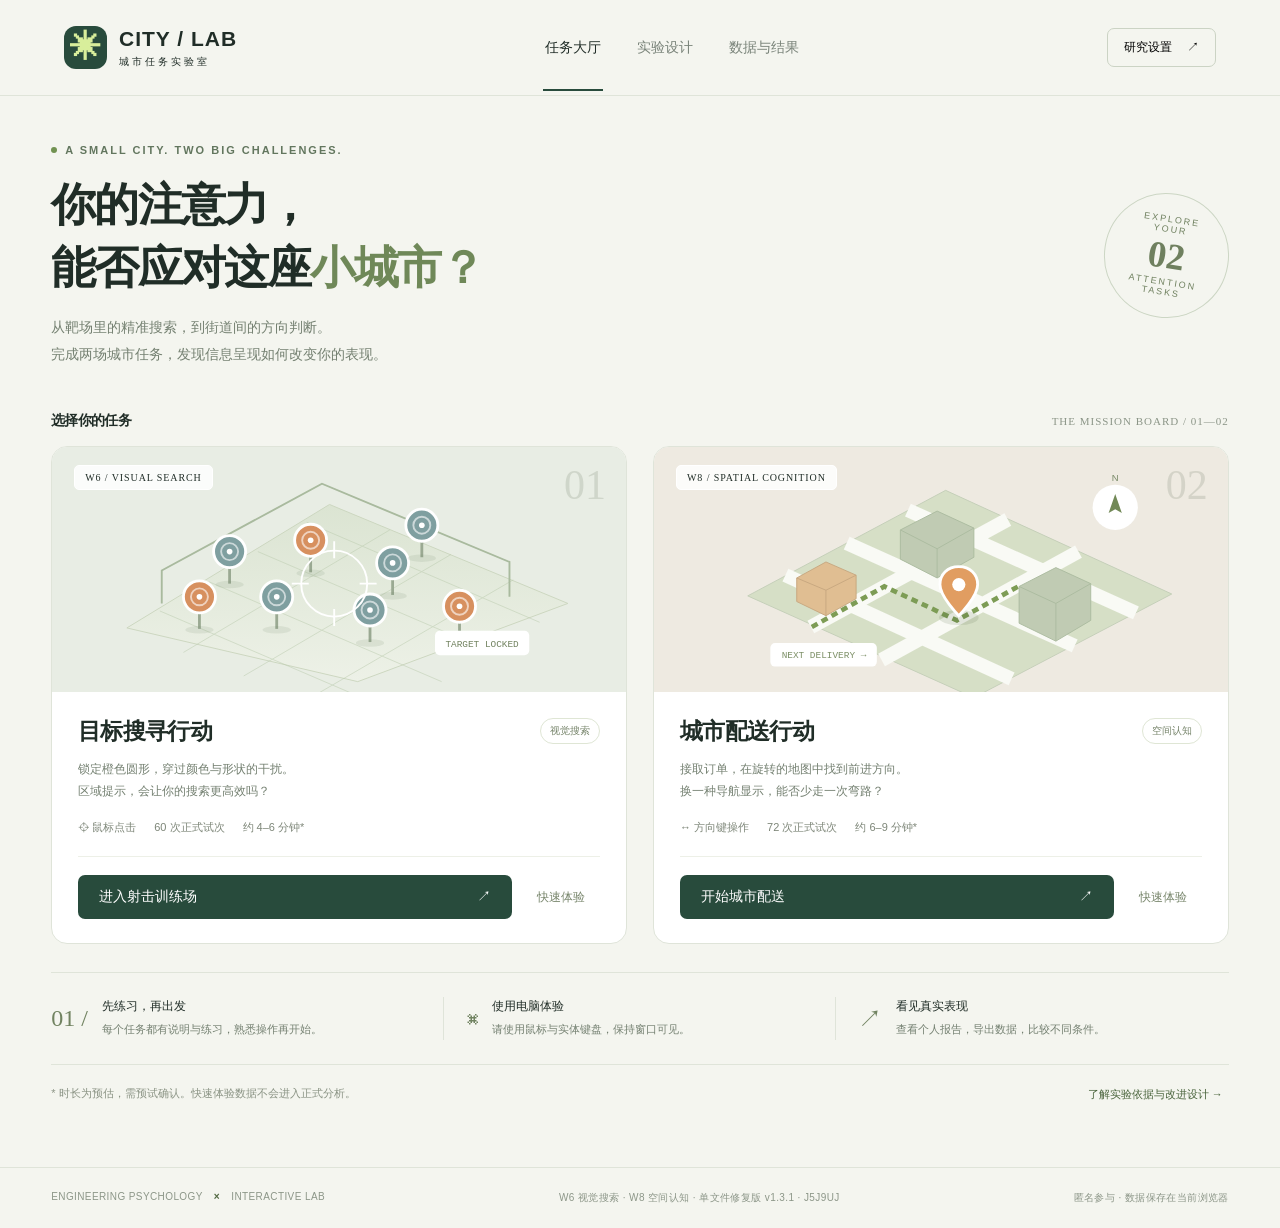
==== commit 9ec592e3: "Add files via upload" ====
--- a/index.html
+++ b/index.html
@@ -5,17 +5,85 @@
 .nav-feedback{inset:auto 20px 15px auto;background:#fffffff2;padding:12px 20px;border:1px solid #d3dfc3;border-radius:10px;box-shadow:0 4px 20px #40553514;min-width:160px;max-width:330px}.nav-feedback .feedback-icon{font-size:22px}.nav-feedback h2{font-size:15px;margin:4px}.nav-feedback p{font-size:11px;margin:3px}
 .analysis-toolbar{display:flex;justify-content:space-between;gap:12px;flex-wrap:wrap;margin-bottom:12px}.analysis-toolbar>div{display:flex;gap:8px;flex-wrap:wrap}.analysis-toolbar button{font-size:11px;padding:11px 13px}.analysis-tabs{display:flex;gap:5px;border-bottom:1px solid var(--line);margin:27px 0}.analysis-tabs button{background:none;color:#819071;padding:14px 20px;border-radius:7px 7px 0 0;font-size:12px}.analysis-tabs button.selected{background:#e6edda;color:#3a5730;box-shadow:inset 0 -2px #79975d}.analysis-title{display:flex;gap:17px;align-items:center;margin:26px 0}.analysis-title>span{font:40px 'Space Grotesk';color:#b1bf9c}.analysis-title h2{margin:0;font-size:23px}.analysis-title p{font-size:12px;margin:7px 0}.analysis-metrics{display:grid;grid-template-columns:repeat(3,1fr);gap:16px;margin:20px 0}.effect-card{background:#f0f4e9;border:1px solid #e0e8d5;border-radius:9px;padding:19px;display:flex;flex-direction:column;gap:9px}.effect-card strong{font:32px 'Space Grotesk';color:#496537}.effect-card strong small{font-size:12px;font-family:'Noto Sans SC'}.effect-card>span{font-size:11px;color:#7a8a68;line-height:1.8}.analysis-empty{text-align:center;padding:40px 20px;color:#879778;min-height:180px;display:flex;flex-direction:column;justify-content:center}.analysis-empty>span{font-size:34px;color:#a9ba91}.analysis-empty h3{font-size:15px;font-weight:500}.analysis-empty p{font-size:12px}.chart-legend{display:flex;flex-wrap:wrap;gap:12px;font-size:10px;color:#718363}.chart-legend span{display:flex;align-items:center;gap:5px}.chart-legend i{width:14px;height:3px;display:inline-block}.quality-flow{display:grid;grid-template-columns:repeat(4,1fr);gap:14px}.quality-flow>div{padding:20px;background:#f1f5e9;border-radius:8px;display:flex;flex-direction:column;gap:8px}.quality-flow strong{font:30px 'Space Grotesk'}.quality-flow span{font-size:11px;color:#7c8e67}.analysis-checks{display:grid;grid-template-columns:1fr 1fr;gap:17px;color:#7e8d6e;font-size:12px;margin-top:22px}@media(max-width:700px){.analysis-metrics{grid-template-columns:1fr}.analysis-tabs{overflow-x:auto}.analysis-tabs button{padding:12px;white-space:nowrap}.analysis-checks{grid-template-columns:1fr}.quality-flow{grid-template-columns:1fr 1fr}}
 
-</style></head><body><header><a class="brand" href="#" aria-label="城市任务实验室首页"><span class="brand-icon">✳</span><span>CITY / LAB<small>城市任务实验室</small></span></a><nav><button data-page="home" class="nav-active">任务大厅</button><button data-page="research">实验设计</button><button data-page="results">数据与结果</button></nav><button class="settings-btn" data-page="settings">研究设置 <span>↗</span></button></header><main id="app"><noscript>需要启用 JavaScript 才能运行实验。</noscript></main><footer><span>ENGINEERING PSYCHOLOGY <b>×</b> INTERACTIVE LAB</span><span>W6 视觉搜索 · W8 空间认知 · 单文件版 v1.3.0</span><span>匿名参与 · 数据保存在当前浏览器</span></footer><div id="toast" role="status" aria-live="polite"></div><script>
+</style></head><body><header><a class="brand" href="#" aria-label="城市任务实验室首页"><span class="brand-icon">✳</span><span>CITY / LAB<small>城市任务实验室</small></span></a><nav><button data-page="home" class="nav-active">任务大厅</button><button data-page="research">实验设计</button><button data-page="results">数据与结果</button></nav><button class="settings-btn" data-page="settings">研究设置 <span>↗</span></button></header><main id="app"><noscript>需要启用 JavaScript 才能运行实验。</noscript></main><footer><span>ENGINEERING PSYCHOLOGY <b>×</b> INTERACTIVE LAB</span><span>W6 视觉搜索 · W8 空间认知 · 单文件修复版 v1.3.1 · J5J9UJ</span><span>匿名参与 · 数据保存在当前浏览器</span></footer><div id="toast" role="status" aria-live="polite"></div><script>
 /* Shared deterministic experiment design; usable in a browser or Node. */
 (function(root){
-const VERSION='1.3.0';
+const VERSION='1.3.1';
 function rng(seed){let a=seed>>>0;return()=>{a+=0x6D2B79F5;let t=a;t=Math.imul(t^t>>>15,t|1);t^=t+Math.imul(t^t>>>7,t|61);return((t^t>>>14)>>>0)/4294967296;};}
 function hash(s){let n=2166136261;for(const c of s)n=Math.imul(n^c.charCodeAt(0),16777619);return n>>>0;}
 function shuffle(a,r){a=a.slice();for(let i=a.length-1;i>0;i--){let j=Math.floor(r()*(i+1));[a[i],a[j]]=[a[j],a[i]];}return a;}
-function fpsSchedule(seed,practice=false){const r=rng(seed), a=[];for(let type of ['feature','conjunction'])for(let size of [8,16,24])for(let cue of ['neutral','valid'])for(let k=0;k<(practice?1:5);k++)a.push({type,size,cue,rep:k,targetCell:(k*7+seed%24)%24,condition:`${type}_${size}_${cue}`});return shuffle(a,r);}
+function fpsSchedule(seed,practice=false){
+  // Keep the original 2 × 3 × 2 design. Randomize target positions without
+  // the old five-cell cycle. Pseudorandom schedules remain reproducible by seed.
+  const r=rng(seed), conditions=[];
+  for(const type of ['feature','conjunction'])
+    for(const size of [8,16,24])
+      for(const cue of ['neutral','valid'])
+        conditions.push({type,size,cue,condition:`${type}_${size}_${cue}`});
+  const left=Array.from({length:24},(_,i)=>i).filter(i=>i%6<3);
+  const right=Array.from({length:24},(_,i)=>i).filter(i=>i%6>=3);
+  if(practice){
+    // A short practice covers different positions, with an even left/right mix.
+    const sideChoices=shuffle([...Array(6).fill(0),...Array(6).fill(1)],r);
+    const lp=shuffle(left,r), rp=shuffle(right,r);
+    return shuffle(conditions.map((c,i)=>({...c,rep:0,targetCell:sideChoices[i]?rp.pop():lp.pop()})),r);
+  }
+  // Each location is used 2–3 times across 60 trials; each condition appears
+  // five times, with 2/3 vs 3/2 targets in the two cue regions.
+  const sideCounts=shuffle([...Array(6).fill(2),...Array(6).fill(3)],r);
+  const locations=conditions.map(()=>[]);
+  for(let side=0;side<2;side++){
+    const cells=side===0?left:right;
+    let assigned=false;
+    for(let attempt=0;attempt<100&&!assigned;attempt++){
+      const counts=new Map(cells.map(c=>[c,2]));
+      for(const extra of shuffle(cells,r).slice(0,6))counts.set(extra,3);
+      const buckets=conditions.map(()=>[]);
+      let ok=true;
+      for(const ci of shuffle(conditions.map((_,i)=>i),r)){
+        const n=side===0?sideCounts[ci]:5-sideCounts[ci];
+        for(let j=0;j<n;j++){
+          const possible=cells.filter(c=>counts.get(c)>0&&!buckets[ci].includes(c));
+          if(!possible.length){ok=false;break;}
+          // Favour locations that have more remaining uses, randomized within ties.
+          const c=shuffle(possible,r).sort((a,b)=>counts.get(b)-counts.get(a))[0];
+          buckets[ci].push(c);counts.set(c,counts.get(c)-1);
+        }
+        if(!ok)break;
+      }
+      if(ok){for(let i=0;i<buckets.length;i++)locations[i].push(...buckets[i]);assigned=true;}
+    }
+    if(!assigned)throw Error('Unable to balance visual search locations');
+  }
+  const trials=conditions.flatMap((condition,i)=>shuffle(locations[i],r).map((targetCell,rep)=>({...condition,rep,targetCell})));
+  // Prevent obvious immediate repeats while preserving all condition counts.
+  function penalty(a){let s=0;for(let i=0;i<a.length;i++){
+    for(let j=Math.max(0,i-4);j<i;j++)if(a[i].targetCell===a[j].targetCell)s+=(5-i+j)*30;
+    if(i>=3&&a.slice(i-3,i+1).every(t=>(t.targetCell%6<3)===(a[i].targetCell%6<3)))s+=4;
+    if(i&&a[i].condition===a[i-1].condition)s+=2;
+  }return s;}
+  let best=null,bestScore=Infinity;
+  for(let tries=0;tries<100;tries++){
+    const candidate=shuffle(trials,r),score=penalty(candidate);
+    if(score<bestScore){best=candidate;bestScore=score;}
+    if(score===0)break;
+  }
+  // Repair any residual close repeats rather than merely choosing a good shuffle.
+  for(let i=1;i<best.length;i++){
+    if(best[i].targetCell!==best[i-1].targetCell)continue;
+    for(let j=i+1;j<best.length;j++){
+      const old=best[i].targetCell, candidate=best[j].targetCell;
+      if(candidate===best[i-1].targetCell)continue;
+      if(j>i+1&&best[j-1].targetCell===old)continue;
+      if(j+1<best.length&&best[j+1].targetCell===old)continue;
+      [best[i],best[j]]=[best[j],best[i]];break;
+    }
+  }
+  return best;
+}
 const permutations=[['north','heading','aided'],['north','aided','heading'],['heading','north','aided'],['heading','aided','north'],['aided','north','heading'],['aided','heading','north']];
 function navSchedule(seed,practice=false){const r=rng(seed),out=[];let order=permutations[seed%6];for(let mode of order){let a=[];for(let heading of [0,90,180,270])for(let turn of ['left','straight','right'])for(let k=0;k<(practice?1:2);k++)a.push({mode,heading,turn,rep:k,condition:`${mode}_${heading}`,scene:(heading/90*12+['left','straight','right'].indexOf(turn)*4+k+seed%3*16)%48});out.push(...shuffle(a,r));}return out;}
-function targets(t,seed){const r=rng(seed), side=t.targetCell%6<3?0:1;let cells=[...Array(24).keys()];let same=cells.filter(i=>(i%6<3?0:1)===side&&i!==t.targetCell),other=cells.filter(i=>(i%6<3?0:1)!==side);let chosen=[t.targetCell,...shuffle(same,r).slice(0,t.size/2-1),...shuffle(other,r).slice(0,t.size/2)];chosen=shuffle(chosen,r);let d=0;return chosen.map(i=>({cell:i,x:((i%6)+.5)/6,y:(Math.floor(i/6)+.5)/4,target:i===t.targetCell,kind:i===t.targetCell?'orangeCircle':t.type==='feature'?'blueCircle':d++%2?'blueCircle':'orangeSquare'}));}
+function targets(t,seed){const r=rng(seed), side=t.targetCell%6<3?0:1;let cells=[...Array(24).keys()];let same=cells.filter(i=>(i%6<3?0:1)===side&&i!==t.targetCell),other=cells.filter(i=>(i%6<3?0:1)!==side);let chosen=[t.targetCell,...shuffle(same,r).slice(0,t.size/2-1),...shuffle(other,r).slice(0,t.size/2)];chosen=shuffle(chosen,r);let d=0;return chosen.map(i=>({cell:i,x:((i%6)+.5+(r()-.5)*.38)/6,y:(Math.floor(i/6)+.5+(r()-.5)*.38)/4,target:i===t.targetCell,kind:i===t.targetCell?'orangeCircle':t.type==='feature'?'blueCircle':d++%2?'blueCircle':'orangeSquare'}));}
 function turnHeading(h,t){return(h+({left:-90,straight:0,right:90}[t])+360)%360;}
 function median(xs){if(!xs.length)return null;let a=xs.slice().sort((a,b)=>a-b),m=Math.floor(a.length/2);return a.length%2?a[m]:(a[m-1]+a[m])/2;}
 function summary(rows){let a=rows.filter(r=>r.phase==='formal'&&!r.invalid);let rt=a.filter(r=>r.correct&&!r.timeout&&r.rt>=150).map(r=>r.rt);return{n:a.length,accuracy:a.length?a.filter(r=>r.correct).length/a.length:null,rt:median(rt),validRT:rt.length};}
@@ -61,9 +129,11 @@
 const labels={feature:'特征搜索',conjunction:'联合搜索',neutral:'中性提示',valid:'区域提示',north:'北向上',heading:'航向上',aided:'北向上＋方向参照',left:'左转',straight:'直行',right:'右转',fps:'目标搜寻行动',nav:'城市配送行动'};
 const esc=s=>String(s??'').replace(/[&<>"']/g,c=>({'&':'&amp;','<':'&lt;','>':'&gt;','"':'&quot;',"'":'&#39;'}[c]));
 const read=(k,f)=>{try{return JSON.parse(localStorage.getItem(k))??f}catch{return f}};
-let config=read('citylab.config',{project:'',approved:false}),sessions=read('citylab.sessions',[]),run=null,timer=null,raf=null,currentPage='home', imported=[];
-if(config.project==='J5J9UJ'&&!config.confirmedAt)config.project='';
-const studyParams=new URLSearchParams(location.search);if(studyParams.get('study')==='1'){config.approved=true;const p=studyParams.get('project')||'';if(/^[A-Z0-9]{6}$/.test(p))config.project=p;}
+const PROJECT_CODE='J5J9UJ';
+let config=read('citylab.config',{project:PROJECT_CODE,approved:false}),sessions=read('citylab.sessions',[]),run=null,timer=null,raf=null,currentPage='home', imported=[];
+// Fix the project code even when an older copy saved a blank or incorrect code.
+config.project=PROJECT_CODE;
+const studyParams=new URLSearchParams(location.search);if(studyParams.get('study')==='1')config.approved=true;
 function persist(){try{localStorage.setItem('citylab.sessions',JSON.stringify(sessions));return true}catch{toast('浏览器存储失败，请立即导出数据。');return false}}
 function toast(s){let el=document.querySelector('#toast');el.textContent=s;el.classList.add('show');setTimeout(()=>el.classList.remove('show'),3500)}
 function clearTimer(){clearTimeout(timer);cancelAnimationFrame(raf);timer=null;raf=null}
@@ -72,20 +142,20 @@
 function fpsArt(){let a='';let coords=[[174,111,0],[260,99,1],[347,123,0],[224,159,0],[323,173,0],[418,169,1],[142,159,1],[378,83,0]];for(let [x,y,orange]of coords)a+=`<g transform="translate(${x} ${y})"><path d="M0 6v28" stroke="#9aa992" stroke-width="3"/><ellipse cy="35" rx="15" ry="4" fill="#74866b22"/><circle r="17" fill="${orange?'#d7905f':'#7f9fa0'}" stroke="#fff" stroke-width="3"/><circle r="9" fill="none" stroke="#fff9" stroke-width="2"/><circle r="3" fill="#fff"/></g>`;return `<svg viewBox="0 0 580 260" aria-label="电子靶场插画" role="img"><defs><linearGradient id="ground" x2="0" y2="1"><stop stop-color="#dbe4d2"/><stop offset="1" stop-color="#edf1e7"/></linearGradient></defs><path d="M65 192L280 61 533 166 310 249Z" fill="url(#ground)" stroke="#cbd6bf"/><g stroke="#bdccb0" opacity=".55"><path d="M100 174l247 106M152 143l247 106M204 111l247 106M256 80l247 106M125 218L344 88M189 243L409 114M255 269L475 141"/></g><path d="M102 166v-35L272 39l199 83v37" fill="none" stroke="#a9ba9e" stroke-width="2"/>${a}<g transform="translate(285 145)" stroke="#fff" stroke-width="2"><circle r="35" fill="none"/><path d="M-45 0h18m54 0h18M0-45v18m0 54v18"/></g><rect x="392" y="195" width="100" height="26" rx="5" fill="#fff"/><text x="403" y="212" font-size="10" fill="#71825f" font-family="monospace">TARGET LOCKED</text></svg>`}
 function mapArt(){return `<svg viewBox="0 0 580 260" role="img" aria-label="城市配送地图插画"><g transform="translate(35 2)"><path d="M50 156L260 44l240 110-210 110Z" fill="#d6dfc6" stroke="#c4cfb8"/><g fill="none" stroke="#f9faf5" stroke-width="15"><path d="M90 134l240 110M155 100l242 109M220 65l242 109M117 189L326 75M192 224L401 109"/></g><path d="M118 189l77-43 77 36 65-36" fill="none" stroke="#7d9c55" stroke-width="5" stroke-dasharray="7 5"/><g fill="#c0cbb3" stroke="#acbba0"><path d="M212 117v-31l39-20 39 18v31l-39 22Z"/><path d="M251 106v31m-39-51 39 20 39-22" fill="none"/><path d="M338 185v-39l39-20 37 17v39l-37 22Z"/><path d="M377 164v40m-39-58 39 18 37-21" fill="none"/></g><g fill="#e0be92" stroke="#c7a780"><path d="M102 162v-25l31-17 32 14v25l-32 18Z"/><path d="M133 150v27m-31-40 31 13 32-16" fill="none"/></g><g transform="translate(274 160)"><ellipse cy="19" rx="21" ry="8" fill="#445a3422"/><path d="M0-35c-12 0-20 8-20 19C-20-3 0 17 0 17S20-3 20-16c0-11-8-19-20-19" fill="#e19d61" stroke="#fff" stroke-width="3"/><circle cy="-16" r="7" fill="#fff"/></g><g transform="translate(440 62)"><circle r="24" fill="#fff"/><path d="M0-14l-7 20 7-4 7 4Z" fill="#728957"/><text y="-28" text-anchor="middle" font-size="10" fill="#778966">N</text></g><rect x="74" y="206" width="113" height="25" rx="5" fill="#fff"/><text x="86" y="222" fill="#7c8f66" font-size="10" font-family="monospace">NEXT DELIVERY →</text></g></svg>`}
 function home(){setPage('home');app.innerHTML=`<section class="hero"><div class="hero-copy"><div class="eyebrow">A SMALL CITY. TWO BIG CHALLENGES.</div><h1>你的注意力，<br>能否应对这座<em>小城市？</em></h1><p>从靶场里的精准搜索，到街道间的方向判断。<br>完成两场城市任务，发现信息呈现如何改变你的表现。</p></div><div class="hero-stamp"><small>EXPLORE YOUR</small><strong>02</strong><small>ATTENTION TASKS</small></div></section><div class="section-label"><h2>选择你的任务</h2><span>THE MISSION BOARD / 01—02</span></div><section class="cards"><article class="task-card"><div class="art art-fps"><span class="art-tag">W6 / VISUAL SEARCH</span><span class="art-number">01</span>${fpsArt()}</div><div class="card-body"><div class="card-top"><h2>目标搜寻行动</h2><span class="pill">视觉搜索</span></div><p>锁定橙色圆形，穿过颜色与形状的干扰。<br>区域提示，会让你的搜索更高效吗？</p><div class="meta"><span>⌖ 鼠标点击</span><span>60 次正式试次</span><span>约 4–6 分钟*</span></div><div class="card-actions"><button class="primary" data-intro="fps">进入射击训练场 <span>↗</span></button><button class="text-btn" data-demo="fps">快速体验</button></div></div></article><article class="task-card"><div class="art art-map"><span class="art-tag">W8 / SPATIAL COGNITION</span><span class="art-number">02</span>${mapArt()}</div><div class="card-body"><div class="card-top"><h2>城市配送行动</h2><span class="pill">空间认知</span></div><p>接取订单，在旋转的地图中找到前进方向。<br>换一种导航显示，能否少走一次弯路？</p><div class="meta"><span>↔ 方向键操作</span><span>72 次正式试次</span><span>约 6–9 分钟*</span></div><div class="card-actions"><button class="primary" data-intro="nav">开始城市配送 <span>↗</span></button><button class="text-btn" data-demo="nav">快速体验</button></div></div></article></section><section class="info-strip"><div class="info-item"><span class="info-icon">01 /</span><div><strong>先练习，再出发</strong><p>每个任务都有说明与练习，熟悉操作再开始。</p></div></div><div class="info-item"><span class="info-icon">⌘</span><div><strong>使用电脑体验</strong><p>请使用鼠标与实体键盘，保持窗口可见。</p></div></div><div class="info-item"><span class="info-icon">↗</span><div><strong>看见真实表现</strong><p>查看个人报告，导出数据，比较不同条件。</p></div></div></section><div class="bottom-note"><span>* 时长为预估，需预试确认。快速体验数据不会进入正式分析。</span><button data-page="research">了解实验依据与改进设计 →</button></div><p class="mobile-note">手机可浏览设计与结果；计时实验请在电脑上进行。</p>`;bind()}
-function intro(kind){setPage('intro');app.innerHTML=heading(labels[kind],kind==='fps'?'MISSION 01 / VISUAL SEARCH':'MISSION 02 / WAYFINDING',`<button class="secondary" data-page="home">返回大厅</button>`)+`<div class="two-col"><section class="panel"><span class="tag">任务说明</span><h2>${kind==='fps'?'找到橙色圆形，然后点击它。':'沿着路线，判断相对于骑手的转向。'}</h2><p>${kind==='fps'?'每轮只有一个橙色圆形。其余靶子可能是蓝色圆形，也可能是橙色方形。请在保证准确的前提下尽快点击目标。第一次点击即结束本轮，空白处点击也算误击。':'路口画面出现后，观察骑手的朝向和绿色路线。按 ← 左转、↑ 直行、→ 右转。这里的左右以骑手为准，不是屏幕的左右。错误后系统会纠正路线，不增加试次数。'}</p>${kind==='fps'?'<div class="onboarding-target"><span class="sample-shape circle" style="background:#e09055" title="目标"></span><span class="sample-shape circle" style="background:#609ebd" title="干扰"></span><span class="sample-shape" style="background:#e09055" title="干扰"></span></div>':'<div class="keys"><kbd>← 左转</kbd><kbd>↑ 直行</kbd><kbd>→ 右转</kbd></div><div class="note">例如：骑手朝南，路线通向东方（北向上地图右侧），正确答案是“左转”。</div>'}<div class="steps"><div class="step"><b>01</b>${kind==='fps'?'点击中央准星准备':'按空格准备'}</div><div class="step"><b>02</b>${kind==='fps'?'查看区域提示，再找目标':'地图与路线出现后判断'}</div><div class="step"><b>03</b>${kind==='fps'?'一次点击完成作答':'按方向键完成转向'}</div></div></section><section class="panel"><h3>开始前，你需要知道</h3><p>${kind==='fps'?'区域提示如果只标出半边，目标一定在该半边；两边都标记时不提供位置线索。靶子出现后才开始计时。':'你会体验北向上、航向上，以及带方向参照的北向上地图。显示方式在一段配送内保持不变。地图与路线在本轮开始时一起呈现，准备时间不计入反应时间。'}</p><p>练习 ${kind==='fps'?6:6} 次，正式 ${kind==='fps'?60:72} 次。${kind==='fps'?'每15次':'每12次'}可休息。切换窗口会中止当前试次，标记无效并在本段补做；所有原始记录仍会保存。</p><div class="note">正式数据仅使用匿名编号。你可以随时退出；未完成记录会标注为“未完成”，不进入汇总分析。</div><div class="actions"><button class="primary" data-consent="${kind}">准备参加正式实验 →</button><button class="secondary" data-demo="${kind}">先体验 3 轮</button></div><p class="muted">体验模式不上传、不纳入研究结果。正式实验需研究者先在设置中确认方案。</p></section></div>`;bind()}
-function consent(kind){setPage('consent');app.innerHTML=`<section class="panel consent-card"><div class="eyebrow">BEFORE WE START</div><h1 style="font-size:29px">准备好，开始你的任务。</h1><p>本任务用于工程心理学课程，记录匿名编号、反应时间、作答、实验条件与窗口中断情况。不收集姓名、学号、摄像头或位置。数据先保存在本浏览器，可导出交给研究者；只有另行点击上传才发送至配置的课程接口。</p><p>任务包含时间压力与视觉判断，你可随时停止参与。结果只反映本任务表现，不用于诊断或评价个人能力。</p><div class="field"><label for="participant">匿名编号</label><input id="participant" type="text" value="${esc(read('citylab.participant',''))}" placeholder="例如 P01（不填姓名或学号）" maxlength="24" autocomplete="off"><span class="muted">请使用研究者分配的编号，两个任务使用同一编号。</span></div><label class="checkbox"><input id="consent" type="checkbox"><span>我已阅读说明，自愿参加，理解可以随时退出。</span></label>${!config.approved?'<div class="note warning">正式收数尚未开放：研究者需先在“研究设置”确认设计与预测。你仍可使用快速体验。</div>':''}<div class="actions"><button class="primary" id="begin-formal" ${!config.approved?'disabled':''}>开始练习 →</button><button class="secondary" data-demo="${kind}">快速体验</button><button class="text-btn" data-intro="${kind}">返回说明</button></div><div id="form-error" role="alert" class="setting-status"></div></section>`;bind();document.querySelector('#begin-formal').onclick=()=>{let p=document.querySelector('#participant').value.trim();if(!/^[A-Za-z0-9_-]{1,24}$/.test(p)){document.querySelector('#form-error').textContent='请用1—24位英文字母、数字、下划线或短横线填写匿名编号。';return}if(!document.querySelector('#consent').checked){document.querySelector('#form-error').textContent='请先阅读并勾选自愿参与。';return}try{localStorage.setItem('citylab.participant',JSON.stringify(p))}catch{}start(kind,false,p)};}
-function start(kind,demo,participant='DEMO'){if(innerWidth<850||innerHeight<580){toast('计时任务需要较大的电脑窗口（至少850×580）。');return}clearTimer();let seed=E.hash(participant),now=new Date().toISOString();run={id:(crypto.randomUUID?crypto.randomUUID():`${Date.now()}-${seed}`),version:E.VERSION,participant,experiment:kind,demo,seed,started:now,completed:false,consent:!demo,config:{...config},rows:[],phase:demo?'demo':'practice',idx:0,stage:'ready',invalids:0,overallOrder:sessions.filter(s=>s.participant===participant&&!s.demo&&s.completed).map(s=>s.experiment).concat(kind).join('>')};run.queue=makeQueue(kind,seed,run.phase);if(!demo){sessions.push(run);persist()}setPage('game');gameShell();ready()}
+function intro(kind){setPage('intro');app.innerHTML=heading(labels[kind],kind==='fps'?'MISSION 01 / VISUAL SEARCH':'MISSION 02 / WAYFINDING',`<button class="secondary" data-page="home">返回大厅</button>`)+`<div class="two-col"><section class="panel"><span class="tag">任务说明</span><h2>${kind==='fps'?'找到橙色圆形，然后点击它。':'沿着路线，判断相对于骑手的转向。'}</h2><p>${kind==='fps'?'每轮只有一个橙色圆形。其余靶子可能是蓝色圆形，也可能是橙色方形。请在保证准确的前提下尽快点击目标。第一次点击即结束本轮，空白处点击也算误击。':'路口画面出现后，观察骑手的朝向和绿色路线。按 ← 左转、↑ 直行、→ 右转。这里的左右以骑手为准，不是屏幕的左右。错误后系统会纠正路线，不增加试次数。'}</p>${kind==='fps'?'<div class="onboarding-target"><span class="sample-shape circle" style="background:#e09055" title="目标"></span><span class="sample-shape circle" style="background:#609ebd" title="干扰"></span><span class="sample-shape" style="background:#e09055" title="干扰"></span></div>':'<div class="keys"><kbd>← 左转</kbd><kbd>↑ 直行</kbd><kbd>→ 右转</kbd></div><div class="note">例如：骑手朝南，路线通向东方（北向上地图右侧），正确答案是“左转”。</div>'}<div class="steps"><div class="step"><b>01</b>${kind==='fps'?'点击中央准星准备':'按空格准备'}</div><div class="step"><b>02</b>${kind==='fps'?'查看区域提示，再找目标':'地图与路线出现后判断'}</div><div class="step"><b>03</b>${kind==='fps'?'一次点击完成作答':'按方向键完成转向'}</div></div></section><section class="panel"><h3>开始前，你需要知道</h3><p>${kind==='fps'?'区域提示如果只标出半边，目标一定在该半边；两边都标记时不提供位置线索。靶子出现后才开始计时。':'你会体验北向上、航向上，以及带方向参照的北向上地图。显示方式在一段配送内保持不变。地图与路线在本轮开始时一起呈现，准备时间不计入反应时间。'}</p><p>练习 ${kind==='fps'?6:6} 次，正式 ${kind==='fps'?60:72} 次。${kind==='fps'?'每15次':'每12次'}可休息。切换窗口会中止当前试次，标记无效并在本段补做；所有原始记录仍会保存。</p><div class="note">正式数据仅使用匿名编号。你可以随时退出；未完成记录会标注为“未完成”，不进入汇总分析。</div><div class="actions"><button class="primary" data-consent="${kind}">准备参加正式实验 →</button><button class="secondary" data-demo="${kind}">先体验 3 轮</button></div><p class="muted">体验模式不上传、不纳入研究结果。正式流程需填写匿名编号并完成知情同意。</p></section></div>`;bind()}
+function consent(kind){setPage('consent');app.innerHTML=`<section class="panel consent-card"><div class="eyebrow">BEFORE WE START</div><h1 style="font-size:29px">准备好，开始你的任务。</h1><p>本任务用于工程心理学课程，记录匿名编号、反应时间、作答、实验条件与窗口中断情况。不收集姓名、学号、摄像头或位置。数据先保存在本浏览器，可导出交给研究者；只有另行点击上传才发送至配置的课程接口。</p><p>任务包含时间压力与视觉判断，你可随时停止参与。结果只反映本任务表现，不用于诊断或评价个人能力。</p><div class="field"><label for="participant">匿名编号</label><input id="participant" type="text" value="${esc(read('citylab.participant',''))}" placeholder="例如 P01（不填姓名或学号）" maxlength="24" autocomplete="off"><span class="muted">请使用研究者分配的编号，两个任务使用同一编号。</span></div><label class="checkbox"><input id="consent" type="checkbox"><span>我已阅读说明，自愿参加，理解可以随时退出。</span></label><div class="note">本实验已关联课程项目码 J5J9UJ。请填写匿名编号、勾选知情同意后开始练习。</div><div class="actions"><button class="primary" id="begin-formal">开始练习 →</button><button class="secondary" data-demo="${kind}">快速体验</button><button class="text-btn" data-intro="${kind}">返回说明</button></div><div id="form-error" role="alert" class="setting-status"></div></section>`;bind();document.querySelector('#begin-formal').onclick=()=>{let p=document.querySelector('#participant').value.trim();if(!/^[A-Za-z0-9_-]{1,24}$/.test(p)){document.querySelector('#form-error').textContent='请用1—24位英文字母、数字、下划线或短横线填写匿名编号。';return}if(!document.querySelector('#consent').checked){document.querySelector('#form-error').textContent='请先阅读并勾选自愿参与。';return}try{localStorage.setItem('citylab.participant',JSON.stringify(p))}catch{}start(kind,false,p)};}
+function start(kind,demo,participant='DEMO'){if(innerWidth<850||innerHeight<580){toast('计时任务需要较大的电脑窗口（至少850×580）。');return}clearTimer();let seed=E.hash(participant),now=new Date().toISOString(),sessionId=(crypto.randomUUID?crypto.randomUUID():`${Date.now()}-${seed}-${Math.random()}`),fpsSeed=E.hash(participant+'|'+sessionId);run={id:sessionId,version:E.VERSION,participant,experiment:kind,demo,seed,fpsSeed,started:now,completed:false,consent:!demo,config:{...config},rows:[],phase:demo?'demo':'practice',idx:0,stage:'ready',invalids:0,overallOrder:sessions.filter(s=>s.participant===participant&&!s.demo&&s.completed).map(s=>s.experiment).concat(kind).join('>')};run.queue=makeQueue(kind,kind==='fps'?run.fpsSeed:seed,run.phase);if(!demo){sessions.push(run);persist()}setPage('game');gameShell();ready()}
 function makeQueue(kind,seed,phase){if(kind==='fps'){let a=E.fpsSchedule(seed,phase!=='formal');return phase==='demo'?a.slice(0,3):phase==='practice'?a.slice(0,6):a}let a=E.navSchedule(seed,phase!=='formal');if(phase!=='formal')a=a.filter(t=>['left','straight','right'].indexOf(t.turn)===((t.heading/90+['north','heading','aided'].indexOf(t.mode))%3));return phase==='demo'?a.filter((_,i)=>i%4===0):phase==='practice'?a.filter((_,i)=>i%2===0):a}
 function gameShell(){let r=run;app.innerHTML=`<div class="task-header"><div class="task-title"><span class="tag">${r.phase==='demo'?'体验模式':r.phase==='practice'?'练习阶段':'正式任务'}</span><h2>${labels[r.experiment]}</h2></div><button class="text-btn" id="exit-run">退出任务</button></div><div class="progress"><div id="progress-fill"></div></div><div class="game-layout"><div><div class="arena ${r.experiment==='fps'?'fps-arena':'nav-arena'}" id="arena"></div><div class="game-foot"><span id="trial-counter"></span><span>保持当前窗口可见 · 首次作答有效</span></div></div><aside class="game-side"><div class="eyebrow">MISSION CONTROL</div><h3 style="margin-top:22px">${r.experiment==='fps'?'唯一目标':'配送任务'}</h3>${r.experiment==='fps'?'<div class="legend-row"><span class="dot-target"></span>橙色圆形靶子</div><p class="muted">点击中央准星后等待靶子出现。第一次点击即结束本轮。</p>':'<div class="keys"><kbd>←</kbd><kbd>↑</kbd><kbd>→</kbd></div><p class="muted">相对于骑手：<br>左转 · 直行 · 右转</p><div class="note" id="order-info"></div>'}<hr><span class="muted">当前显示</span><p id="condition-label" style="font-size:13px;color:#435d35"></p><hr><span class="muted">任务进度</span><div class="big" id="side-progress"></div><p class="muted">${r.phase==='demo'?'不保存为正式数据':`编号 ${esc(r.participant)}`}</p></aside></div>`;document.querySelector('#exit-run').onclick=exitRun;}
 function updateProgress(){let r=run;if(r.experiment==='nav'){let names=['银杏公寓','书店街','湖畔办公楼','梧桐社区','艺术中心','南门宿舍'];document.querySelector('#order-info').textContent='订单 '+String(Math.floor(r.idx/12)+1).padStart(2,'0')+' · 送往'+names[Math.floor(r.idx/12)%6];}document.querySelector('#progress-fill').style.width=`${r.idx/r.queue.length*100}%`;document.querySelector('#trial-counter').textContent=`${r.phase==='practice'?'练习':r.phase==='demo'?'体验':'正式'} ${Math.min(r.idx+1,r.queue.length)} / ${r.queue.length} ${r.invalids?'· 已补做中断试次 '+r.invalids:''}`;document.querySelector('#side-progress').textContent=`${r.idx} / ${r.queue.length}`;let t=r.queue[r.idx];document.querySelector('#condition-label').textContent=r.experiment==='fps'?(t.cue==='valid'?'可靠区域提示':'中性提示'):labels[t.mode]}
 function ready(){if(!run)return;clearTimer();if(run.idx>=run.queue.length){phaseEnd();return}run.stage='ready';run.trial=run.queue[run.idx];updateProgress();let arena=document.querySelector('#arena');if(run.experiment==='fps'){arena.innerHTML='<span class="arena-label">SEARCH RANGE / READY</span><button class="ready-btn" id="ready-trial" aria-label="准备本轮">＋</button><div class="ready-copy">点击中央准星，开始本轮</div>';document.querySelector('#ready-trial').onclick=()=>cue();}else{arena.innerHTML=`<div class="center-state"><span class="tag">${labels[run.trial.mode]}</span><h2>${run.idx===0?'接取城市配送订单':'前往下一路口'}</h2><p>${run.phase==='formal'?`配送段 ${Math.floor(run.idx/12)+1} · 路口 ${run.idx%12+1}`:'先熟悉地图与操作'}<br>准备后才显示本轮路线，请按骑手视角判断。</p><button class="primary" id="ready-trial">按空格出发 →</button><p class="muted">← 左转　↑ 直行　→ 右转</p></div>`;document.querySelector('#ready-trial').onclick=showStimulus}}
 function cue(){if(!run||run.stage!=='ready')return;run.stage='cue';let t=run.trial,side=t.targetCell%6<3?'left':'right';document.querySelector('#arena').innerHTML=`<span class="arena-label">SCANNING / 500 MS</span>${t.cue==='neutral'?'<div class="cue-zone neutral"></div><div class="cue-zone right neutral"></div>':`<div class="cue-zone ${side==='right'?'right':''}"></div>`}`;timer=setTimeout(showStimulus,500)}
-function showStimulus(){if(!run||!['cue','ready'].includes(run.stage))return;run.stage='rendering';raf=requestAnimationFrame(()=>{let arena=document.querySelector('#arena'),t=run.trial;if(run.experiment==='fps'){run.items=E.targets(t,run.seed+run.idx*119);arena.innerHTML='<span class="arena-label">IDENTIFY / ORANGE CIRCLE</span>'+run.items.map(p=>`<button disabled tabindex="-1" class="target ${p.kind}" data-cell="${p.cell}" style="left:${8+p.x*84}%;top:${14+p.y*76}%" aria-label="${p.kind==='orangeCircle'?'橙色圆形':p.kind==='orangeSquare'?'橙色方形':'蓝色圆形'}"></button>`).join('');arena.onpointerdown=e=>{if(run?.stage!=='active'||e.button!==0)return;let rect=arena.getBoundingClientRect(),b=e.target.closest('[data-cell]'),cell=b?+b.dataset.cell:-1;respond(cell===t.targetCell,cell,{clickX:(e.clientX-rect.left)/rect.width,clickY:(e.clientY-rect.top)/rect.height})};}else{arena.onpointerdown=null;arena.innerHTML=navSVG(t)}if(!run||run.stage!=='rendering')return;run.startedAt=performance.now();run.stage='active';arena.querySelectorAll('.target').forEach(b=>b.disabled=false);timer=setTimeout(()=>respond(false,'timeout',{},true),run.demo?60000:(run.experiment==='fps'?8000:10000));})}
+function showStimulus(){if(!run||!['cue','ready'].includes(run.stage))return;run.stage='rendering';raf=requestAnimationFrame(()=>{let arena=document.querySelector('#arena'),t=run.trial;if(run.experiment==='fps'){run.items=E.targets(t,(run.fpsSeed??run.seed)+run.idx*119);arena.innerHTML='<span class="arena-label">IDENTIFY / ORANGE CIRCLE</span>'+run.items.map(p=>`<button disabled tabindex="-1" class="target ${p.kind}" data-cell="${p.cell}" style="left:${8+p.x*84}%;top:${14+p.y*76}%" aria-label="${p.kind==='orangeCircle'?'橙色圆形':p.kind==='orangeSquare'?'橙色方形':'蓝色圆形'}"></button>`).join('');arena.onpointerdown=e=>{if(run?.stage!=='active'||e.button!==0)return;let rect=arena.getBoundingClientRect(),b=e.target.closest('[data-cell]'),cell=b?+b.dataset.cell:-1;respond(cell===t.targetCell,cell,{clickX:(e.clientX-rect.left)/rect.width,clickY:(e.clientY-rect.top)/rect.height})};}else{arena.onpointerdown=null;arena.innerHTML=navSVG(t)}if(!run||run.stage!=='rendering')return;run.startedAt=performance.now();run.stage='active';arena.querySelectorAll('.target').forEach(b=>b.disabled=false);timer=setTimeout(()=>respond(false,'timeout',{},true),run.demo?60000:(run.experiment==='fps'?8000:10000));})}
 function navSVG(t){const rot=t.mode==='heading'?-t.heading:0;let road='';for(let v of [95,235,375,515])road+=`<path d="M${v} 0V600M0 ${v}H600" stroke="#fffdf5" stroke-width="30"/><path d="M${v} 0V600M0 ${v}H600" stroke="#d8ddce" stroke-width="1" stroke-dasharray="7 9"/>`;const r=E.rng(run.seed+t.scene*71),palette=['#c6d2b9','#d7cfb9','#cad5c4','#d4d9bd'];let buildings='';for(let x of [23,123,263,403,543])for(let y of [23,123,263,403,543]){let w=48+r()*24,h=42+r()*24;buildings+=`<rect x="${x}" y="${y}" width="${w}" height="${h}" rx="7" fill="${palette[Math.floor(r()*4)]}"/><rect x="${x+7}" y="${y+7}" width="${w-14}" height="${h-14}" rx="4" fill="none" stroke="#ffffff50"/>`}
 const center=375, exit=E.turnHeading(t.heading,t.turn),vec=h=>({x:Math.sin(h*Math.PI/180),y:-Math.cos(h*Math.PI/180)}),a=vec(t.heading),b=vec(exit),end={x:center+b.x*100,y:center+b.y*100};let compass='';if(t.mode==='aided')for(let [name,h]of[['前',t.heading],['左',(t.heading+270)%360],['右',(t.heading+90)%360]]){let v=vec(h);compass+=`<g transform="translate(${center+v.x*48} ${center+v.y*48})"><rect x="-13" y="-13" width="26" height="26" rx="13" fill="#ffffff" stroke="#8fa774"/><text y="5" text-anchor="middle" font-size="13" fill="#456035">${name}</text></g>`}return `<svg viewBox="0 0 620 480" role="img" aria-label="配送路口地图，${labels[t.mode]}。使用方向键判断转向。"><defs><pattern id="park" width="10" height="10" patternUnits="userSpaceOnUse"><circle cx="2" cy="2" r="1" fill="#bdcba8"/></pattern></defs><rect width="620" height="480" fill="#e8eddf"/><g transform="translate(310 240) rotate(${rot}) translate(-375 -375)">${road}${buildings}<path d="M${center-a.x*115} ${center-a.y*115}L375 375L${end.x} ${end.y}" fill="none" stroke="#819b57" stroke-width="8" stroke-linejoin="round"/><path d="M${center-a.x*115} ${center-a.y*115}L375 375L${end.x} ${end.y}" fill="none" stroke="#e7efce" stroke-width="2" stroke-dasharray="5 7"/><circle cx="${end.x}" cy="${end.y}" r="11" fill="#e4a06a" stroke="#fff" stroke-width="3"/><g transform="translate(375 375) rotate(${t.heading})"><circle r="20" fill="#fff" stroke="#d5dfc7" stroke-width="2"/><path d="M0-15L-10 10 0 6 10 10Z" fill="#2e553d"/></g>${compass}</g><g transform="translate(567 48)"><circle r="24" fill="#fff" stroke="#d5dfc7"/><g transform="rotate(${rot})"><path d="M0-15L-6 7 0 3 6 7Z" fill="#627b4c"/><text y="-29" text-anchor="middle" fill="#627b4c" font-size="11">N</text></g></g><rect x="18" y="18" width="169" height="31" rx="6" fill="#ffffffeb"/><text x="30" y="38" fill="#5b7545" font-size="12">${labels[t.mode]}</text><rect x="18" y="430" width="260" height="31" rx="6" fill="#ffffffed"/><text x="31" y="450" fill="#647a50" font-size="11">骑手箭头 = 前方　绿色 = 路线　橙点 = 下一站</text></svg>`}
 function respond(correct,response,extra={},timeout=false){if(!run||run.stage!=='active')return;let rt=performance.now()-run.startedAt;clearTimer();run.stage='feedback';let row={...run.trial,participant:run.participant,session:run.id,version:E.VERSION,experiment:run.experiment,phase:run.phase,trial:run.idx+1,correct:!!correct,response,rt:Math.round(rt*1000)/1000,timeout,invalid:false,timestamp:new Date().toISOString(),...extra};run.rows.push(row);if(!run.demo)persist();let arena=document.querySelector('#arena');arena.onpointerdown=null;let text=timeout?'本轮超时':correct?(run.experiment==='fps'?'目标命中':'转向正确'):(run.experiment==='fps'?'未命中指定目标':`正确方向：${labels[run.trial.turn]}`);if(run.experiment==='nav'){let angle=E.turnHeading(run.trial.heading,run.trial.turn)-(run.trial.mode==='heading'?run.trial.heading:0),dx=Math.sin(angle*Math.PI/180)*100,dy=-Math.cos(angle*Math.PI/180)*100;let svg=arena.querySelector('svg');svg.insertAdjacentHTML('beforeend',`<circle cx="310" cy="240" r="10" fill="#365c3b" stroke="white" stroke-width="3"><animate attributeName="cx" from="310" to="${310+dx}" dur="0.55s" fill="freeze"/><animate attributeName="cy" from="240" to="${240+dy}" dur="0.55s" fill="freeze"/></circle>`)}arena.insertAdjacentHTML('beforeend',`<div class="center-state ${run.experiment==='nav'?'nav-feedback':''}"><div class="feedback-icon ${correct?'':'bad'}">${correct?'✓':'↺'}</div><h2>${text}</h2><p>${timeout?'准备好后继续下一轮':`${Math.round(rt)} ms`}</p>${run.phase==='practice'&&!correct?`<p>${run.experiment==='nav'?'先找骑手箭头的前方，再判断路线相对它的左、直或右。':'只点击橙色圆形；橙色方形和蓝色圆形均为干扰。'}</p>`:''}</div>`);timer=setTimeout(()=>{run.idx++;if(run.idx<run.queue.length&&run.phase==='formal'&&run.idx%(run.experiment==='fps'?15:12)===0)breakScreen();else ready()},run.phase==='practice'&&!correct?1700:650)}
 function breakScreen(){clearTimer();run.stage='break';let construction=run.experiment==='nav'&&run.idx%24===12;document.querySelector('#arena').innerHTML=`<div class="center-state"><span class="eyebrow">TAKE A BREATH</span><h2>${construction?'道路施工 · 配送路线已更新':'这一段任务完成了'}</h2><p>${construction?'下一段将显示更新后的路口路线。通知不计时，也无需记住旧路线。':'放松一下眼睛和手腕，准备好后再继续。'}<br>已完成 ${run.idx} / ${run.queue.length} 次。</p><button class="primary" id="continue-block">继续任务 →</button></div>`;document.querySelector('#continue-block').onclick=ready}
-function phaseEnd(){clearTimer();if(run.phase==='practice'){run.stage='practiceEnd';let rr=run.rows.filter(x=>x.phase==='practice'&&!x.invalid);let acc=rr.filter(x=>x.correct).length/rr.length;document.querySelector('#arena').innerHTML=`<div class="center-state"><span class="tag">练习完成</span><h2>准备进入正式任务</h2><p>练习正确率 ${Math.round(acc*100)}% · ${rr.length} 次<br>${acc<.7?'建议再次练习，确认理解规则后再开始。':'正式任务保留相同操作，条件和试次会增加。'}</p><div class="actions"><button class="primary" id="formal-next">开始正式任务</button><button class="secondary" id="repeat-practice">再练习一次</button></div></div>`;document.querySelector('#formal-next').onclick=()=>{run.phase='formal';run.queue=makeQueue(run.experiment,run.seed,'formal');run.idx=0;gameShell();ready();persist()};document.querySelector('#repeat-practice').onclick=()=>{run.queue=makeQueue(run.experiment,run.seed+17,'practice');run.idx=0;gameShell();ready()};return}run.completed=true;run.finished=new Date().toISOString();run.stage='complete';if(!run.demo)persist();report(run)}
+function phaseEnd(){clearTimer();if(run.phase==='practice'){run.stage='practiceEnd';let rr=run.rows.filter(x=>x.phase==='practice'&&!x.invalid);let acc=rr.filter(x=>x.correct).length/rr.length;document.querySelector('#arena').innerHTML=`<div class="center-state"><span class="tag">练习完成</span><h2>准备进入正式任务</h2><p>练习正确率 ${Math.round(acc*100)}% · ${rr.length} 次<br>${acc<.7?'建议再次练习，确认理解规则后再开始。':'正式任务保留相同操作，条件和试次会增加。'}</p><div class="actions"><button class="primary" id="formal-next">开始正式任务</button><button class="secondary" id="repeat-practice">再练习一次</button></div></div>`;document.querySelector('#formal-next').onclick=()=>{run.phase='formal';run.queue=makeQueue(run.experiment,run.experiment==='fps'?run.fpsSeed:run.seed,'formal');run.idx=0;gameShell();ready();persist()};document.querySelector('#repeat-practice').onclick=()=>{run.queue=makeQueue(run.experiment,(run.experiment==='fps'?run.fpsSeed:run.seed)+17,'practice');run.idx=0;gameShell();ready()};return}run.completed=true;run.finished=new Date().toISOString();run.stage='complete';if(!run.demo)persist();report(run)}
 function exitRun(){if(!run)return;if(!confirm('退出本次任务？已完成试次会保留为未完成记录，不进入正式汇总。'))return;clearTimer();run.stage='exited';run.finished=new Date().toISOString();if(!run.demo)persist();run=null;home()}
 function invalidate(reason){if(!run||!['active','rendering','cue'].includes(run.stage))return;clearTimer();let t=run.trial;run.rows.push({...t,participant:run.participant,session:run.id,experiment:run.experiment,phase:run.phase,trial:run.idx+1,rt:run.stage==='active'?performance.now()-run.startedAt:null,correct:false,invalid:true,reason,timestamp:new Date().toISOString()});run.invalids++;run.stage='paused';if(!run.demo)persist();document.querySelector('#arena').onpointerdown=null;document.querySelector('#arena').innerHTML='<div class="center-state"><h2>任务已暂停</h2><p>检测到窗口离开或尺寸变化。本次记录标记无效，恢复后补做。</p><button id="resume" class="primary">返回任务</button></div>';document.querySelector('#resume').onclick=()=>{if(innerWidth<850||innerHeight<580){toast('请恢复足够大的电脑窗口。');return}let retry=run.queue.splice(run.idx,1)[0];let pos=Math.min(run.queue.length,run.idx+2);run.queue.splice(pos,0,retry);ready()}}
 addEventListener('keydown',e=>{if(!run||currentPage!=='game'||e.repeat)return;if(run.experiment==='nav'&&['ArrowLeft','ArrowUp','ArrowRight',' '].includes(e.key)){e.preventDefault();if(run.stage==='ready'&&e.key===' ')showStimulus();else if(run.stage==='active'){let turn={ArrowLeft:'left',ArrowUp:'straight',ArrowRight:'right'}[e.key];if(turn)respond(turn===run.trial.turn,turn)}}});
@@ -106,7 +176,7 @@
 async function importFile(e){let f=e.target.files[0];if(!f)return;try{let text=await f.text();let data=f.name.endsWith('.csv')?parseCSV(text):JSON.parse(text);if(!Array.isArray(data)||data.some(s=>!Array.isArray(s.rows)||typeof s.participant!=='string'||!['fps','nav'].includes(s.experiment)))throw Error('文件格式不符合本网站导出格式。');for(let s of data)for(let r of s.rows){if(!r.invalid&&r.phase==='formal'&&(!Number.isFinite(r.rt)||r.rt<0||typeof r.correct!=='boolean'))throw Error('数据包含无效反应时间或正确性字段。')}imported=data;results();toast(`已导入 ${data.length} 条实验记录`)}catch(err){toast('导入失败：'+err.message)}}
 async function upload(s,b){const project=s.config?.project||config.project;if(!s.completed||s.demo||!project||colorBugRecord(s)||!eligible([s]).length){toast('仅能提交完整、条件齐全的正式记录。');return}if(s.uploaded){toast('本次记录已提交，请在课程后台核对，避免重复提交。');return}if(!confirm(`将匿名编号 ${s.participant} 的${labels[s.experiment]}数据提交至课程项目 ${project}？`))return;b.disabled=true;b.textContent='正在提交，请稍候…';try{const trials=s.rows.filter(r=>r.phase==='formal').map(r=>({...r,cond:r.condition,session:s.id,version:s.version,completed:s.completed,overallOrder:s.overallOrder}));const controller=new AbortController(),timeoutId=setTimeout(()=>controller.abort(),20000);let response;try{response=await fetch('https://attention-lab-production.up.railway.app/api/hw2/submit',{method:'POST',headers:{'Content-Type':'application/json'},signal:controller.signal,body:JSON.stringify({project,experiment:s.experiment==='fps'?'visual_search_cue':'map_orientation_aid',participant:s.participant,condition:'within_subject',trials})})}finally{clearTimeout(timeoutId)}if(!response.ok)throw Error('HTTP '+response.status);const body=await response.json();if(!body||body.error||body.success===false||body.ok===false)throw Error('平台未确认接收');s.uploaded=new Date().toISOString();s.uploadProject=project;persist();b.textContent='已提交课程平台 ✓';toast('提交成功！请继续另一项任务，并保存JSON备份。')}catch(e){b.disabled=false;b.textContent='未确认提交成功 · 重试';toast('未确认上传成功。请保留页面、导出JSON，并联系研究者核对后台后再重试。')}}
 function research(){setPage('research');app.innerHTML=heading('游戏背后，是可以检验的问题。','RESEARCH / DESIGN')+`<div class="note">精简版：按研究者要求将所有试次减半。射击细分组合各5次，导航各6次，低于课程截图“每条件至少10次”；提交时需如实说明。这是经典范式的游戏化改编，用于复现核心比较。刺激、鼠标点击和导航场景并非原论文全部程序的逐项复制。预测为待研究者确认的草案，不是已经得到的结论。</div><div class="two-col"><section class="panel"><span class="tag">W6 / 特征整合与视觉搜索</span><h2>01　目标搜寻行动</h2><p>单一颜色即可区分目标，或需要结合颜色与形状区分目标。检验两类搜索在项目数量增加时的反应时变化。</p><table><tr><th>因素</th><th>条件</th></tr><tr><td>搜索类型</td><td>特征 / 联合</td></tr><tr><td>项目总数</td><td>8 / 16 / 24（包含目标）</td></tr><tr><td>新增提示</td><td>中性 / 可靠半区提示</td></tr><tr><td>试次数</td><td>12组合 × 5 = 60；另6次练习</td></tr></table><h3>预测草案</h3><p>无有效提示时，联合搜索的反应时间随项目数量增加得更多。区域提示可能减少搜索时间，在联合搜索中收益可能更明显。</p><p>目标始终存在，每轮首次点击结束。反应时间包含搜索、决策和鼠标移动；结果不能被称作“纯搜索时间”。目标位置在条件间匹配，显示区尺寸、靶子大小保持一致。</p><a class="source-link" href="https://doi.org/10.1016/0010-0285(80)90005-5" target="_blank" rel="noopener">Treisman & Gelade (1980) ↗</a></section><section class="panel"><span class="tag">W8 / 地图朝向与空间认知</span><h2>02　城市配送行动</h2><p>在配送路口片段中判断以骑手为中心的下一步转向，比较不同地图显示。使用虚构场景，不要求自由驾驶或背诵订单。</p><table><tr><th>因素</th><th>条件</th></tr><tr><td>地图模式</td><td>北向上 / 航向上 / 北向上＋参照</td></tr><tr><td>实际朝向</td><td>北 / 东 / 南 / 西</td></tr><tr><td>作答平衡</td><td>每组合左、直、右各2次</td></tr><tr><td>试次数</td><td>12组合 × 6 = 72；另6次练习</td></tr></table><h3>预测草案</h3><p>即时转向任务中，航向上可能减少方向转换成本；北向上在骑手朝向与地图上方不一致时可能更慢。局部方向参照可能改善北向上的判断表现。</p><p>本任务不测认知地图学习，因此不能据此比较整体导航能力。每12次可休息；施工通知在判断之间显示，不单独操纵施工效应。</p><a class="source-link" href="https://doi.org/10.1177/001872089103300107" target="_blank" rel="noopener">Aretz (1991) ↗</a></section></div><section class="panel"><h2>收数与分析规则</h2><table><tr><th>项目</th><th>预先确定的规则</th></tr><tr><td>样本</td><td>至少5名他人，尽量每人完成两项任务。5人是课程下限，不保证稳定效应。</td></tr><tr><td>顺序</td><td>研究者交替安排两项实验顺序；导航模式顺序按匿名编号种子从6种排列选取，需核对样本中是否均衡。</td></tr><tr><td>窗口中断</td><td>当前试次标记无效并移至后续补做。原始记录保留；不要把中断当作错误试次。</td></tr><tr><td>反应时间</td><td>仅分析正式、未中断、正确、未超时且RT≥150ms的试次。FPS上限8秒，导航10秒。时限需预试确认并在收数前固定。</td></tr><tr><td>正确率</td><td>所有未中断正式试次为分母，错误与超时计入错误。不能因为错误而删除被试。</td></tr><tr><td>重复完成</td><td>按编号×实验保留最后一次完整、12条件试次齐全的记录。未完成和体验记录不纳入。</td></tr><tr><td>汇总</td><td>每人每条件先计算正确RT中位数，再在被试间平均；同时报告正确率。配对差值以被试为单位。</td></tr><tr><td>原文比较</td><td>对照经典效应方向，不直接把游戏RT与原论文绝对RT等同。研究者收数后填写讨论，不能预写显著结果。</td></tr></table><div class="note">目前没有真实样本结论。研究者需在课程GitHub仓库收数前提交预测；网站上的“确认”只解锁操作，不能替代事前commit。</div><div class="actions"><button class="primary" data-page="settings">确认研究准备 →</button><a class="secondary" href="https://github.com/BNU-EngPsy-Fall26/sunlin202411061082" target="_blank" rel="noopener">查看 GitHub 源码 ↗</a></div></section>`;bind()}
-function settings(){setPage('settings');app.innerHTML=heading('研究准备与数据连接','RESEARCHER / SETUP')+`<section class="panel settings-form"><h2>先固定方案，再开放正式任务。</h2><p>请先完成预试，阅读实验设计，并由你本人确定预测和研究决策。收数前将最终预测提交到课程GitHub仓库。这里的确认只保存在当前浏览器，不构成预注册。</p><label class="checkbox"><input id="approved" type="checkbox" ${config.approved?'checked':''}><span>我已核对设计、时限和预测，完成必要预试，并将在正式收数前留下GitHub提交记录。</span></label><div class="field"><label for="project">课程项目码（可选，6位字母或数字）</label><input id="project" type="text" maxlength="6" value="${esc(config.project)}" placeholder="例如 ABC234"><span class="muted">请在课程注意实验室创建你自己的项目。不要填写下载密钥，也不要使用参考网站的项目码。</span></div><div class="note">不填项目码仍可完成实验并导出 CSV / JSON。上传按钮仅对完整正式记录开放；每项结束后点击提交并确认，成功后会显示“已提交”。接口按课程示例接入；请用一次真实预试核对后台，不要上传模拟数据。</div><button class="primary" id="save-settings">保存设置</button> <button class="secondary" id="invite">生成被试链接</button><div id="invite-output"></div><span class="setting-status" id="settings-status"></span><hr style="border:0;border-top:1px solid #e1e6da;margin:28px 0"><h3>交付与分享</h3><p>下载源码后，将ZIP中的全部文件放到课程GitHub仓库，index.html 位于站点根目录即可运行。当前Sites链接的可访问范围由站点分享设置决定；正式招募前请用另一个账号检查可访问性。</p><a class="secondary" href="https://github.com/BNU-EngPsy-Fall26/sunlin202411061082" target="_blank" rel="noopener">查看 GitHub 源码 ↗</a></section>`;bind();document.querySelector('#invite').onclick=()=>{if(!config.approved){toast('请先确认并保存研究准备。');return}let u=new URL(location.href);u.search='';u.hash='';u.searchParams.set('study','1');if(config.project)u.searchParams.set('project',config.project);document.querySelector('#invite-output').innerHTML='<div class="field"><label>复制此链接给被试（已启用正式入口）</label><input type="text" readonly value="'+esc(u.href)+'"><span class="muted">此链接不改变站点访问权限；请先检查被试能否打开。</span></div>';};document.querySelector('#save-settings').onclick=()=>{let p=document.querySelector('#project').value.trim().toUpperCase();if(p&&!/^[A-Z0-9]{6}$/.test(p)){toast('项目码应为6位字母或数字。');return}config={project:p,approved:document.querySelector('#approved').checked,confirmedAt:new Date().toISOString(),version:E.VERSION};try{localStorage.setItem('citylab.config',JSON.stringify(config));toast('设置已保存到本浏览器。')}catch{toast('保存失败，请检查浏览器存储设置。')}}}
+function settings(){setPage('settings');app.innerHTML=heading('研究准备与数据连接','RESEARCHER / SETUP')+`<section class="panel settings-form"><h2>研究准备核对（不影响被试开始任务）</h2><p>请先完成预试，阅读实验设计，并由你本人确定预测和研究决策。收数前将最终预测提交到课程GitHub仓库。这里的确认只保存在当前浏览器，不构成预注册，也不会限制被试开始任务。</p><label class="checkbox"><input id="approved" type="checkbox" ${config.approved?'checked':''}><span>我已核对设计、时限和预测，完成必要预试，并将在正式收数前留下GitHub提交记录。</span></label><div class="field"><label for="project">课程项目码（已固定）</label><input id="project" type="text" maxlength="6" readonly value="${esc(PROJECT_CODE)}"><span class="muted">项目 J5J9UJ 已绑定本实验，参与者无需填写；不要将后台下载密钥上传到 GitHub。</span></div><div class="note">不填项目码仍可完成实验并导出 CSV / JSON。上传按钮仅对完整正式记录开放；每项结束后点击提交并确认，成功后会显示“已提交”。接口按课程示例接入；请用一次真实预试核对后台，不要上传模拟数据。</div><button class="primary" id="save-settings">保存设置</button> <button class="secondary" id="invite">生成被试链接</button><div id="invite-output"></div><span class="setting-status" id="settings-status"></span><hr style="border:0;border-top:1px solid #e1e6da;margin:28px 0"><h3>交付与分享</h3><p>将此单文件 index.html 上传到课程 GitHub 仓库根目录即可运行，不需要单独上传 CSS 或 JavaScript 文件。当前Sites链接的可访问范围由站点分享设置决定；正式招募前请用另一个账号检查可访问性。</p><a class="secondary" href="https://github.com/BNU-EngPsy-Fall26/sunlin202411061082" target="_blank" rel="noopener">查看 GitHub 源码 ↗</a></section>`;bind();document.querySelector('#invite').onclick=()=>{let u=new URL(location.href);u.search='';u.hash='';u.searchParams.set('study','1');if(config.project)u.searchParams.set('project',config.project);document.querySelector('#invite-output').innerHTML='<div class="field"><label>复制此链接给被试（已启用正式入口）</label><input type="text" readonly value="'+esc(u.href)+'"><span class="muted">此链接不改变站点访问权限；请先检查被试能否打开。</span></div>';};document.querySelector('#save-settings').onclick=()=>{let p=document.querySelector('#project').value.trim().toUpperCase();if(p&&!/^[A-Z0-9]{6}$/.test(p)){toast('项目码应为6位字母或数字。');return}config={project:PROJECT_CODE,approved:document.querySelector('#approved').checked,confirmedAt:new Date().toISOString(),version:E.VERSION};try{localStorage.setItem('citylab.config',JSON.stringify(config));toast('设置已保存到本浏览器。')}catch{toast('保存失败，请检查浏览器存储设置。')}}}
 function bind(){document.querySelectorAll('[data-page]').forEach(b=>b.onclick=()=>navigate(b.dataset.page));document.querySelectorAll('[data-intro]').forEach(b=>b.onclick=()=>intro(b.dataset.intro));document.querySelectorAll('[data-demo]').forEach(b=>b.onclick=()=>start(b.dataset.demo,true));document.querySelectorAll('[data-consent]').forEach(b=>b.onclick=()=>consent(b.dataset.consent))}
 function navigate(page){if(run&&currentPage==='game'&&!['complete','exited'].includes(run.stage)){toast('请先使用“退出任务”，避免丢失当前进度。');return}({home,research,results,settings}[page]||home)()}
 document.querySelector('.brand').onclick=e=>{e.preventDefault();navigate('home')};home();
